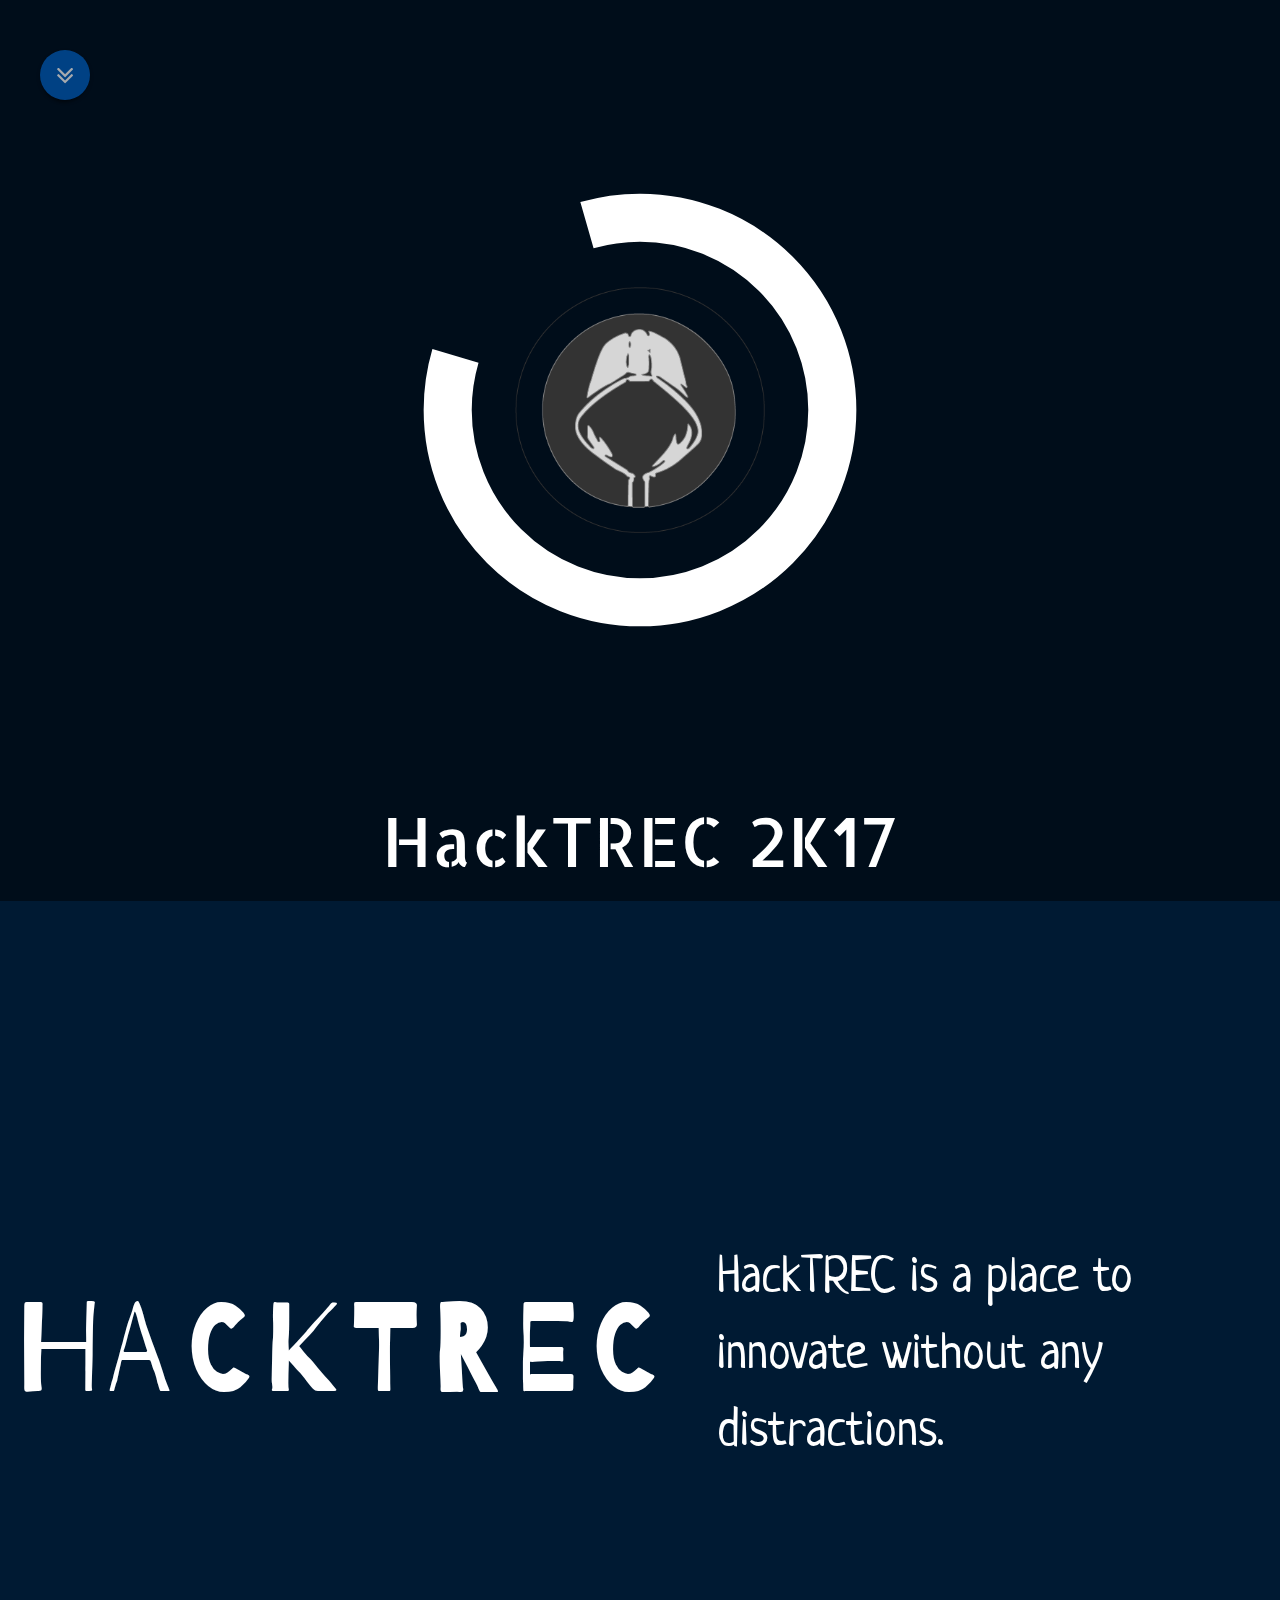
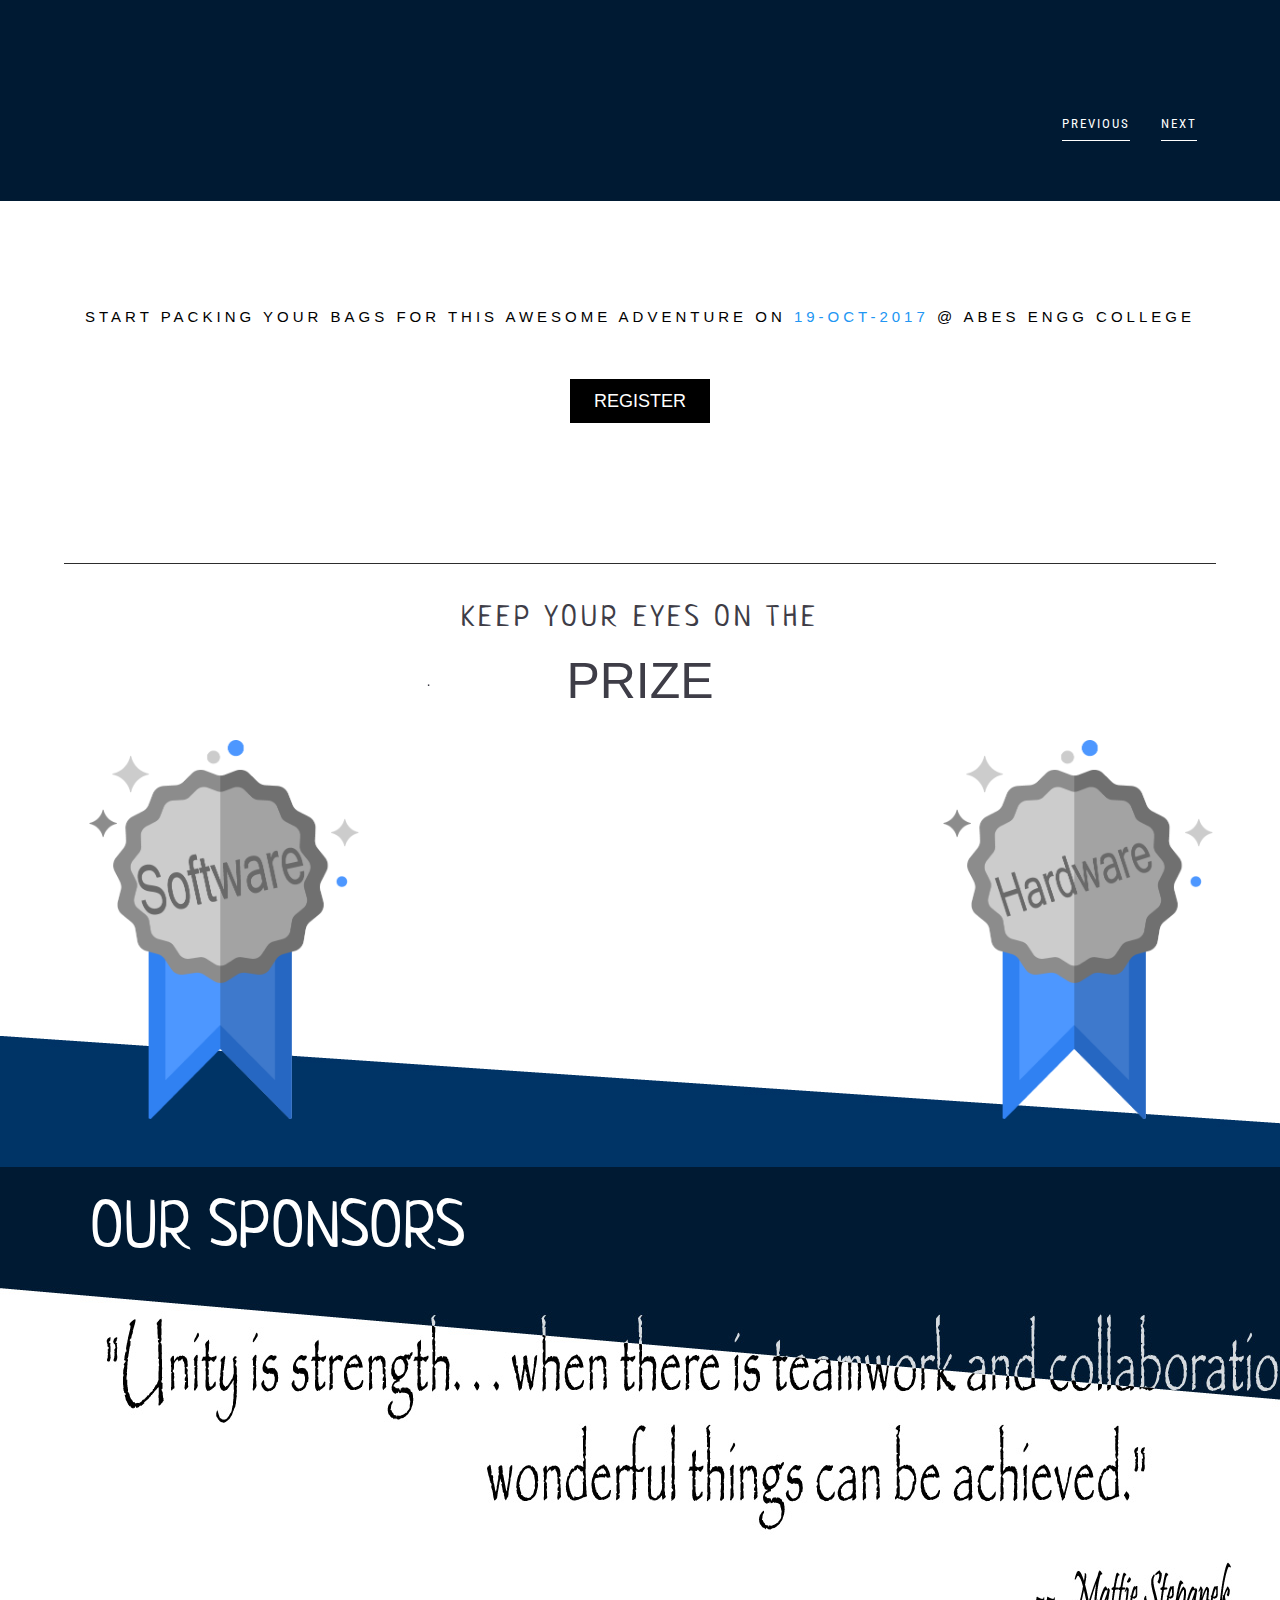
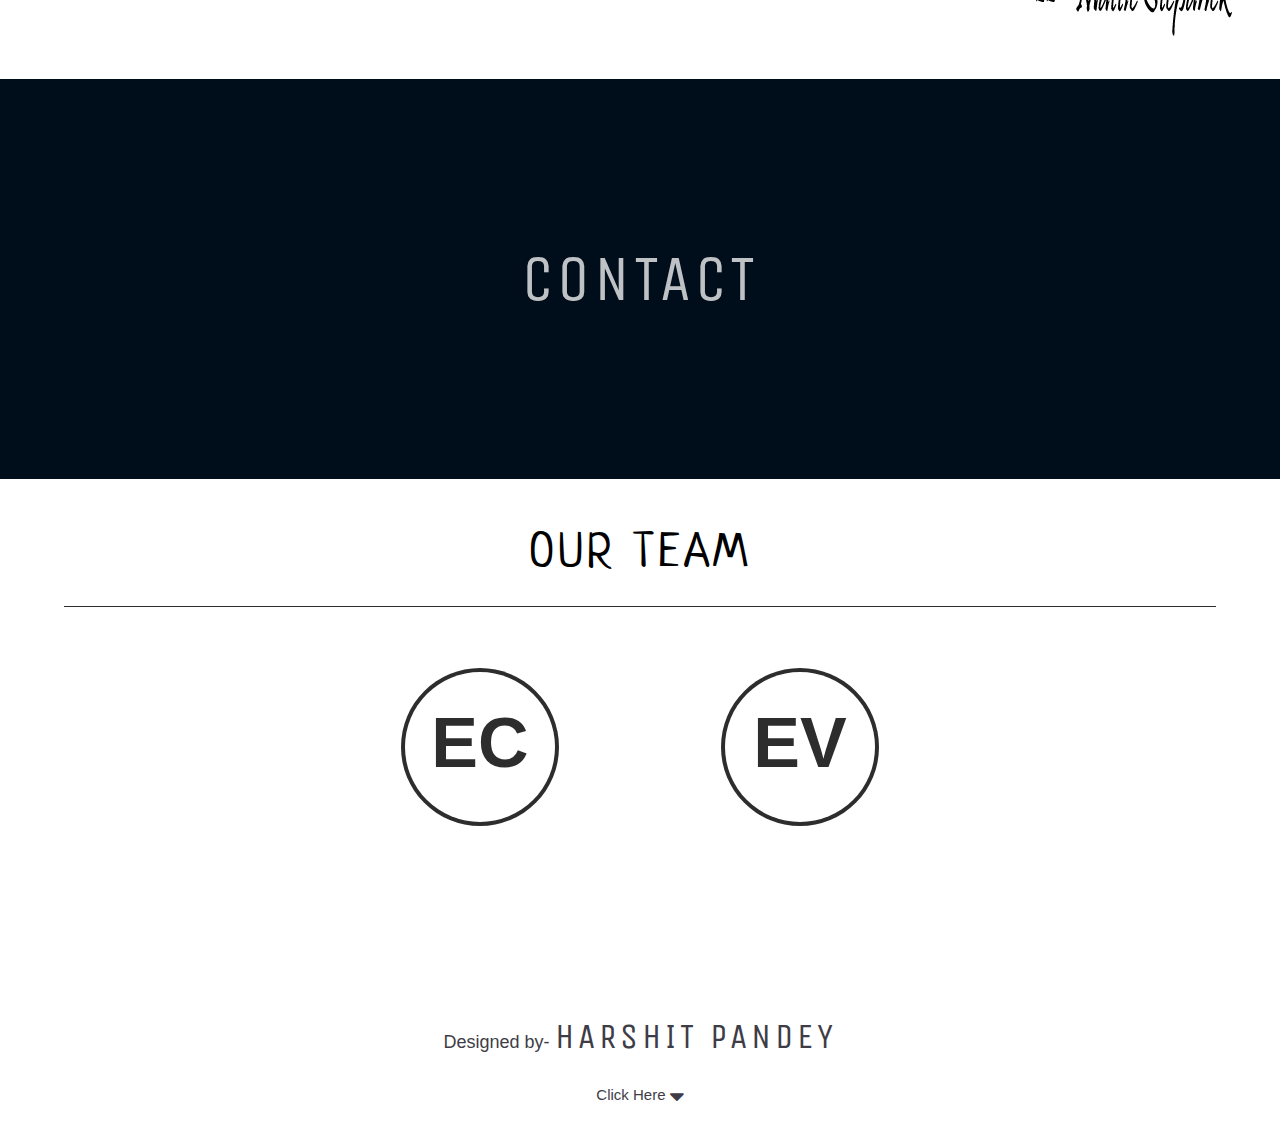
==== index.html @ 2967a6d5 "prize edit" ====
<!DOCTYPE html>
<html lang="en" class="no-js">
	<head>
		<meta charset="UTF-8" />
		<meta http-equiv="X-UA-Compatible" content="IE=edge">
		<meta name="viewport" content="width=device-width, initial-scale=1">
		<title>Hacktrec 2k17</title>
		<link rel="shortcut icon" href="img/icon.png" />
		<link rel="stylesheet" href="https://fonts.googleapis.com/css?family=Allerta+Stencil">
		<link href="https://fonts.googleapis.com/css?family=Nunito:400,700|Barrio" rel="stylesheet">
		<link href="https://fonts.googleapis.com/css?family=Roboto+Condensed|Arapey|Archivo+Black|Elsie+Swash+Caps|Playfair+Display|Anton|Rubik|Teko:600|Sacramento|Abril+Fatface|Cormorant+Garamond|Neucha|Unica+One|Old+Standard+TT" rel="stylesheet">
        <link rel="stylesheet" href="https://cdnjs.cloudflare.com/ajax/libs/font-awesome/4.7.0/css/font-awesome.min.css">
		<link rel="stylesheet" type="text/css" href="css/normalize.css" />
		<link href='https://fonts.googleapis.com/css?family=Unica One' rel='stylesheet'>
		<link rel="stylesheet" type="text/css" href="//fonts.googleapis.com/css?family=Arapey" />
        <link rel="stylesheet" href="https://cdnjs.cloudflare.com/ajax/libs/font-awesome/4.7.0/css/font-awesome.min.css">
		<link rel="stylesheet" type="text/css" href="css/demo.css" />
		<link rel="stylesheet" type="text/css" href="css/lettereffect.css" />

		<link rel="stylesheet" type="text/css" href="css/slick-theme.css" />
		<link rel="stylesheet" type="text/css" href="css/style.css" />
		<link rel="stylesheet" type="text/css" href="css/component.css" />

		<link rel="stylesheet" type="text/css" href="css/team_icons.css" />

	    <link rel="stylesheet" href="https://www.w3schools.com/w3css/4/w3.css">
        
		<link rel="stylesheet" type="text/css" href="css/component2.css" />
		<!--[if IE]>
			<script src="http://html5shiv.googlecode.com/svn/trunk/html5.js"></script>
		<![endif]-->
		<script>
			document.documentElement.className = 'js';
		</script>
		<script src="js/segment.min.js"></script>
		<script src="js/d3-ease.v0.6.js"></script>
		<script src="js/letters.js"></script><script src="js/modernizr.custom.js"></script>
		<script src="https://ajax.googleapis.com/ajax/libs/jquery/3.2.1/jquery.min.js">
        </script>
        <script >
            
		    $(document).ready(function(){
		    $("#show_dropdown").hide();
		    $("#click_dropdown").click(function(){
		        $("#show_dropdown").toggle();
				
		    });
		});
        </script>
		<style type="text/css">
            .body-1 {
			font-family: 'Nunito', monospace;
			color: #fff;
			background-color: #001a33;
			min-height: 100vh;
		    }
		    main {
			position: relative;
		    width: 100%;
     		}
            .rubik {
				font-family: 'Nunito', monospace;
				font-weight: 400;
			}

     		.neucha {
				font-family: 'Neucha', serif;
			}

     		.content {
			position: relative;
			display: grid;
			align-content: center;
			height: 100vh;
			overflow: hidden;
			min-height: 650px;
		    }
		    .content--layout {
			grid-template-columns: 100%;
			padding: 3em 0;
		    }

		   .demo-crossword {
			color: #fff;
			background-color: #001a33;
            }

            hr{
            	color: #2D2D2D;
            	border-color: #2D2D2D;
            	border-style: solid;
            }
            
            /* Common styles for the words */
			.word {
			display: flex;
			flex-direction: row;
			align-items: center;
			flex-wrap: wrap;
			margin: 0;
			cursor: default;
			-webkit-touch-callout: none;
			-webkit-user-select: none;
			-moz-user-select: none;
			-ms-user-select: none;
			user-select: none;
			-webkit-tap-highlight-color: rgba(0,0,0,0);
        	}
            
            @media screen and (max-width: 50em) {
				html, .body-1 {
					overflow-x: hidden;
					width: 100vw;
					height: 100%;
				}
				.content {
					height: auto;
					min-height: 0;
				}
				.content--layout {
					overflow: visible;
				}
			}
        
            .word--crossword {
				font-size: 14vh;
				font-family: 'Barrio', serif;
				font-weight: 400;
				text-transform: uppercase;
				color: #fff;
				line-height: 0.9;
				margin: 0;
				display: grid;
				grid-template-columns: repeat(auto-fit, 0.65em);
				
     		}
	     		.word--crossword span {
				text-align: center;	
				display: block;
			}

			.word__cross {
				pointer-events: none;
				color: #000d1a;
			}

			.word__cross span {
				opacity: 0;
			}



			.allerta {
                font-family: "Allerta Stencil", Sans-serif;
            }
            .background{
            	    background-image: url("./img/poster.jpg");
				    width: 100%;
				    max-height: 100%;
				    background-position: center;
				    background-repeat: no-repeat;
				    background-size: cover;
			 }
			 @-webkit-keyframes rotateLoader {
				to {
					-webkit-transform: rotate3d(0, 0, 1, 360deg);
					transform: rotate3d(0, 0, 1, 360deg);
				}
			}

			@keyframes rotateLoader {
				to {
					-webkit-transform: rotate3d(0, 0, 1, 360deg);
					transform: rotate3d(0, 0, 1, 360deg);
				}
			}

			/* Content */
			.content-letter-style {
				position: relative;
				display: -webkit-flex;
				display: -ms-flexbox;
				display: flex;
				-webkit-flex-wrap: wrap;
				flex-wrap: wrap;
				-webkit-justify-content: center;
				-ms-flex-pack: center;
				justify-content: center;
				-webkit-align-items: center;
				-ms-flex-align: center;
				align-items: center;
				width: 100%;
				height: 100vh;
			}

			.content--c7 {
				color: #fff;
				cursor:default; 
			}

			.slideshow,.slide {
				position: relative;
				width: 100%;
				height: 100%;
			}

			.slide {
				padding: 0 6vw;
			}

			.actions {
				position: absolute;
				right: 6vw;
				bottom: 60px;
				text-align: center;
			}

			/* Text styles */
			.title {
				margin: 0;
				font-size: 5vw;
				position: relative;
			}

			.hover-effect:hover {
				color: #000d1a;
			}

			.title--style-7 {
				font-family: 'Neucha', serif;
				font-size: 4vw;
				font-weight: 400;
			}
			.btn {
				font-size: 0.885em;
				font-weight: normal;
				display: inline-block;
				margin: 0 auto;
				padding: 0.5em 0;
				cursor: pointer;
				text-align: center;
				letter-spacing: 2px;
				text-transform: uppercase;
				pointer-events: auto;
				color: #fff;
				border: 0;
				background: none;
				font-family: 'Roboto Condensed', Avenir, sans-serif;
				-webkit-transition: opacity 0.2s;
				transition: opacity 0.2s;
			}
			.no-js .actions {
				display: none;
			}

			.js .content-letter-style {
				overflow: hidden;
			}

			

			.js .slide {
				display: -webkit-flex;
				display: -ms-flexbox;
				display: flex;
				-webkit-flex-direction: row;
				-ms-flex-direction: row;
				flex-direction: row;
				-webkit-align-items: center;
				-ms-flex-align: center;
				align-items: center;
			}

			.js .slide:not(.slide--current) {
				position: absolute;
				top: 0;
				pointer-events: none;
				opacity: 0;
			}


			.btn:focus {
				outline: none;
			}

			.btn:hover {
				opacity: 0.5;
			}

			.btn--trigger{
				margin: 0 0.5em;
				border-bottom: 1px solid;
			}

			.btn--prev {
				margin: 0 1.5em 0 0.5em;
			}
            
            .actions {
				position: absolute;
				right: 6vw;
				bottom: 60px;
				text-align: center;
			}
            
            @media screen and (max-width:60em) {
			.content {
				height: calc(100vh - 124px);
			}
		}

		.decoline {
			position: absolute;
		}
         
         .slick-img{
	  		display: block;
				max-height: 20vh;
				max-width: 10vw;
				width: auto;
  			height: auto;
			}

		 .sponsor-btn {
			border: none;
			font-family: inherit;
			font-size: inherit;
			color: inherit;
			background: none;
			cursor: pointer;
			padding: 25px 80px;
			display: inline-block;
			margin: 15px 30px;
			text-transform: uppercase;
			letter-spacing: 1px;
			font-weight: 700;
			outline: none;
			position: relative;
			-webkit-transition: all 0.3s;
			-moz-transition: all 0.3s;
			transition: all 0.3s;
		   }
		   .btn:after {
				content: '';
				position: absolute;
				z-index: -1;
				-webkit-transition: all 0.3s;
				-moz-transition: all 0.3s;
				transition: all 0.3s;
			}

			/* Pseudo elements for icons */
			.btn:before{
				font-family: 'icomoon';
				speak: none;
				font-style: normal;
				font-weight: normal;
				font-variant: normal;
				text-transform: none;
				line-height: 1;
				position: relative;
				-webkit-font-smoothing: antialiased;
			 }
			    .btn-6 {
				color: #fff;
				background: #000d1a;
				-webkit-transition: none;
				-moz-transition: none;
				transition: none;
			    }

			    .btn-6:active {
				   top: 2px;
			    }



				 .btn-6e {
				    border: 2px dashed #000d1a;
				    border-radius: 15px;
			     }

			     .btn-6e:hover {
				    background: transparent;
				    color: #000d1a;
			     }
			     .sponsor-btn span {
				  cursor: pointer;
				  display: inline-block;
				  position: relative;
				  transition: 0.5s;
				}

				.sponsor-btn span:after {
				  content: '\00bb';
				  position: absolute;
				  opacity: 0;
				  top: 0;
				  right: -20px;
				  transition: 0.5s;
				}

				.sponsor-btn:hover span {
				  padding-right: 25px;
				}

				.sponsor-btn:hover span:after {
				  opacity: 1;
				  right: 0;
				}

				.unica-one{
					 font-family: 'Unica One';
				}

				

		</style>
	</head>

	<body class="demo-1">

	       <div class="nbs unica-one " >
			  <a href="#hacktrec-info" class=" nb nbi nbsb4"><i class="fa fa-question"></i> <span class="w3-xlarge">What is hack-TREC</span></a>
			  <a href="#register" class="nb nbi nbsb3"><i class="fa fa-pencil"></i><span class="w3-xlarge">Register</span></a>
			  <a href="#sponsors" class="nb nbi nbsb2"><i class="fa fa-users"></i><span class="w3-xlarge">Sponsors</span></a>
			  <a href="#contact" class="nb nbi nbsb1"><i class="fa fa-phone"></i><span class="w3-xlarge">Contact</span></a>
			  <a class="nb nb-main"><i class="fa fa-angle-double-down"></i></a>
			</div>
		<div class="container">
			<header class="codrops-header">
				<div class="deco" style="" aria-hidden="true">o</div>
				<img class="image-1 w3-hide-small w3-hide-medium" src="./img/hacktrec.png" style="width: 20%">
				<img class="image-1 w3-hide-large w3-hide-medium" src="./img/hacktrec.png" style="width: 65%">
				<img class="image-1 w3-hide-small w3-hide-large" src="./img/hacktrec.png" style="width: 40%">
			</header>
			<h2 class="w3-center allerta w3-text-white w3-hide-medium" style="font-size: 450%;margin-top: -30px;word-spacing: 4px">HackTREC 2K17</h2>
			<h2 class="w3-center allerta w3-text-white w3-hide-large w3-hide-small" style="font-size: 450%;margin-top: -10px;word-spacing: 4px">HackTREC 2K17</h2>
		</div>
		<div id="hacktrec-info" class="w3-row body-1">
	        <div class="w3-col l6 w3-hide-small w3-hide-medium">
		        <div class=" demo-crossword ">
					<main class="w3-margin-left">
						<section class="content content--layout">
							<h2 class="word word--crossword">
								<span class="word__main" data-column="1" data-row="4">HACKTREC</span>
								<span class="word__cross" data-column="1" data-row="4">Hope</span>
								<span class="word__cross" data-column="2" data-row="1">Capable</span>
								<span class="word__cross" data-column="3" data-row="2">Decide</span>
								<span class="word__cross" data-column="4" data-row="4">keen</span>
								<span class="word__cross" data-column="5" data-row="1">worth</span>
								<span class="word__cross" data-column="6" data-row="1">aware</span>
								<span class="word__cross" data-column="7" data-row="1">Invest</span>
								<span class="word__cross" data-column="8" data-row="1">Success</span>
							</h2>
						</section>
					</main>
		    	</div>
		    </div>
		    <div class="w3-col l6 w3-hide-small w3-hide-large" style="margin-left: 25vw; margin-top: 15vh">
		        <div class=" demo-crossword ">
					<main class="w3-margin-left">
						<section class="content content--layout">
							<h2 class="word word--crossword">
								<span class="word__main" data-column="1" data-row="4">HACKTREC</span>
								<span class="word__cross" data-column="1" data-row="4">Hope</span>
								<span class="word__cross" data-column="2" data-row="1">Capable</span>
								<span class="word__cross" data-column="3" data-row="2">decide</span>
								<span class="word__cross" data-column="4" data-row="4">Keen</span>
								<span class="word__cross" data-column="5" data-row="1">worth</span>
								<span class="word__cross" data-column="6" data-row="1">aware</span>
								<span class="word__cross" data-column="7" data-row="1">Invest</span>
								<span class="word__cross" data-column="8" data-row="1">Success</span>
							</h2>
						</section>
					</main>
		    	</div>
		    </div>
		    <div class="w3-col l6" >
		    	<div class="">
			     	<section class="content-letter-style content--c7" >
					   <div class="slideshow slideshow--7" data-effect="fx7">
						 <div class="slide slide--current"><p class="title title--style-7"><span class="hover-effect">H</span><span class="hover-effect">a</span><span class="hover-effect">c</span><span class="hover-effect">k</span><span class="hover-effect">T</span><span class="hover-effect">R</span><span class="hover-effect">E</span><span class="hover-effect">C</span><span class="hover-effect"> i</span><span class="hover-effect">s</span><span class="hover-effect"> a</span><span class="hover-effect"> p</span><span class="hover-effect">l</span><span class="hover-effect">a</span><span class="hover-effect">c</span><span class="hover-effect">e</span><span class="hover-effect"> t</span><span class="hover-effect">o</span><span class="hover-effect"> i</span><span class="hover-effect">n</span><span class="hover-effect">n</span><span class="hover-effect">o</span><span class="hover-effect">v</span><span class="hover-effect">a</span><span class="hover-effect">t</span><span class="hover-effect">e</span><span class="hover-effect"> w</span><span class="hover-effect">i</span><span class="hover-effect">t</span><span class="hover-effect">h</span><span class="hover-effect">o</span><span class="hover-effect">u</span><span class="hover-effect">t</span><span class="hover-effect"> a</span><span class="hover-effect">n</span><span class="hover-effect">y</span><span class="hover-effect"> d</span><span class="hover-effect">i</span><span class="hover-effect">s</span><span class="hover-effect">t</span><span class="hover-effect">r</span><span class="hover-effect">a</span><span class="hover-effect">c</span><span class="hover-effect">t</span><span class="hover-effect">i</span><span class="hover-effect">o</span><span class="hover-effect">n</span><span class="hover-effect">s.</span></p></div>

						 <div class="slide"><h2 class="title title--style-7"><span class="hover-effect">Y</span><span class="hover-effect">o</span><span class="hover-effect">u</span><span class="hover-effect"> w</span><span class="hover-effect">i</span><span class="hover-effect">l</span><span class="hover-effect">l</span><span class="hover-effect"> h</span><span class="hover-effect">a</span><span class="hover-effect">v</span><span class="hover-effect">e</span><span class="hover-effect"> 3</span><span class="hover-effect">0</span><span class="hover-effect"> h</span><span class="hover-effect">o</span><span class="hover-effect">u</span><span class="hover-effect">r</span><span class="hover-effect">s</span><span class="hover-effect"> t</span><span class="hover-effect">o</span><span class="hover-effect"> d</span><span class="hover-effect">e</span><span class="hover-effect">l</span><span class="hover-effect">v</span><span class="hover-effect">e</span><span class="hover-effect"> i</span><span class="hover-effect">n</span><span class="hover-effect">t</span><span class="hover-effect">o</span><span class="hover-effect"> y</span><span class="hover-effect">o</span><span class="hover-effect">u</span><span class="hover-effect">r</span><span class="hover-effect"> c</span><span class="hover-effect">u</span><span class="hover-effect">r</span><span class="hover-effect">i</span><span class="hover-effect">o</span><span class="hover-effect">s</span><span class="hover-effect">i</span><span class="hover-effect">t</span><span class="hover-effect">i</span><span class="hover-effect">e</span><span class="hover-effect">s.</span></h2></div>

						 <div class="slide"><h2 class="title title--style-7"><span class="hover-effect">L</span><span class="hover-effect">e</span><span class="hover-effect">a</span><span class="hover-effect">r</span><span class="hover-effect">n</span><span class="hover-effect"> s</span><span class="hover-effect">o</span><span class="hover-effect">m</span><span class="hover-effect">e</span><span class="hover-effect">t</span><span class="hover-effect">h</span><span class="hover-effect">i</span><span class="hover-effect">n</span><span class="hover-effect">g</span><span class="hover-effect"> n</span><span class="hover-effect">e</span><span class="hover-effect">w,</span><span class="hover-effect"> a</span><span class="hover-effect">n</span><span class="hover-effect">d</span><span class="hover-effect"> m</span><span class="hover-effect">a</span><span class="hover-effect">k</span><span class="hover-effect">e</span><span class="hover-effect"> s</span><span class="hover-effect">o</span><span class="hover-effect">m</span><span class="hover-effect">e</span><span class="hover-effect">t</span><span class="hover-effect">h</span><span class="hover-effect">i</span><span class="hover-effect">n</span><span class="hover-effect">g</span><span class="hover-effect"> a</span><span class="hover-effect">w</span><span class="hover-effect">e</span><span class="hover-effect">s</span><span class="hover-effect">o</span><span class="hover-effect">m</span><span class="hover-effect">e.</span></h2></div>

						 <div class="slide"><h2 class="title title--style-7"><span class="hover-effect">M</span><span class="hover-effect">e</span><span class="hover-effect">e</span><span class="hover-effect">t</span><span class="hover-effect"> o</span><span class="hover-effect">t</span><span class="hover-effect">h</span><span class="hover-effect">e</span><span class="hover-effect">r</span><span class="hover-effect"> e</span><span class="hover-effect">n</span><span class="hover-effect">t</span><span class="hover-effect">h</span><span class="hover-effect">u</span><span class="hover-effect">s</span><span class="hover-effect">i</span><span class="hover-effect">a</span><span class="hover-effect">s</span><span class="hover-effect">t</span><span class="hover-effect">i</span><span class="hover-effect">c</span><span class="hover-effect"> h</span><span class="hover-effect">a</span><span class="hover-effect">c</span><span class="hover-effect">k</span><span class="hover-effect">e</span><span class="hover-effect">r</span><span class="hover-effect">s,</span><span class="hover-effect"> p</span><span class="hover-effect">u</span><span class="hover-effect">s</span><span class="hover-effect">h</span><span class="hover-effect"> y</span><span class="hover-effect">o</span><span class="hover-effect">u</span><span class="hover-effect">r</span><span class="hover-effect"> b</span><span class="hover-effect">o</span><span class="hover-effect">u</span><span class="hover-effect">n</span><span class="hover-effect">d</span><span class="hover-effect">a</span><span class="hover-effect">r</span><span class="hover-effect">i</span><span class="hover-effect">e</span><span class="hover-effect">s.</span> </h2></div>

						 <div class="slide"><h2 class="title title--style-7"><span class="hover-effect">R</span><span class="hover-effect">e</span><span class="hover-effect">a</span><span class="hover-effect">l</span><span class="hover-effect">i</span><span class="hover-effect">z</span><span class="hover-effect">e</span><span class="hover-effect"> t</span><span class="hover-effect">h</span><span class="hover-effect">e</span><span class="hover-effect"> p</span><span class="hover-effect">r</span><span class="hover-effect">o</span><span class="hover-effect">j</span><span class="hover-effect">e</span><span class="hover-effect">c</span><span class="hover-effect">t</span><span class="hover-effect">s</span><span class="hover-effect"> o</span><span class="hover-effect">f</span><span class="hover-effect"> y</span><span class="hover-effect">o</span><span class="hover-effect">u</span><span class="hover-effect">r</span><span class="hover-effect"> d</span><span class="hover-effect">r</span><span class="hover-effect">e</span><span class="hover-effect">a</span><span class="hover-effect">m</span><span class="hover-effect">s!</span> </h2></div>
						 <div class="slide"><h2 class="title title--style-7"><span class="hover-effect">S</span><span class="hover-effect">o,</span><span class="hover-effect"> w</span><span class="hover-effect">h</span><span class="hover-effect">a</span><span class="hover-effect">t</span><span class="hover-effect"> a</span><span class="hover-effect">r</span><span class="hover-effect">e</span><span class="hover-effect"> y</span><span class="hover-effect">o</span><span class="hover-effect">u</span><span class="hover-effect"> w</span><span class="hover-effect">a</span><span class="hover-effect">i</span><span class="hover-effect">t</span><span class="hover-effect">i</span><span class="hover-effect">n</span><span class="hover-effect">g</span><span class="hover-effect"> f</span><span class="hover-effect">o</span><span class="hover-effect">r?</span></h2></div>
					   </div>
						<nav id="register" class="actions">
							<button class="btn btn--trigger btn--prev">Previous</button>
							<button class="btn btn--trigger btn--next">Next</button>
						</nav>
					</section><!-- /content -->
		       </div>

		    </div>	
        </div>
        <!-- get the app-->
        <div >
		<div  class="w3-hide-large w3-hide-medium w3-center" style="margin-top: ; padding-top: 7%;padding-bottom: 7%;background-color: #fff ">
		   <p class="w3-wide w3-text-black">START PACKING YOUR BAGS FOR THIS AWESOME ADVENTURE ON  <span class="w3-text-blue"> 19-OCT-2017 </span> @ ABES ENGG COLLEGE</p><br><br>
		   <a href="www.google.com" class="w3-large w3-black w3-hover-light-grey w3-white w3-text-light-grey w3-wide w3-padding-large" style="text-decoration: none;margin-top: 0px;"> REGISTER  </a>
		</div>

		<div  class="w3-hide-small w3-center" style=" padding-top: 7%;padding-bottom: 5%;background-color: #fff ">
		   <p class="w3-wide w3-text-black">START PACKING YOUR BAGS FOR THIS AWESOME ADVENTURE ON  <span class="w3-text-blue"> 19-OCT-2017 </span> @ ABES ENGG COLLEGE</p><br><br>
		   <a href="www.google.com" class="w3-large w3-hover-grey w3-black w3-text-white w3-padding-large wow fadeInDown" data-wow-offset="300" style="text-decoration: none;margin-top: 0px;"> REGISTER  </a>
		</div>
        </div>
        
        <div class="sw-row" style="padding-top: 5%;padding-bottom: 25%;background-color: #fff">
          <hr style="margin-left: 5%;margin-right: 5%;">
		  <p style="text-transform: uppercase;font-size: 30px;text-align:center;letter-spacing: 4px" class="neucha">Keep Your Eyes on the</p>
		  <p style="text-transform: uppercase;font-size: 50px;text-align:center;margin-top: -2%;font-weight: 400;margin-bottom: -5% ;font-family: Avant Garde,Avantgarde,Century Gothic,CenturyGothic,AppleGothic,sans-serif;">Prize</p>
			<div id="wrapper" class="wrapper sw-coll" >
					<div class="front front-1">
						<p class="p-1"><img style="cursor: pointer;" src="img/2nd-prize.png"/></p>
					</div>
					<div class="text_onclick-1 text_onclick" >
						<p style="color: black">Hello</p>
					</div>
			</div>
			<div id="wrapper-2" class="wrapper-2 sw-coll">
			   <p>.</p>
				<!-- 	<div class="front-2">
						<p class="p-2"><img style="cursor: pointer;" src="img/1st-prize.png"/></p>
					</div>
					<div class="text_onclick-2 text_onclick" >
						<p style="color: black">Hello</p>
					</div> -->
			</div>
			<div id="wrapper-3" class="wrapper sw-coll" >
					<div class="front front-3">
						<p class="p-3"><img style="cursor: pointer;" src="img/3rd-prize.png"/></p>
					</div>
					<div class="text_onclick-3 text_onclick" >
						<p style="color: black">Hello</p>
					</div>
			</div>
			
		</div>
		<div id="sponsors" class="" style="background: url('./img/background3.jpg'); padding-top: 15%;padding-bottom:;margin-top: 0px;width: 100%">
			<div class="">
				<h2 class="w3-hide-medium w3-hide-large allerta w3-center w3-xxxlarge w3-center" style="margin-top: 25vh;">
					OUR SPONSORS
				</h2>
				<h2 class="w3-hide-small neucha w3-jumbo w3-text-white" style="position: absolute;left: 0px;margin-left: 10vh ">
					OUR SPONSORS
				</h2>
			</div>
			
		</div>
		<div class="w3-hide-small w3-hide-medium" style="background: url('./img/website5.jpg');padding-bottom: 40%;">
			
		</div>
		<div id="contact" class=" w3-display-container w3-opacity-min" style="background: url('./img/background1.jpg');min-height: 400px;background-attachment: fixed;background-position: center;background-repeat: no-repeat;background-size: cover;">
			  <div class="w3-display-middle">
			     <span class="unica-one w3-jumbo w3-text-white w3-wide">CONTACT</span>
			  </div>
		</div>
        <div style="background-color: #fff;padding-top: 2%;padding-bottom: 2%">
        	<h2 class="neucha w3-text-black w3-wide w3-xxxlarge" style="text-align: center">
					OUR TEAM
			</h2>
			 <hr style="margin-left: 5%;margin-right: 5%;">
			 <div class="w3-row icon-wrap icon-effect-5 icon-effect-5a" style="margin-left: 25vw">
				<div class="w3-container w3-col s4" >
				  <p onclick="document.getElementById('id01').style.display='block'" ><i class="icon allerta fa fa-Ec">Event Coordiantor</i></p>

				  <div id="id01" class="w3-modal">
				    <div class="w3-modal-content w3-card-4">
				      <header class="w3-container"> 
				        <span onclick="document.getElementById('id01').style.display='none'" 
				        class="w3-button w3-display-topright">&times;</span>
				      </header>
				      <div class="w3-container">
				        <p>Abhishek Vats:</p>
				        <p>Nanidni Tayal:</p>
				        <p>Anuranjan Bose:</p>
				        <p>Harshit Pandey:</p>
				      </div>
				    </div>
				  </div>
				</div>

				<div class="w3-container w3-col s4" >
				  <p onclick="document.getElementById('id02').style.display='block'" ><i class="icon allerta fa fa-Ev">Event Volunteers</i></p>

				  <div id="id02" class="w3-modal">
				    <div class="w3-modal-content w3-card-4">
				      <header class="w3-container"> 
				        <span onclick="document.getElementById('id02').style.display='none'" 
				        class="w3-button w3-display-topright">&times;</span>
				      </header>
				      <div class="w3-container">
				        <p>Name 1:</p>
				        <p>Name 2:</p>
				        <p>Name 3:</p>
				        <p>Name 4:</p>
				      </div>
				    </div>
				  </div>
				</div>
				</div>
		 
        </div>
		<!-- Container (Contact Section) -->
		<div style="background-color: #fff;width: 100%;">
			<div class=" w3-content w3-container "  id="contact" >
			  <h2 class="w3-center w3-large" style="margin-top: 10%">Designed by- <span class="w3-wide w3-xxlarge unica-one">HARSHIT PANDEY</span></h2>
		     <p class="w3-center" style="cursor: pointer;" id="click_dropdown">Click Here <i class="fa fa-sort-down" style="font-size:24px "></i></p>
			<div id="show_dropdown">  
				  <p class="w3-center"><em>I'd love your feedback!</em></p>
				  <div class="w3-row w3-padding-32 w3-section">
				    <div class="w3-col m3 w3-container">
				      <img src="./img/harshit_logo.png" style="width: 100%;margin-top: 12%">
				    </div>
				    <div class="w3-col m9 w3-panel">
				      <div class="w3-large w3-margin-bottom">
				        <i class="fa fa-envelope fa-fw w3-hover-text-black w3-xlarge w3-margin-right"></i> Email: harshitpandey678@gmail.com<br>
				      </div>
				      <p>Swing by for a cup of <i class="fa fa-coffee"></i>, or leave me a note:</p>
				      <form action="/action_page.php" target="_blank">
				        <div class="w3-row-padding" style="margin:0 -16px 8px -16px">
				          <div class="w3-half">
				            <input class="w3-input w3-border" type="text" placeholder="Name" required name="Name">
				          </div>
				          <div class="w3-half">
				            <input class="w3-input w3-border" type="text" placeholder="Email" required name="Email">
				          </div>
				        </div>
				        <input class="w3-input w3-border" type="text" placeholder="Message" required name="Message">
				        <button class="w3-button w3-right w3-section" type="submit" style="background-color: #3f3f3f;color: #fff">
				          <i class="fa fa-paper-plane"></i> SEND MESSAGE
				        </button>
				      </form>
				    </div>
				  </div>
			  </div>
			</div>
        </div> 
		<!--<div class="">
			<img src="./img/poster.jpg" class="w3-hide-small w3-hide-medium" style="width: 100%">
			<img src="./img/poster.jpg" class="w3-hide-large " style="width: 150%">
		</div>
		<div class="w3-row background" style="padding-bottom: 30%;padding-top: 19%"> 
			<div class="w3-col l6">
				.
			</div>
			<div class="w3-col l6">
				<a class="w3-right center w3-xlarge w3-round-large w3-padding-large" style="background-color: #A9A9A9;margin-right: 25%;" href="www.google.com">REGISTER</a>
			</div>
		</div>-->
		<!-- /container -->
        <script>
		// Get the modal
		var modal = document.getElementById('id01');
		var modal1 = document.getElementById('id02');

		// When the user clicks anywhere outside of the modal, close it
		window.onclick = function(event) {
		    if (event.target == modal) {
		        modal.style.display = "none";
		    }
		    if (event.target == modal1) {
		        modal1.style.display = "none";
		    }
		}
		</script>
		<script>
		(function() {
			var decoLetter = new Letters(document.querySelector('.deco'), {	
				size: 1000,
				weight: 5,
				color: 'white',
				//color: '#63646B',
				duration: 2,
				fade:0,
				easing: d3_ease.easeExpOut.ease
			});
			decoLetter.hideInstantly();
			setTimeout(function() {
				decoLetter.show();
			}, 200);
		})();
		</script>


		<script src="js/charming.min.js"></script>
		<script src="js/anime.min.js"></script>
		<script src="js/demo.js"></script>
		<script src="js/demo7.js"></script>
		<script src="js/mo.min.js"></script>
		<script src="js/demo-1.js"></script>
		<script src="js/textfx.js"></script>
		<script src="js/sponsor_classie.js"></script>
		<script src="js/sponsor_dynamics.min.js"></script>
		<script src="js/sponsor_main.js"></script>
		<script src="https://ajax.googleapis.com/ajax/libs/jquery/1.9.1/jquery.min.js"></script>
		<script src="js/appshowcase.js"></script>
		<script>
			$(function() {
				Showcase.init();
			});
		</script>
		<script>
			(function() {
				document.documentElement.className = 'js';
				var slideshow = new CircleSlideshow(document.getElementById('sponsor_slideshow'));
			})();
		</script>
		<script>
		(function() {
			
			
			// Slide obj: each Slideshow´s slide will contain the HTML element and the instance of TextFx.
			var Slide = function(el) {
					this.el = el;
					this.txt = new TextFx(this.el.querySelector('.title'));
				},
				// The Slideshow obj.
				Slideshow = function(el) {
					this.el = el;
					this.current = 0;
					this.slides = [];
					var self = this;
					[].slice.call(this.el.querySelectorAll('.slide')).forEach(function(slide) {
						self.slides.push(new Slide(slide));
					});
					this.slidesTotal = this.slides.length;
					this.effect = this.el.getAttribute('data-effect');
				};

			Slideshow.prototype._navigate = function(direction) {
				if( this.isAnimating ) {
					return false;
				}
				this.isAnimating = true;

				var self = this, currentSlide = this.slides[this.current];

				this.current = direction === 'next' ? (this.current < this.slidesTotal - 1 ? this.current + 1 : 0) : (this.current = this.current > 0 ? this.current - 1 : this.slidesTotal - 1);
				var nextSlide = this.slides[this.current];

				var checkEndCnt = 0, checkEnd = function() {
					++checkEndCnt;
					if( checkEndCnt === 2 ) {
						currentSlide.el.classList.remove('slide--current');
						nextSlide.el.classList.add('slide--current');
						self.isAnimating = false;
					}
				};
				
				// Call the TextFx hide method and pass the effect string defined in the data-effect attribute of the Slideshow element.
				currentSlide.txt.hide(this.effect, function() {
					currentSlide.el.style.opacity = 0;
					checkEnd();
				});
				// First hide the next slide´s TextFx text.
				nextSlide.txt.hide();
				nextSlide.el.style.opacity = 1;
				// And now call the TextFx show method.
				nextSlide.txt.show(this.effect, function() {
					checkEnd();
				});
			};

			Slideshow.prototype.next = function() { this._navigate('next'); };

			Slideshow.prototype.prev = function() { this._navigate('prev');	};



			[].slice.call(document.querySelectorAll('.content-letter-style')).forEach(function(el, pos) {
				var slideshow = new Slideshow(el.querySelector('.slideshow'));
				el.querySelector('.actions').firstElementChild.addEventListener('click', function() { slideshow.prev(); });
				el.querySelector('.actions').lastElementChild.addEventListener('click', function() { slideshow.next(); });

				if( pos === 0 || pos === 2 || pos === 6 || pos === 11 || pos === 13 || pos === 14 ) {
					var decoColor = getDecoColor(pos);
					new LineMaker({
						parent: {element: el, position: 'prepend'},
						lines: pos % 2 === 0 ? [
								{top: 0, left: '6%', width: 1, height: '100vh', color: decoColor},
								{top: 0, left: '26%', width: 1, height: '100vh', color: decoColor},
								{top: 0, left: '46%', width: 1, height: '100vh', color: decoColor},
								{top: 0, left: '66%', width: 1, height: '100vh', color: decoColor},
								{top: 0, left: '86%', width: 1, height: '100vh', color: decoColor}
							] : [
								{top: '20%', left: 0, width: '100vw', height: 1, color: decoColor},
								{top: '40%', left: 0, width: '100vw', height: 1, color: decoColor},
								{top: '60%', left: 0, width: '100vw', height: 1, color: decoColor},
								{top: '80%', left: 0, width: '100vw', height: 1, color: decoColor}
							]
					});
				}
			});
			
			
			var duration = 500, epsilon = (1000 / 60 / duration) / 4, easing1 = bezier(0.1, 1, 0.9, 1, epsilon);
			anime.easings['myCustomEasing'] = function(t){ return easing1(t); };

			document.querySelector('.btn--modal-trigger').addEventListener('click', openCredits);
			modalCloseCtrl.addEventListener('click', closeCredits);

			var paterEl = document.querySelector('.pater'),
				pater = new TextFx(paterEl.querySelector('.pater__title')),
				fxPater = {
					in: {
						duration: 400,
						delay: function(el, index) { return 50+index*20; },
						easing: 'easeOutExpo',
						opacity: 1,
						translateY: ['50%','0%']
					},
					out: {
						duration: 400,
						delay: function(el, index) { 
							return index*20; 
						},
						easing: 'easeOutExpo',
						opacity: 0,
						translateY: '-50%'
					}
				};
			
			paterEl.addEventListener('mouseenter', function() {
				pater.hide();
				setTimeout(function() {
					pater.show(fxPater);	
				},60);
			});
			paterEl.addEventListener('mouseleave', function() {
				pater.show();
			});
		})();
	  </script>
	</body>
</html>
---- css/demo.css ----
@font-face {
	font-family: 'codropsicons';
	font-weight: normal;
	font-style: normal;
	src: url('../fonts/codropsicons/codropsicons.eot');
	src: url('../fonts/codropsicons/codropsicons.eot?#iefix') format('embedded-opentype'), url('../fonts/codropsicons/codropsicons.woff') format('woff'), url('../fonts/codropsicons/codropsicons.ttf') format('truetype'), url('../fonts/codropsicons/codropsicons.svg#codropsicons') format('svg');
}

@font-face {
	font-family: 'knarfart';
	font-weight: normal;
	font-style: normal;
	src: url('../fonts/knarfart/knarfart-webfont.eot');
	src: url('../fonts/knarfart/knarfart-webfont.eot?#iefix') format('embedded-opentype'), url('../fonts/knarfart/knarfart-webfont.woff2') format('woff2'), url('../fonts/knarfart/knarfart-webfont.woff') format('woff'), url('../fonts/knarfart/knarfart-webfont.ttf') format('truetype'), url('../fonts/knarfart/knarfart-webfont.svg#knarfart') format('svg');
}

@font-face {
	font-family: 'morse_coderegular';
	font-weight: normal;
	font-style: normal;
	src: url('../fonts/morse/m0rse-webfont.eot');
	src: url('../fonts/morse/m0rse-webfont.eot?#iefix') format('embedded-opentype'), url('../fonts/morse/m0rse-webfont.woff2') format('woff2'), url('../fonts/morse/m0rse-webfont.woff') format('woff'), url('../fonts/morse/m0rse-webfont.ttf') format('truetype'), url('../fonts/morse/m0rse-webfont.svg#morse_coderegular') format('svg');
}

*,
*::after,
*::before {
	-webkit-box-sizing: border-box;
	box-sizing: border-box;
}

body {
	font-family: 'Avenir Next', Avenir, 'Helvetica Neue', Helvetica, Arial, sans-serif;
	counter-reset: gridcounter;
	color: #3e3d47;
	background: #000d1a;
	-webkit-font-smoothing: antialiased;
	-moz-osx-font-smoothing: grayscale;
}

a {
	text-decoration: none;
	color: #aaa;
	outline: none;
}

a:hover,
a:focus {
	color: #fff;
	outline: none;
}

.hidden {
	position: absolute;
	left: -100vw;
	width: 0;
	height: 0;
}

.container {
	position: relative;
	overflow: hidden;
}

.codrops-header {
	position: relative;
	display: -webkit-flex;
	display: -ms-flexbox;
	display: flex;
	-webkit-flex-direction: column;
	-ms-flex-direction: column;
	flex-direction: column;
	-webkit-justify-content: center;
	-ms-flex-pack: center;
	justify-content: center;
	-webkit-align-items: center;
	-ms-flex-align: center;
	align-items: center;
	overflow: hidden;
	padding: 3.5em 1em 1em;
	text-align: center;
	text-align: center;
}

.demo-1 .codrops-header {
	height: calc(100vh - 80px);
	padding: 2em 1em 2em;
}

.deco {
	font-family: 'knarfart', cursive;
	font-size: 90vw;
	line-height: 110vh;
	position: absolute;
	z-index: -1;
	top: 0;
	left: 0;
	display: -webkit-flex;
	display: -ms-flexbox;
	display: flex;
	-webkit-justify-content: center;
	-ms-flex-pack: center;
	justify-content: center;
	-webkit-align-items: center;
	-ms-flex-align: center;
	align-items: center;
	overflow: hidden;
	width: 100%;
	height: 100%;
	pointer-events: none;
	background: #000d1a;
}

.codrops-header h1 {
	font-size: 2.35em;
	font-weight: 400;
	line-height: 1;
	margin: 0;
	padding: 0.85em 0 0;
	letter-spacing: 0.5em;
	word-spacing: -0.3em;
	text-transform: uppercase;
	color: #e65454;
}

.demo-1 .codrops-header h1 {
	font-size: 3.35em;
}

.codrops-header p {
	font-weight: 500;
	margin: 2em 0 0;
}

.info {
	color: #e65454;
}


/* Top Navigation Style */

.codrops-links {
	line-height: 1;
	position: relative;
	display: inline-block;
	text-align: center;
	white-space: nowrap;
}

.codrops-links::after,
.codrops-demos a:not(:last-child)::after {
	content: '';
	position: absolute;
	top: 0;
	left: 50%;
	width: 1px;
	height: 100%;
	background: rgba(255, 255, 255, 0.1);
	-webkit-transform: rotate3d(0, 0, 1, 22.5deg);
	transform: rotate3d(0, 0, 1, 22.5deg);
}

.codrops-icon {
	display: inline-block;
	width: 1.5em;
	margin: 0.15em 0.5em;
	text-decoration: none;
}

.codrops-icon span {
	display: none;
}

.codrops-icon::before {
	font-family: 'codropsicons';
	font-weight: normal;
	font-style: normal;
	font-variant: normal;
	line-height: 1;
	margin: 0 5px;
	text-transform: none;
	speak: none;
	-webkit-font-smoothing: antialiased;
}

.codrops-icon--drop::before {
	content: '\e001';
	color: #1b5baf;
}

.codrops-icon--prev::before {
	content: '\e004';
}


/* Demo links */

.codrops-demos {
	font-size: 0.95em;
	font-weight: bold;
	line-height: 1;
	margin: 2em 0 0 0;
}

.codrops-demos a {
	position: relative;
	display: inline-block;
	padding: 0 0.5em;
	pointer-events: auto;
}

.codrops-demos a:not(:last-child)::after {
	left: calc(100% + 0.5em);
}

.codrops-demos a:not(:last-child) {
	margin: 0 1em 0.1em 0;
}

.codrops-demos a.current-demo {
	color: #504f55;
}


/* List */

.list {
	margin: 0;
	padding: 0;
	list-style: none;
}

.list__item {
	position: relative;
	z-index: 1;
	overflow: hidden;
	display: -webkit-flex;
	display: -ms-flexbox;
	display: flex;
	-webkit-flex-direction: column;
	-ms-flex-direction: column;
	flex-direction: column;
	-webkit-justify-content: center;
	-ms-flex-pack: center;
	justify-content: center;
	-webkit-align-items: center;
	-ms-flex-align: center;
	align-items: center;
	max-width: calc(100vw - 40px);
	height: calc(100vh - 40px);
	min-height: 460px;
	margin: 20px;
	padding: 100px 0;
	text-align: center;
}

.list__gap {
	min-height: 0;
	height: auto;
	text-align: center;
	font-weight: bold;
	padding: 1em 0;
}

.list__item--burst .list__text div svg {
	/* fox for mo.js */
	left: 0;
}

.list__text {
	position: relative;
	display: -webkit-flex;
	display: -ms-flexbox;
	display: flex;
	-webkit-justify-content: center;
	-ms-flex-pack: center;
	justify-content: center;
	-webkit-align-items: center;
	-ms-flex-align: center;
	align-items: center;
	max-width: 90%;
	pointer-events: none;
}

.list__item p {
	font-size: 1.5em;
	font-weight: bold;
	color: #777;
}

.control__button {
	-webkit-flex: none;
	-ms-flex: none;
	flex: none;
	width: 2em;
	height: 2em;
	margin: 3em 0 0;
	z-index: 100;
	padding: 0;
	border: 0;
	background: none;
	-webkit-transition: opacity 0.3s;
	transition: opacity 0.3s;
	-webkit-tap-highlight-color: rgba(0,0,0,0);
}

.control__button--active {
	pointer-events: none;
	opacity: 0;
}

.js .control__button:focus,
.js .control__button:active {
	outline: none;
}

.control__vector {
	width: 100%;
	height: 100%;
	fill: rgba(0, 0, 0, 0.12);
}


/* Background colors */

.color-1 {
	background: #91a7d0;
}

.color-2 {
	background: #f6cac9;
}

.color-3 {
	background: #3d3d40;
}

.color-4 {
	background: #615e5f;
}

.color-5 {
	background: #3f51b5;
}

.color-6 {
	background: #403f6f;
}

.color-7 {
	background: #bec6d5;
}

.color-8 {
	background: #ffef67;
}

.color-9 {
	background: #f0eee9;
}

.color-10 {
	background: #e890bb;
}

.color-11 {
	background: #23222a;
}

.color-12 {
	background: #8788c5;
}


/* Grid */

.grid {
	display: -webkit-flex;
	display: -ms-flexbox;
	display: flex;
	-webkit-flex-wrap: wrap;
	-ms-flex-wrap: wrap;
	flex-wrap: wrap;
	-webkit-justify-content: center;
	-ms-flex-pack: center;
	justify-content: center;
	-webkit-align-items: center;
	-ms-flex-align: center;
	align-items: center;
	max-width: 1300px;
	margin: 3em auto 0;
	padding: 1em;
	list-style: none;
}

.grid__item {
	position: relative;
	-webkit-flex: 1 1 280px;
	-ms-flex: 1 1 280px;
	flex: 1 1 280px;
	width: 25%;
	padding: 1.25em;
	-webkit-tap-highlight-color: rgba(0,0,0,0);
}

.grid__item::before {
	content: '';
	position: absolute;
	top: 0%;
	left: 50%;
	width: 10px;
	height: 100%;
	background: #1e1d23;
	-webkit-transform: rotate3d(0, 0, 1, 40deg);
	transform: rotate3d(0, 0, 1, 40deg);
}

.grid__inner {
	position: relative;
	padding: 1em;
	cursor: pointer;
	background: #23222a;
}

.grid__inner::before {
	content: attr(data-morse);
	font-family: 'morse_coderegular', sans-serif;
	font-size: 13em;
	font-weight: normal;
	line-height: 0.7;
	position: absolute;
	top: 0;
	left: 60px;
	padding: 0 0.15em 0 0;
	color: #1e1d23;
}

.grid__inner::after {
	content: attr(data-phonetic);
	font-family: 'Lucida Sans Typewriter', 'Lucida Console', monaco, 'Bitstream Vera Sans Mono', monospace;
	font-size: 1.15em;
	font-weight: normal;
	position: absolute;
	right: 1em;
	bottom: 0;
	color: #1e1d23;
	-webkit-transform: rotate3d(0, 0, 1, 90deg);
	transform: rotate3d(0, 0, 1, 90deg);
	-webkit-transform-origin: 100% 50%;
	transform-origin: 100% 50%;
}

.grid__text {
	font-weight: bold;
	line-height: 40px;
	position: relative;
	display: block;
	width: 40px;
	height: 40px;
	text-align: center;
	vertical-align: middle;
	color: #e65454;
	border-radius: 50%;
	background: #1e1d23;
}

.grid__heading {
	font-family: 'knarfart', sans-serif;
	font-size: 8em;
	line-height: 200px;
	position: relative;
	z-index: 10;
	display: -webkit-flex;
	display: -ms-flexbox;
	display: flex;
	-webkit-justify-content: center;
	-ms-flex-pack: center;
	justify-content: center;
	-webkit-align-items: center;
	-ms-flex-align: center;
	align-items: center;
	width: 100%;
	margin: 0.5em 0;
	letter-spacing: -0.15em;
}

.grid__heading .letter {
	margin: 0 0.05em;
}


/* Related demos */

.content--related {
	display: -webkit-flex;
	display: -ms-flexbox;
	display: flex;
	-webkit-flex-wrap: wrap;
	-ms-flex-wrap: wrap;
	flex-wrap: wrap;
	-webkit-justify-content: center;
	-ms-flex-pack: center;
	justify-content: center;
	-webkit-align-content: center;
	-ms-flex-line-pack: center;
	align-content: center;
	-webkit-align-items: center;
	-ms-flex-align: center;
	align-items: center;
	padding: 10em 1em 6em;
	text-align: center;
}

.demo-1 .content--related {
	max-width: calc(100vw - 40px);
	height: calc(100vh - 40px);
	min-height: 460px;
	margin: 20px;
	padding: 3em 1em;
	background: #23222a;
}

.content--related p {
	width: 100%;
}

.media-item {
	display: inline-block;
	padding: 1em;
	vertical-align: top;
	-webkit-transition: color 0.3s;
	transition: color 0.3s;
}

.media-item__img {
	max-width: 100%;
	opacity: 0.3;
	-webkit-transition: opacity 0.3s;
	transition: opacity 0.3s;
}

.media-item:hover .media-item__img,
.media-item:focus .media-item__img {
	opacity: 1;
}

.media-item__title {
	font-size: 1em;
	margin: 0;
	padding: 0.5em;
}

@media screen and (max-width: 50em) {
	.demo-1 .codrops-header {
		background: none;
	}
	.demo-1 .codrops-header h1 {
		font-size: 8vw;
	}
	.grid__item {
		width: 100%;
	}
}

@media screen and (max-width: 40em) {
	.codrops-header h1 {
		font-size: 1.85em;
	}
}
---- css/lettereffect.css ----
.letter-effect {
	
	-webkit-flex-direction: row;
	-ms-flex-direction: row;
	flex-direction: row;
	-webkit-align-items: center;
	-ms-flex-align: center;
	align-items: center;
	-webkit-flex-wrap: wrap;
	-ms-flex-wrap: wrap;
	flex-wrap: wrap
}
---- css/style.css ----
a {
  text-decoration: none;
}
.nbs {
  z-index: 1000;
  position: fixed;
  top: 50px;
  left: 40px;
  height: 50px;
  width: 50px;
  opacity: 0.7;
}
.nbs:hover {
  height: 250px;
  opacity: 1;
}
.nb span {

  position: absolute;
  top: 5px;
  left: 47px;
  width: auto;
  color: #2D2D2D;
  padding: 2px 2px;
  font-size: 12px;
  white-space: nowrap;
  opacity: 0;
  transition: all 0.2s linear;
  -webkit-transition: all 0.2s linear;
  -moz-transition: all 0.2s linear;
  -ms-transition: all 0.2s linear;
}

.nbi span {
  left: 40px;
  top: 2px;
}
.nb {
  display: block;
  position: absolute;
  border: none;
  border-radius: 50%;
  box-sizing: content-box;
  cursor: pointer;
  outline: none;
  padding: 0;
  box-shadow: 0 0 2px rgba(0,0,0,.14),0 2px 4px rgba(0,0,0,.28);
  background-color: #0059b3;
  color: #EEE;
  pointer-events: auto;
  text-align: center;
}
.nb:hover {
  color: #FFF;
}
.nb:hover span {
  display: inline;
  opacity: 1;
  color: #a1d0ff;
  line-height: 1.0em;
  padding-top: 5px;
}
.nb-main {

  height: 42px;
  width: 50px;
  font-size: 1.9em;
  padding-top: 8px;
  line-height: 1.4em;
  top: 0px;
}
.nbi {
  height: 38px;
  width: 40px;
  padding-top: 3px;
  font-size: 1.3em;
  line-height: 1.6em;
  margin-left: 4px;
  bottom: 4px;
  transition: all 0.2s linear;
  -webkit-transition: all 0.2s linear;
  -moz-transition: all 0.2s linear;
  -ms-transition: all 0.2s linear;
}
.nbi i {
  margin-top: 10px;
}
.nbsb0 {
  top: 4px;
  background-color: #1998B3;
}
.nbsb1 {
  top: 8px;
  background-color: #000d1a;
}
.nbsb2 {
  top: 8px;
  background-color: #001a33;
}
.nbsb3 {
  top: 8px;
  background-color: #00264d;
}
.nbsb4 {
  top: 8px;
  background-color: #003366;
}
.nbs:hover .nbsb0 {
  top: 300px;
}
.nbs:hover .nbsb1 {
  top: 240px;
}
.nbs:hover .nbsb2 {
  top: 180px;
}
.nbs:hover .nbsb3 {
  top: 120px;
}
.nbs:hover .nbsb4 {
  top: 60px;
}
---- css/component.css ----
.deco {
	pointer-events: none;
}

.background{
	background-color: transparent;
	background-size: cover;
}

.deco--title {
	position: absolute;
	top: 0px;
	right: 60px;
	left: 50px;
	height: 100vh;
	background-size: 100%;
}

.sponsor_slideshow {
	position: relative;
	width: 100vw;
}

.sponsor_slide {
	display: -webkit-flex;
	display: flex;
	-webkit-flex-direction: column-reverse;
	flex-direction: column-reverse;
	-webkit-align-items: center;
	align-items: center;
	width: 100vw;
    margin-top: 10%;
	text-align: center;
}

.js .sponsor_slide {
	position: absolute;
	z-index: 1000;
	top: 0;
	left: 0;
	visibility: hidden;
	pointer-events: none;
}

.sponsor_slide.sponsor_slide--current {
	position: relative;
	visibility: visible;
}

.deco--circle {
	position: block;
	margin-left: auto;
	margin-right: auto;
	margin-top: 2vw;
	border-radius: 50%;
	background: #fff;
}

.deco--circle-left {
	right: calc(100% - 140px);
}

.deco--circle-right {
	left: calc(100% - 140px);
}

.deco--circle,
.sponsor_slide__inner {
	width: 350px;
	height: 350px;
}

.sponsor_slide__item {
	position: relative;
	width: 100%;
}

.no-js .sponsor_slide {
	display: none;
}

.sponsor_slide__inner {
	position: relative;
	display: -webkit-flex;
	display: flex;
	-webkit-flex-direction: column;
	flex-direction: column;
	-webkit-justify-content: center;
	justify-content: center;
	-webkit-align-items: center;
	align-items: center;
	margin: 0 auto;
	padding: 20px;
	pointer-events: auto;
}

.deco--expander {
	position: absolute;
	top: 50%;
	left: 50%;
	margin: -225px 0 0 -225px;
	border-radius: 50%;
	background: #ADADAD;
}

.sponsor_slide__title {
	position: relative;
	text-indent: 4px;
	letter-spacing: 4px;
	text-transform: uppercase;
	color: #b2b2b4;
}

.sponsor_slide__title--preview {
	font-size: 1.05em;
	margin: 2em 0 0 0;
	padding: 0;
	opacity: 0;
	text-align: center;
}

.sponsor_slide__title--main {
	font-size: 2.5em;
	line-height: 1;
	margin: 0 0 0.25em;
	color: #464653;
}

.sponsor_slide--current .sponsor_slide__title--preview {
	opacity: 1;
}

.sponsor_slide--open .sponsor_slide__title--main {
	opacity: 1;
}

.sponsor_slide__price {
	font-weight: bold;
	display: inline-block;
	color: #464653;
}

.sponsor_slide__price--large {
	font-size: 1.3em;
	vertical-align: middle;
}

.sponsor_slide__img {
	position: relative;
	display: block;
	margin: 0 auto;
}

.sponsor_slide__img--small {
	max-height: 70%;
}

.sponsor_slide__img--large {
	height: 50vh;
	max-height: 400px;
	margin: 0 auto 1em;
}

.action {
	font-size: 1.5em;
	line-height: 54px;
	width: 50px;
	height: 50px;
	margin: 0;
	padding: 0;
	text-align: center;
	border: none;
	background: none;
}

.action:focus {
	outline: none;
}

.action--open {
	position: absolute;
	right: 0;
	bottom: 0;
	margin: 0 40px 40px 0;
	color: #fff;
	border-radius: 50%;
	background: #6cd84e;
	-webkit-transition: -webkit-transform 0.1s, background 0.1s, opacity 0.1s;
	transition: transform 0.1s, background 0.1s, opacity 0.1s;
	-webkit-transition-delay: 0.1s;
	transition-delay: 0.1s;
}

.action--open:focus,
.action--open:hover {
	background: #464653;
	-webkit-transform: scale3d(1.0865, 1.0865, 1);
	transform: scale3d(1.0865, 1.0865, 1);
}

.sponsor_slide--open .action--open {
	opacity: 0;
	-webkit-transition-delay: 0s;
	transition-delay: 0s;
	-webkit-transform: scale3d(0.3, 0.3, 1);
	transform: scale3d(0.3, 0.3, 1);
}

.action--close {
	position: fixed;
	z-index: 1001;
	top: 10px;
	right: 15px;
	color: #6cd84e;
	-webkit-transition: -webkit-transform 0.1s, opacity 0.1s, color 0.1s;
	transition: transform 0.1s, opacity 0.1s, color 0.1s;
}

.action--close:focus,
.action--close:hover {
	color: #464653;
}

.sponsor_slide--open ~ .action--close {
	opacity: 1;
	-webkit-transform: scale3d(1, 1, 1);
	transform: scale3d(1, 1, 1);
	-webkit-transition-delay: 0.5s, 0.5s, 0s;
	transition-delay: 0.5s, 0.5s, 0s;
}

.action--close,
.sponsor_slide--close ~ .action--close {
	opacity: 0;
	-webkit-transform: scale3d(0.3, 0.3, 1);
	transform: scale3d(0.3, 0.3, 1);
	-webkit-transition-delay: 0s;
	transition-delay: 0s;
}

.js .sponsor_slide__content {
	position: fixed;
	top: 0;
	left: 0;
	width: 100vw;
	height: 100vh;
	pointer-events: none;
	opacity: 0;
}

.js .sponsor_slide--open .sponsor_slide__content {
	pointer-events: auto;
	opacity: 1;
}

.sponsor_slide__content-scroller {
	display: -webkit-flex;
	display: flex;
	-webkit-flex-direction: column;
	flex-direction: column;
	-webkit-justify-content: center;
	justify-content: center;
	-webkit-align-items: center;
	align-items: center;
	padding: 2em;
	position: relative;
}

.js .sponsor_slide__content-scroller {
	position: fixed;
	min-height: 100vh;
	width: 100vw;
}

.sponsor_slide__description {
	font-size: 1em;
	font-weight: bold;
	margin: 0.25em auto 3em;
	text-indent: 4px;
	letter-spacing: 4px;
	text-transform: uppercase;
	color: #acacb3;
}

.button {
	font-weight: bold;
	margin: 0 1em;
	padding: 0.5em 1em;
	color: #fff;
	border: none;
	border-radius: 2px;
	background: black;
	text-decoration: none;
}

.button:focus,
.button:hover {
	outline: none;
	background: #464653;
}

.navbutton {
	position: absolute;
	z-index: 1;
	top: 50%;
	left: 50%;
	width: 100px;
	height: 30px;
	margin: 0;
	margin: -50px 0 0 0;
	padding: 0;
	border: none;
	background: none;
	stroke: #fff;
	cursor: pointer;
}

.navbutton__line {
	-webkit-transition: stroke 0.2s;
	transition: stroke 0.2s;
}

.navbutton:focus {
	outline: none;
}

.navbutton:hover .navbutton__line {
	stroke: #fff;
}

.navbutton--next {
	-webkit-transform: translate3d(220px,-125px,0);
	transform: translate3d(220px,-125px,0);
}

.navbutton--prev {
	-webkit-transform: translate3d(-100%, 0, 0) translate3d(-220px,137px,0);
	transform: translate3d(-100%, 0, 0) translate3d(-220px,137px,0);
} /* +12 of difference */

/* Helper classes */

.lockscroll {
	position: fixed;
	overflow-y: scroll;
	height: 100vh;
}

.noscroll {
	overflow: hidden;
	height: 100vh;
	position: fixed;
}

.noscroll .deco--expander {
	display: none;
}

.scrollable {
	overflow: hidden;
	overflow-y: scroll;
	-webkit-overflow-scrolling: touch;
	background: #fff;
}

.scrollable .sponsor_slide__content-scroller {
	position: relative;
}

@media screen and (max-width: 50em) {
	.deco--title {
		right: -50px;
		left: -50px;
	}
	.deco--circle,
	.sponsor_slide__inner {
		width: 260px;
		height: 260px;
	}
	.deco--expander {
		margin: -130px 0 0 -130px;
	}
	.deco--circle-left {
		right: calc(100% - 50px);
	}
	.deco--circle-right {
		left: calc(100% - 50px);
	}
	.sponsor_slideshow {
		margin-top: 15%;
	}
	.action--open {
		margin: 0 12px 12px 0;
	}
	.sponsor_slide__content-scroller {
		-webkit-justify-content: flex-start;
		justify-content: flex-start;
	}
	.sponsor_slide__img--large {
		margin: 0 auto 2em;
	}
	.sponsor_slide__title--preview,
	.sponsor_slide__title--main {
		font-size: 0.85em;
	}
	.sponsor_slide__description {
		font-size: 0.5em;
	}
	.navbutton--next {
		-webkit-transform: translate3d(75px,-90px,0) scale3d(0.5,0.5,1);
		transform: translate3d(75px,-90px,0) scale3d(0.5,0.5,1);
	}
	.navbutton--prev {
		-webkit-transform: translate3d(-100%, 0, 0) translate3d(-75px,115px,0) scale3d(0.5,0.5,1);
		transform: translate3d(-100%, 0, 0) translate3d(-75px,115px,0) scale3d(0.5,0.5,1);
	}
}
---- css/team_icons.css ----
.icon-wrap {
	text-align: center;
	margin: 0 auto;
	padding: 1em 0 2em;
}

.icon-effect-5 .icon {
	box-shadow: 0 0 0 4px #2D2D2D;
	overflow: hidden;
	-webkit-transition: background 0.3s, color 0.3s, box-shadow 0.3s;
	-moz-transition: background 0.3s, color 0.3s, box-shadow 0.3s;
	transition: background 0.3s, color 0.3s, box-shadow 0.3s;
}

.icon-effect-5 .icon:after {
	
}

.icon-effect-5 .icon:hover {
	background: #2D2D2D;
	color: #a8a8a8;
	box-shadow: 0 0 0 3px #a8a8a8;
}

.icon-effect-5a .icon:hover:before {
	-webkit-animation: toRightFromLeft 0.3s forwards;
	-moz-animation: toRightFromLeft 0.3s forwards;
	animation: toRightFromLeft 0.3s forwards;
}

@-webkit-keyframes toRightFromLeft {
	49% {
		-webkit-transform: translate(100%);
	}
	50% {
		opacity: 0;
		-webkit-transform: translate(-100%);
	}
	51% {
		opacity: 1;
	}
}
@-moz-keyframes toRightFromLeft {
	49% {
		-moz-transform: translate(100%);
	}
	50% {
		opacity: 0;
		-moz-transform: translate(-100%);
	}
	51% {
		opacity: 1;
	}
}
@keyframes toRightFromLeft {
	49% {
		transform: translate(100%);
	}
	50% {
		opacity: 0;
		transform: translate(-100%);
	}
	51% {
		opacity: 1;
	}
}


.icon {
	display: inline-block;
	font-size: 0px;
	cursor: pointer;
	margin: 15px 30px;
	width: 150px;
	height: 150px;
	border-radius: 50%;
	text-align: center;
	position: relative;
	z-index: 1;
	color: #2D2D2D;
}

.icon:after {
	pointer-events: none;
	position: absolute;
	width: 100%;
	height: 100%;
	border-radius: 50%;
	content: '';
	-webkit-box-sizing: content-box; 
	-moz-box-sizing: content-box; 
	box-sizing: content-box;
}

.icon:before {
	speak: none;
	font-size: 70px;
	line-height: 142px;
	font-style: normal;
	font-weight: normal;
	font-variant: normal;
	text-transform: none;
	display: block;
	-webkit-font-smoothing: antialiased;
}
.fa-Ec:before {
    font-family: Arial; /* your font family here! */
    font-weight: bold;
    content: 'EC';
}
.fa-Ev:before {
    font-family: Arial; /* your font family here! */
    font-weight: bold;
    content: 'EV';
}
---- css/component2.css ----
a{
	text-decoration: none;
}

.sw-row:after ,.sw-row:before {
	display:table;
	clear: both;
}

.sw-coll{
	float:left;
	width: 100%;
	position: relative;
	width: 33.33%;
}
.wrapper, .wrapper-2 {
	width: 100%;
	position: relative;
	-webkit-perspective: 1000px;
	-moz-perspective: 1000px;
	perspective: 1000px;
	-webkit-perspective-origin: 50% 25%;
	-moz-perspective-origin: 50% 25%;
	perspective-origin: 50% 25%;
}

.front, .front-2 {
	width: 288px;
	height: 611px;
	margin: 0 auto;
	position: relative;
	-webkit-transition: all 0.3s ease;
	-moz-transition: all 0.3s ease;
	transition: all 0.3s ease;
	-webkit-transform-style: preserve-3d;
	-moz-transform-style: preserve-3d;
	transform-style: preserve-3d;
}

.front p ,.front-2 p {
	height: 440px;
	width: 249px;
	display: inline-block;
	margin: 85px 0 0 20px;
}

.front p img,.front-2 p img  {
	display: block;
	width: 30vh;
}

.text_onclick {
	position: absolute;
	width: 620px;
	left: 50%;
	margin-left: -310px;
	height: 100%;
	z-index: 1000;
	top: 0;
	opacity: 0;
	pointer-events: none;
	-webkit-transform-style: preserve-3d;
	-moz-transform-style: preserve-3d;
	transform-style: preserve-3d;
	-webkit-transition: all 0.3s ease;
	-moz-transition: all 0.3s ease;
	transition: all 0.3s ease;
	-webkit-transform: translateZ(-350px);
	-moz-transform: translateZ(-350px);
	transform: translateZ(-350px);
}

.text_onclick p {
	display: block;
	position: relative;
	float: left;
    margin-left: 40%;
	cursor: pointer;
}

.text_onclick p img {
	display: block;
	width: 100%;
}

.text_onclick p span {
	position: absolute;
	height: 100%;
	width: 100%;
	left: 0;
	top: 0;
	text-transform: uppercase;
	padding: 3em 1em 0;
	z-index: 100;
	color: #ddd;
	background: rgba(0,0,0,0.4);
	font-weight: 700;
	opacity: 0;
	-webkit-transform: translateY(-5px);
	-moz-transform: translateY(-5px);
	transform: translateY(-5px);
	-webkit-transition: all 0.2s ease;
	-moz-transition: all 0.2s ease;
	transition: all 0.2s ease;
}

.text_onclick p:hover span {
	opacity: 1;
	-webkit-transform: translateY(0);
	-moz-transform: translateY(0);
	transform: translateY(0);
}

.wrapper.text_onclickview .front, .wrapper-2.text_onclickview .front-2 {
	-webkit-transform: translateZ(-350px);
	-moz-transform: translateZ(-350px);
	transform: translateZ(-350px);
	opacity: .6;
}

.wrapper.text_onclickview .text_onclick, .wrapper-2.text_onclickview .text_onclick {
	-webkit-transform: translateZ(0px);
	-moz-transform: translateZ(0px);
	transform: translateZ(0px);
	opacity: 1;
	pointer-events: auto;
}

@media screen and (max-width: 63.875em) {
	.wrapper, .wrapper-2 { 
		font-size: 60%; 
		width: 100%; 
		padding: 0 20px;
	}

	.front, .front-2 {
		margin: 0;
		width: 100%;
	}
}

@media screen and (max-width: 39.8125em) {
	.text_onclick {
		width: 90%;
		left: 5%;
		margin-left: 0;
		padding-top: 150px;
	}

	.text_onclick a {
		width: 22%;
	}
}

@media (min-width: 601px)
{
.sw-coll{
	width: 33.33%;
}	
}

@media (min-width: 993px)
{
.sw-coll{
	width: 33.33%;
}	
}
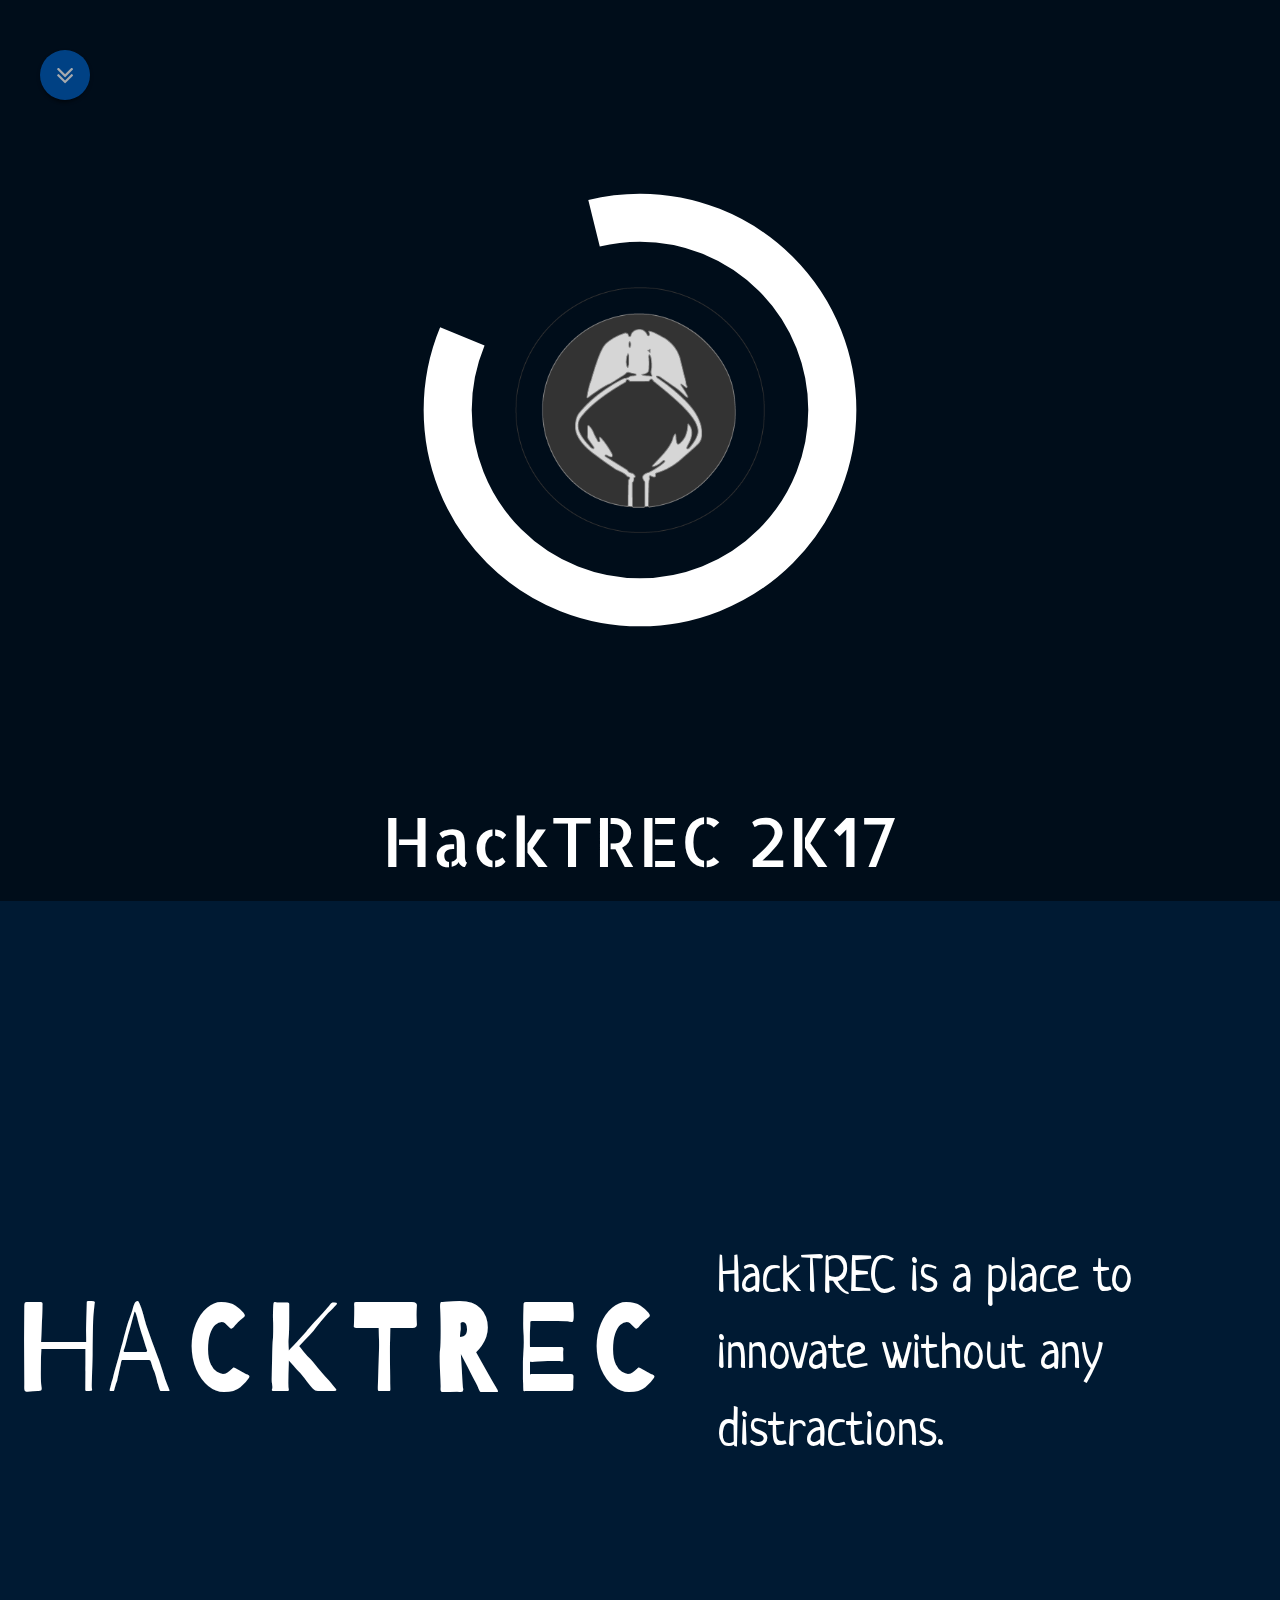
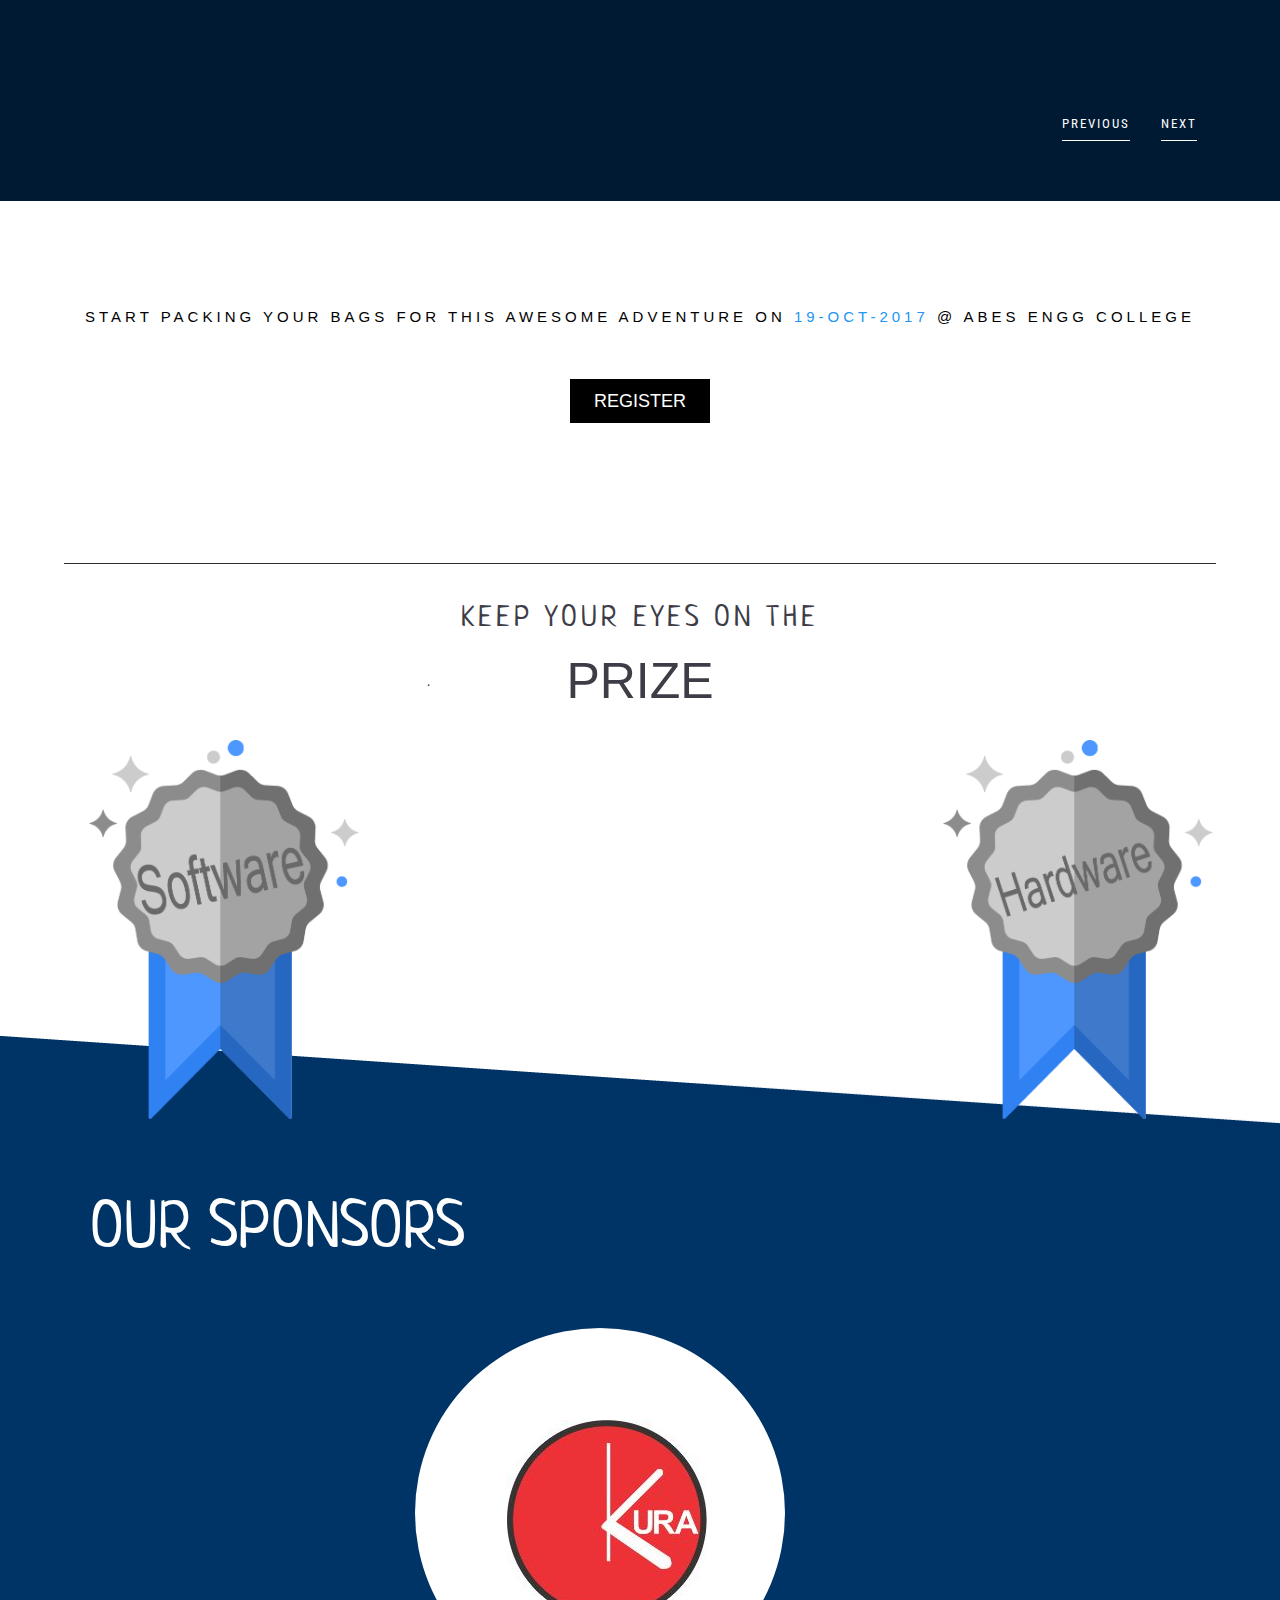
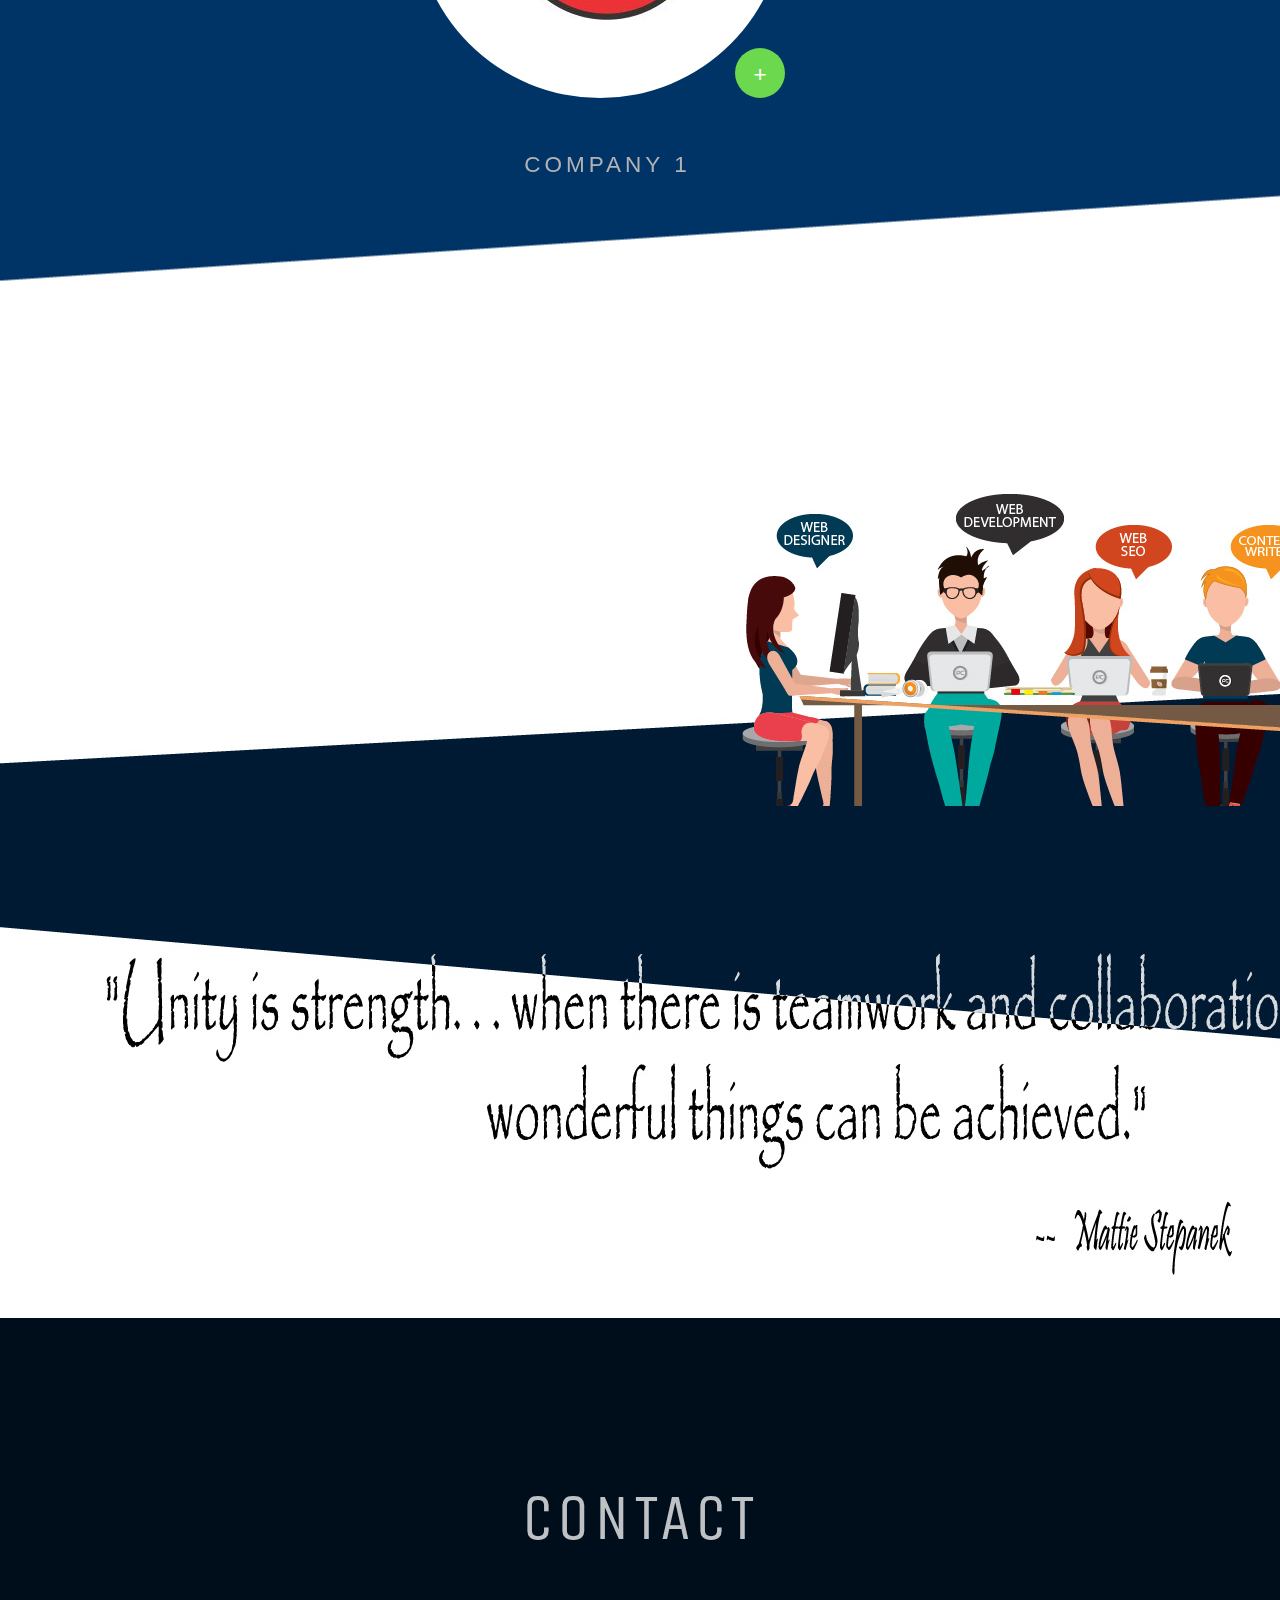
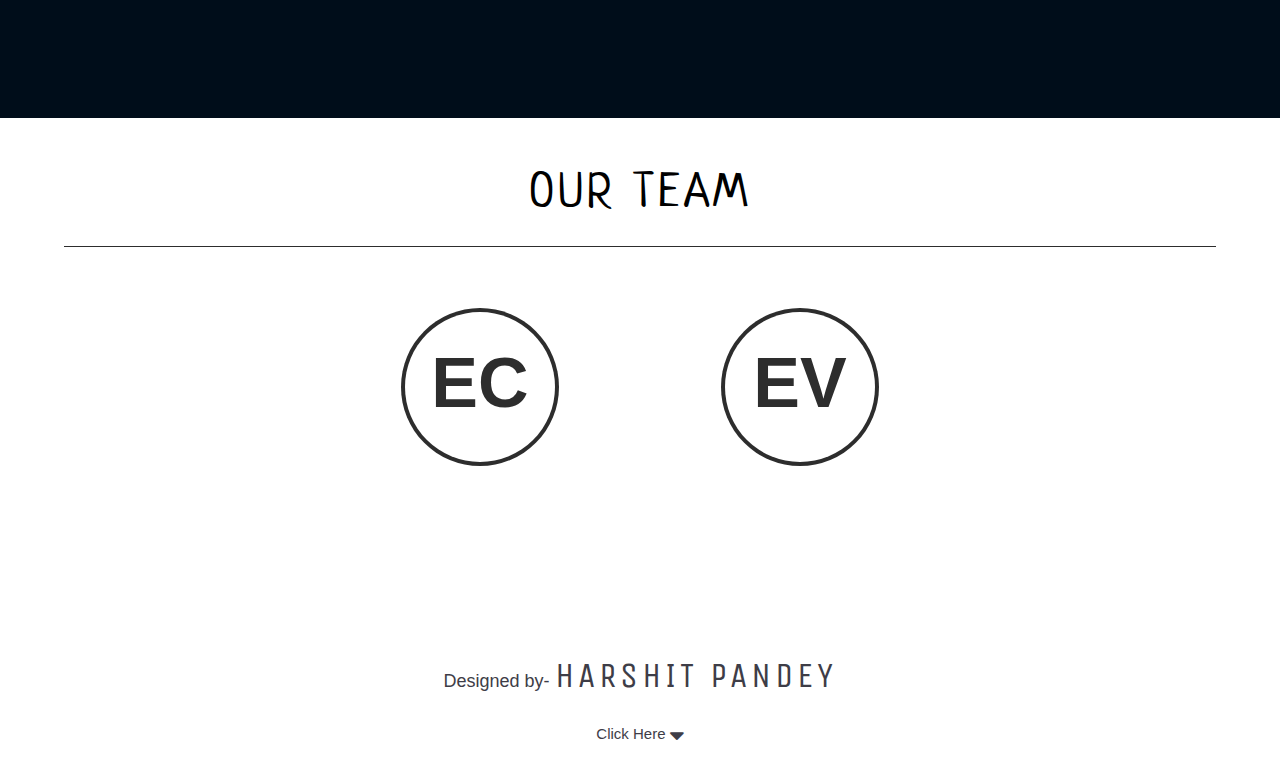
==== commit bed2b314: "website3.jpg" ====
--- a/index.html
+++ b/index.html
@@ -544,15 +544,52 @@
 			</div>
 			
 		</div>
-		<div id="sponsors" class="" style="background: url('./img/background3.jpg'); padding-top: 15%;padding-bottom:;margin-top: 0px;width: 100%">
+		<div id="sponsors" class="" style="background: url('./img/background3.jpg'); padding-top: 15%;padding-bottom: 8%;margin-top: 0px;width: 100%">
 			<div class="">
 				<h2 class="w3-hide-medium w3-hide-large allerta w3-center w3-xxxlarge w3-center" style="margin-top: 25vh;">
 					OUR SPONSORS
 				</h2>
-				<h2 class="w3-hide-small neucha w3-jumbo w3-text-white" style="position: absolute;left: 0px;margin-left: 10vh ">
+				<h2 class="w3-hide-small neucha w3-jumbo w3-text-white" style="position: absolute;left: 0px;margin-left: 10vh;">
 					OUR SPONSORS
 				</h2>
 			</div>
+			<div >
+			<div style="position: relative;overflow: hidden;width: 100%;">
+				<div class="deco deco--title"></div>
+				<div id="sponsor_slideshow" class="sponsor_slideshow">
+					<div class="sponsor_slide">
+						<h2 class="sponsor_slide__title sponsor_slide__title--preview">Company 1</h2>
+						<div class="sponsor_slide__item">
+							<div class="sponsor_slide__inner">
+								<img class="sponsor_slide__img sponsor_slide__img--small" src="img/sponsor.jpg" alt="Some image" />
+								<button class="action action--open" aria-label="View details">+</button>
+							</div>
+						</div>
+						<div class="sponsor_slide__content">
+							<div class="sponsor_slide__content-scroller">
+								<img class="sponsor_slide__img sponsor_slide__img--large" src="img/sponsor.jpg" alt="Some image" />
+								<div class="sponsor_slide__details">
+									<h2 class="sponsor_slide__title sponsor_slide__title--main">Company 1</h2>
+									<p class="sponsor_slide__description">Content</p>
+									<p class="sponsor_slide__description">Content</p>
+									<p class="sponsor_slide__description">Content</p>
+									<p class="sponsor_slide__description">Content</p>
+									<p class="sponsor_slide__description">Content</p>
+									<div>
+										<span class="sponsor_slide__price sponsor_slide__price--large"></span>
+										<a href="http://www.google.com" class="button button--buy">Company</a>
+									</div>
+								</div><!-- /slide__details -->
+							</div><!-- slide__content-scroller -->
+						</div><!-- slide__content -->
+					</div>
+					<button class="action action--close" aria-label="Close">x</i></button>
+				</div>
+			</div><!-- /container -->
+			</div>
+
+		</div>
+		<div style="background: url('./img/website3.jpg');width: 100%;padding-bottom: 40%; ">
 			
 		</div>
 		<div class="w3-hide-small w3-hide-medium" style="background: url('./img/website5.jpg');padding-bottom: 40%;">
--- a/css/component.css
+++ b/css/component.css
@@ -29,7 +29,7 @@
 	-webkit-align-items: center;
 	align-items: center;
 	width: 100vw;
-    margin-top: 10%;
+    margin-top: 8%;
 	text-align: center;
 }
 
@@ -66,8 +66,8 @@
 
 .deco--circle,
 .sponsor_slide__inner {
-	width: 350px;
-	height: 350px;
+	width: 370px;
+	height: 370px;
 }
 
 .sponsor_slide__item {
@@ -100,20 +100,19 @@
 	left: 50%;
 	margin: -225px 0 0 -225px;
 	border-radius: 50%;
-	background: #ADADAD;
+	background: #fff;
 }
 
 .sponsor_slide__title {
 	position: relative;
-	text-indent: 4px;
+	text-indent: -65px;
 	letter-spacing: 4px;
 	text-transform: uppercase;
 	color: #b2b2b4;
 }
 
 .sponsor_slide__title--preview {
-	font-size: 1.05em;
-	margin: 2em 0 0 0;
+	font-size: 1.5em;
 	padding: 0;
 	opacity: 0;
 	text-align: center;
@@ -148,7 +147,8 @@
 .sponsor_slide__img {
 	position: relative;
 	display: block;
-	margin: 0 auto;
+	margin-left: -20%;
+	margin-bottom: 20%;
 }
 
 .sponsor_slide__img--small {
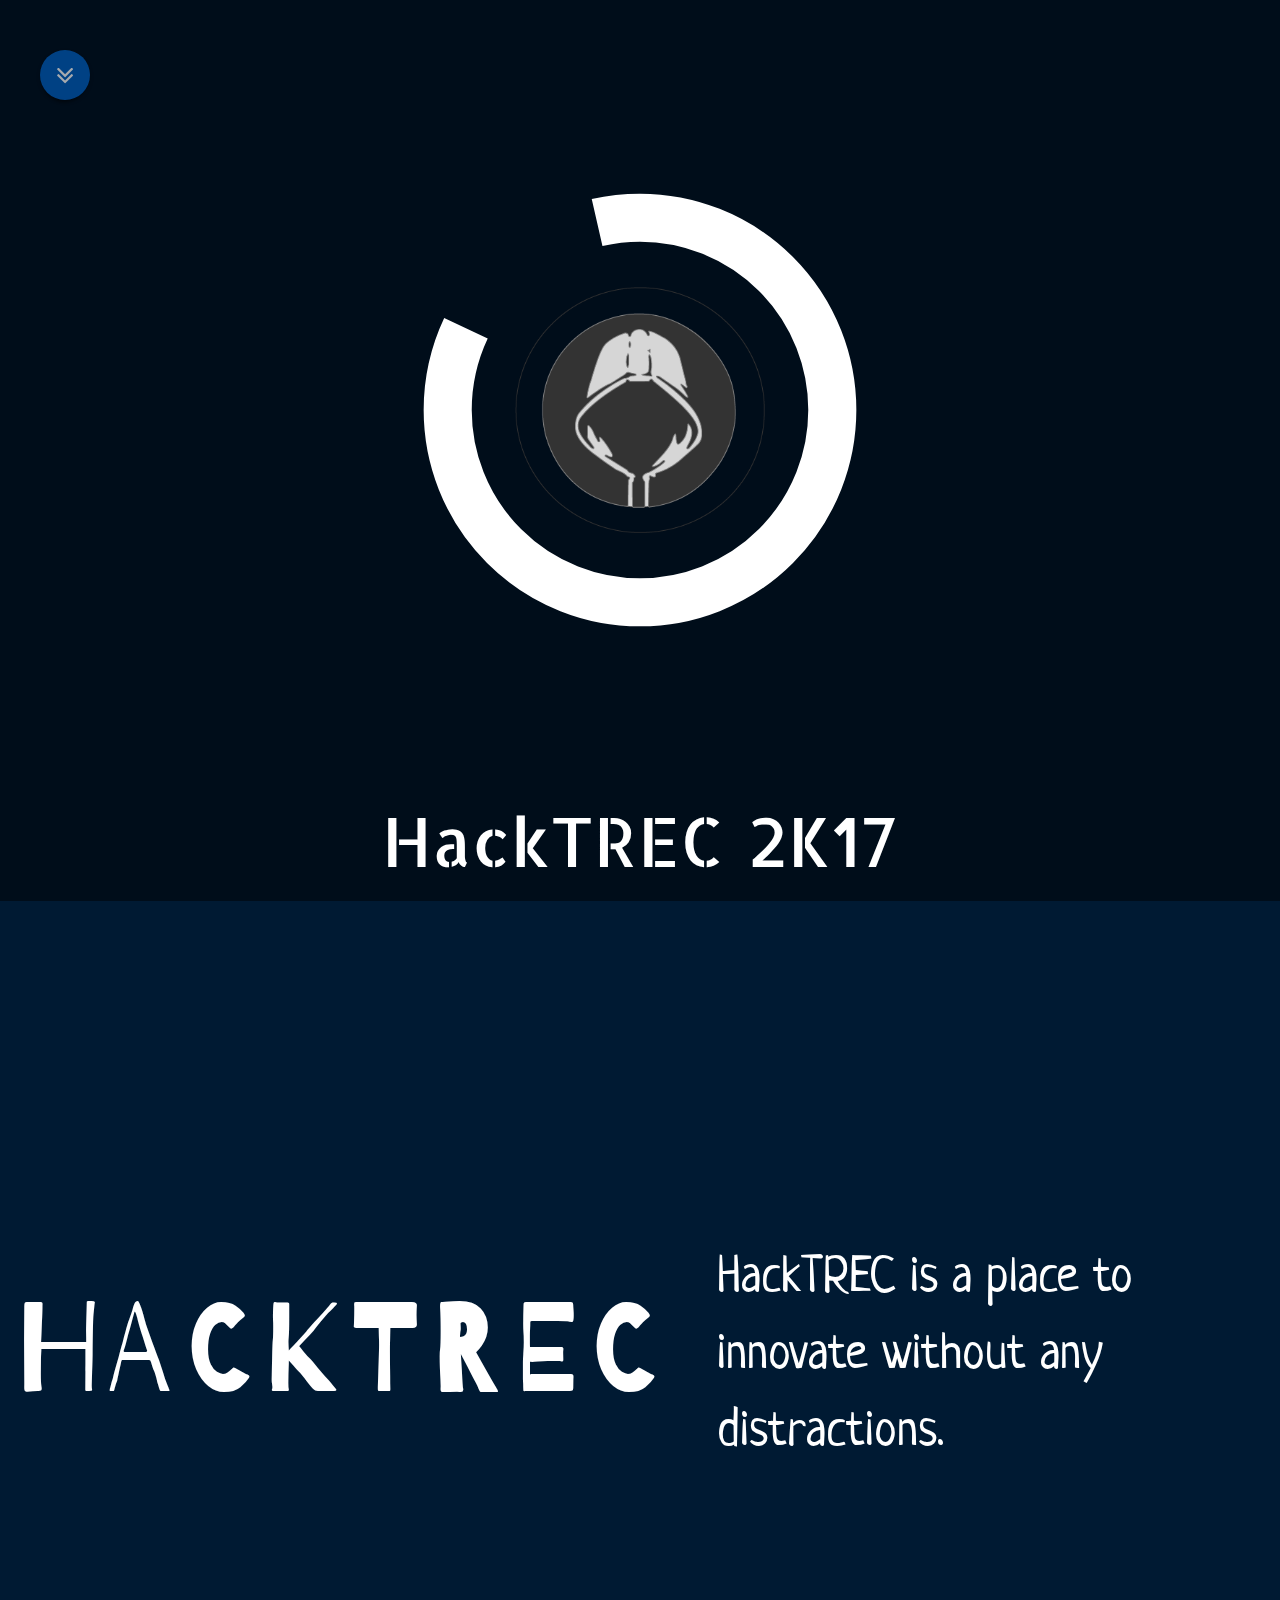
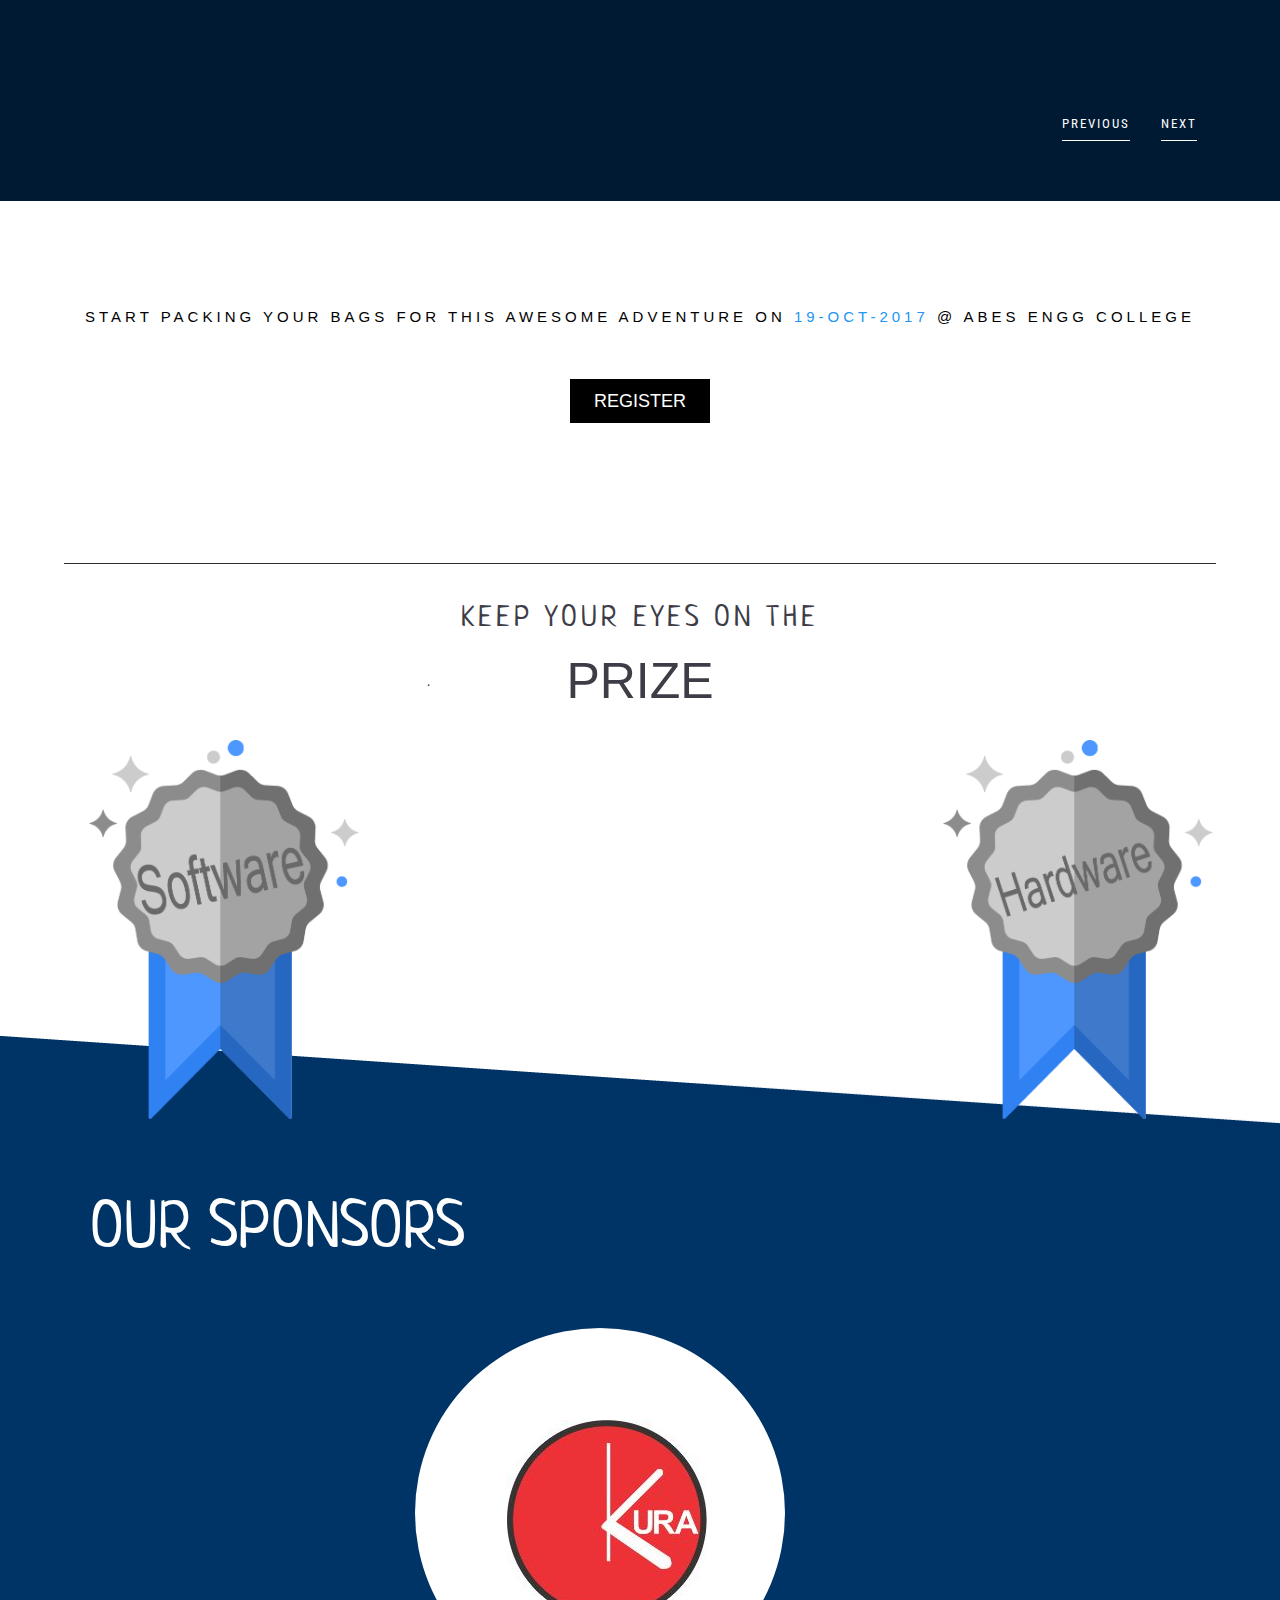
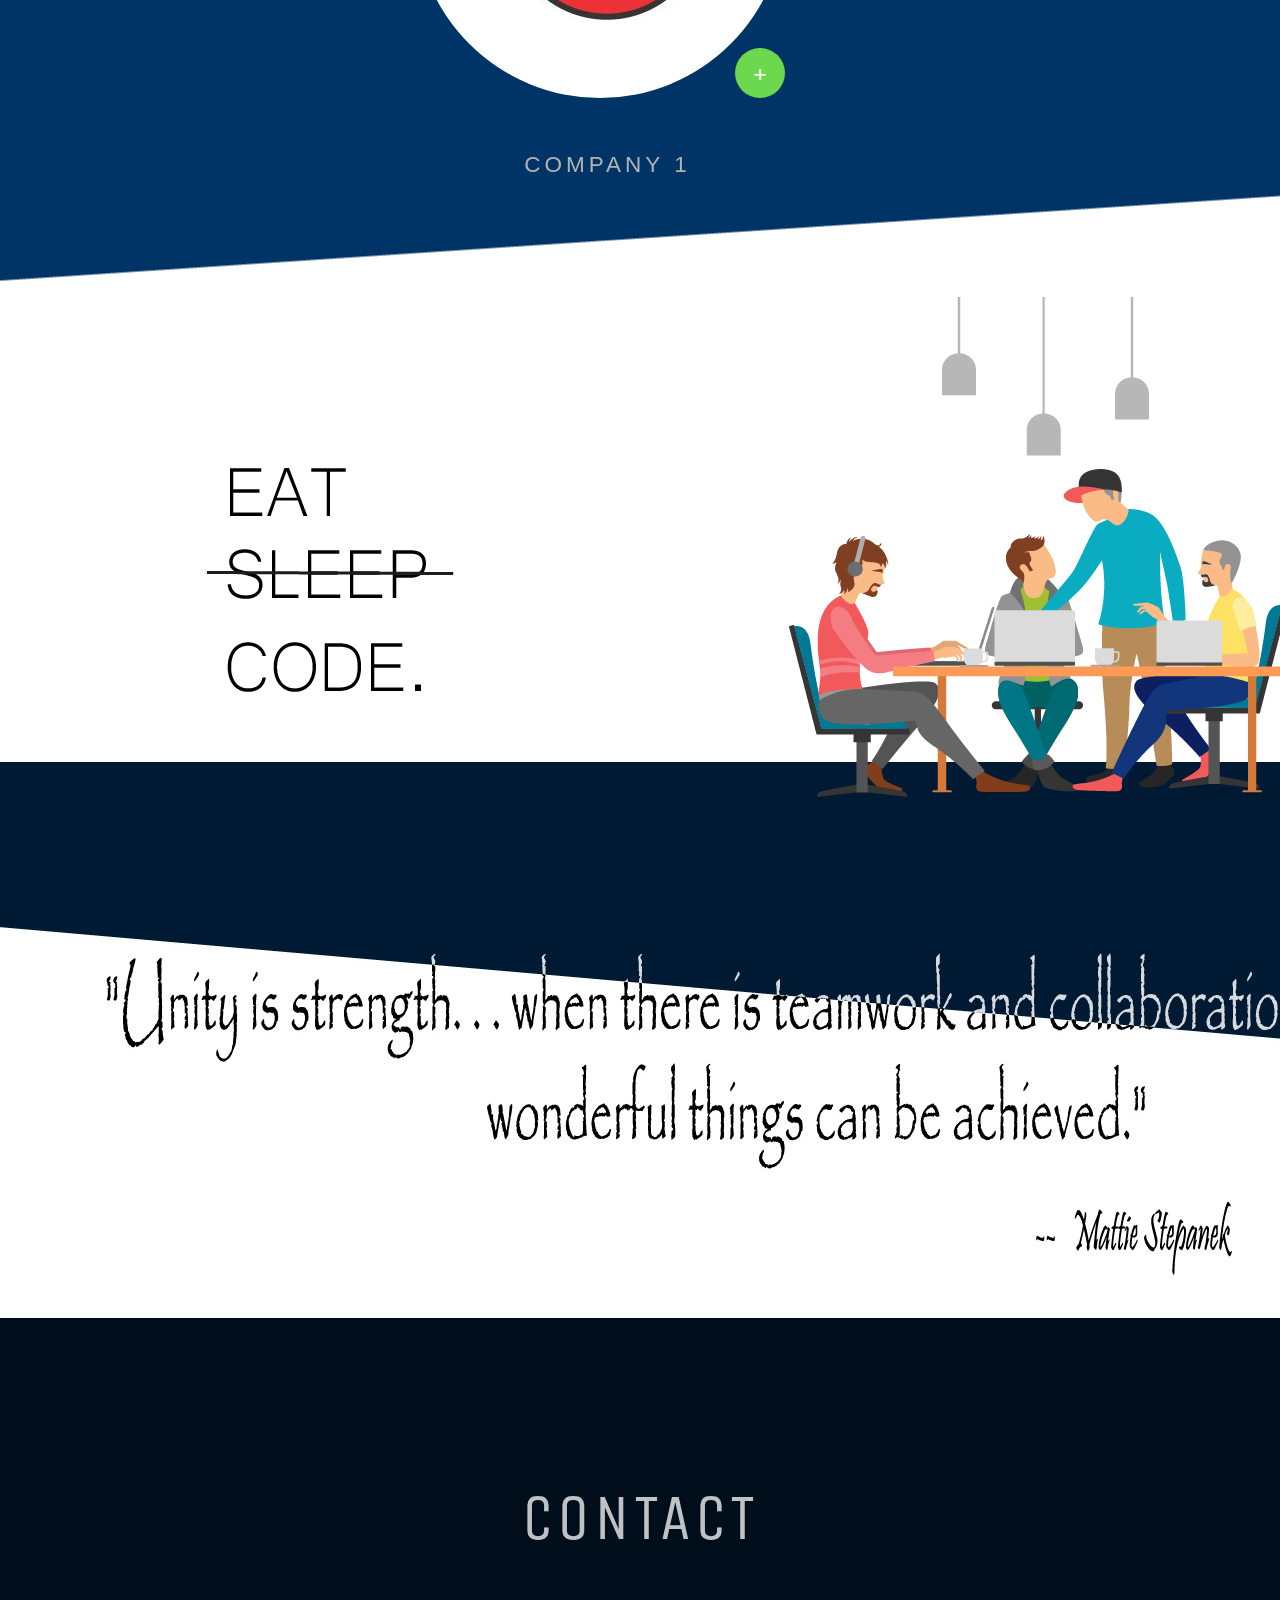
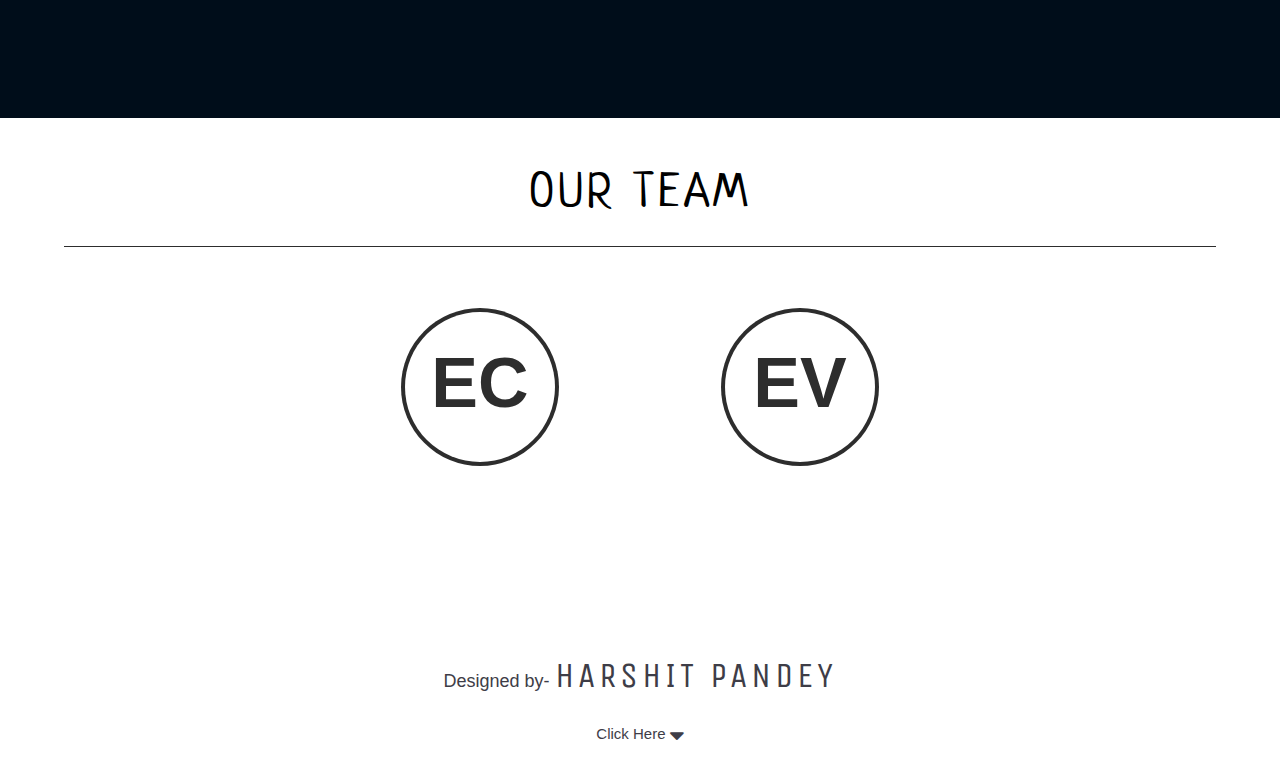
==== commit 8c0f57d1: "website3-2.jpg" ====
--- a/index.html
+++ b/index.html
@@ -589,8 +589,7 @@
 			</div>
 
 		</div>
-		<div style="background: url('./img/website3.jpg');width: 100%;padding-bottom: 40%; ">
-			
+		<div style="background: url('./img/website3-2.jpg');width: 100%;padding-bottom: 40%; ">
 		</div>
 		<div class="w3-hide-small w3-hide-medium" style="background: url('./img/website5.jpg');padding-bottom: 40%;">
 			
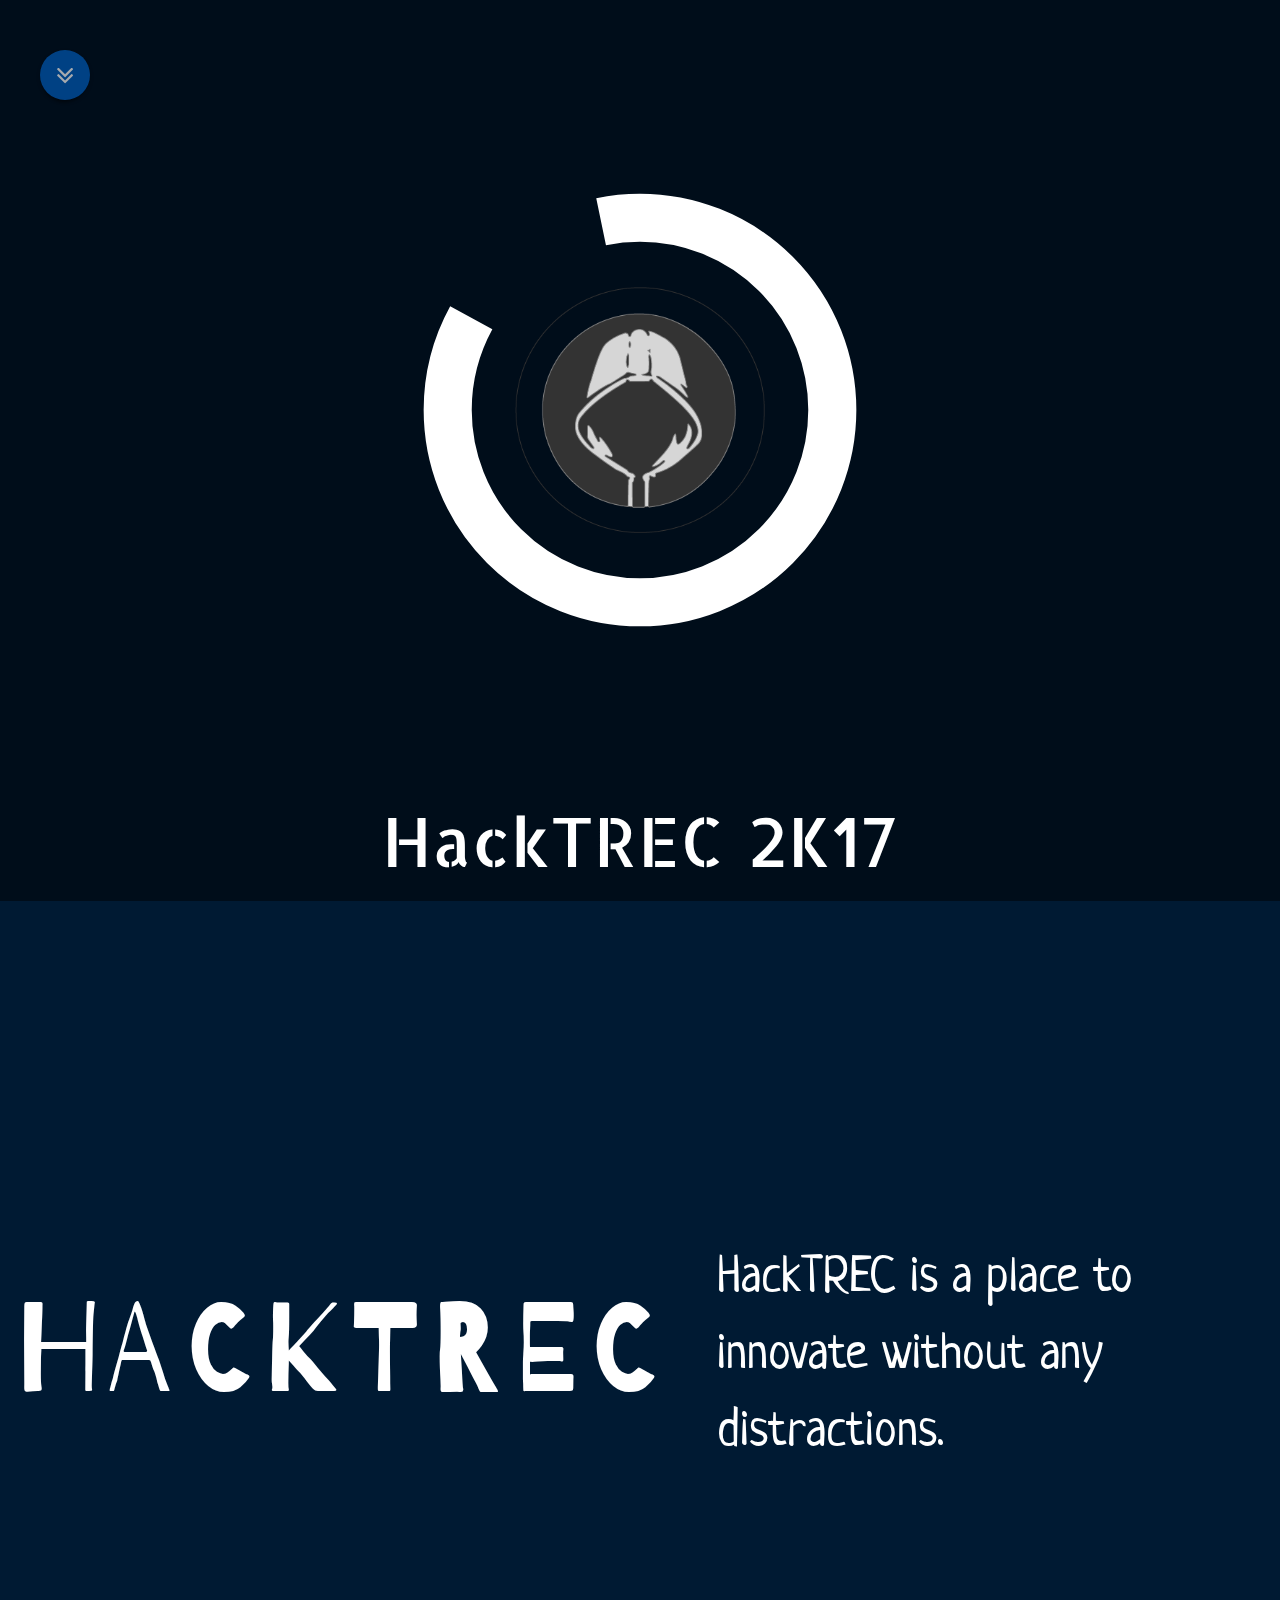
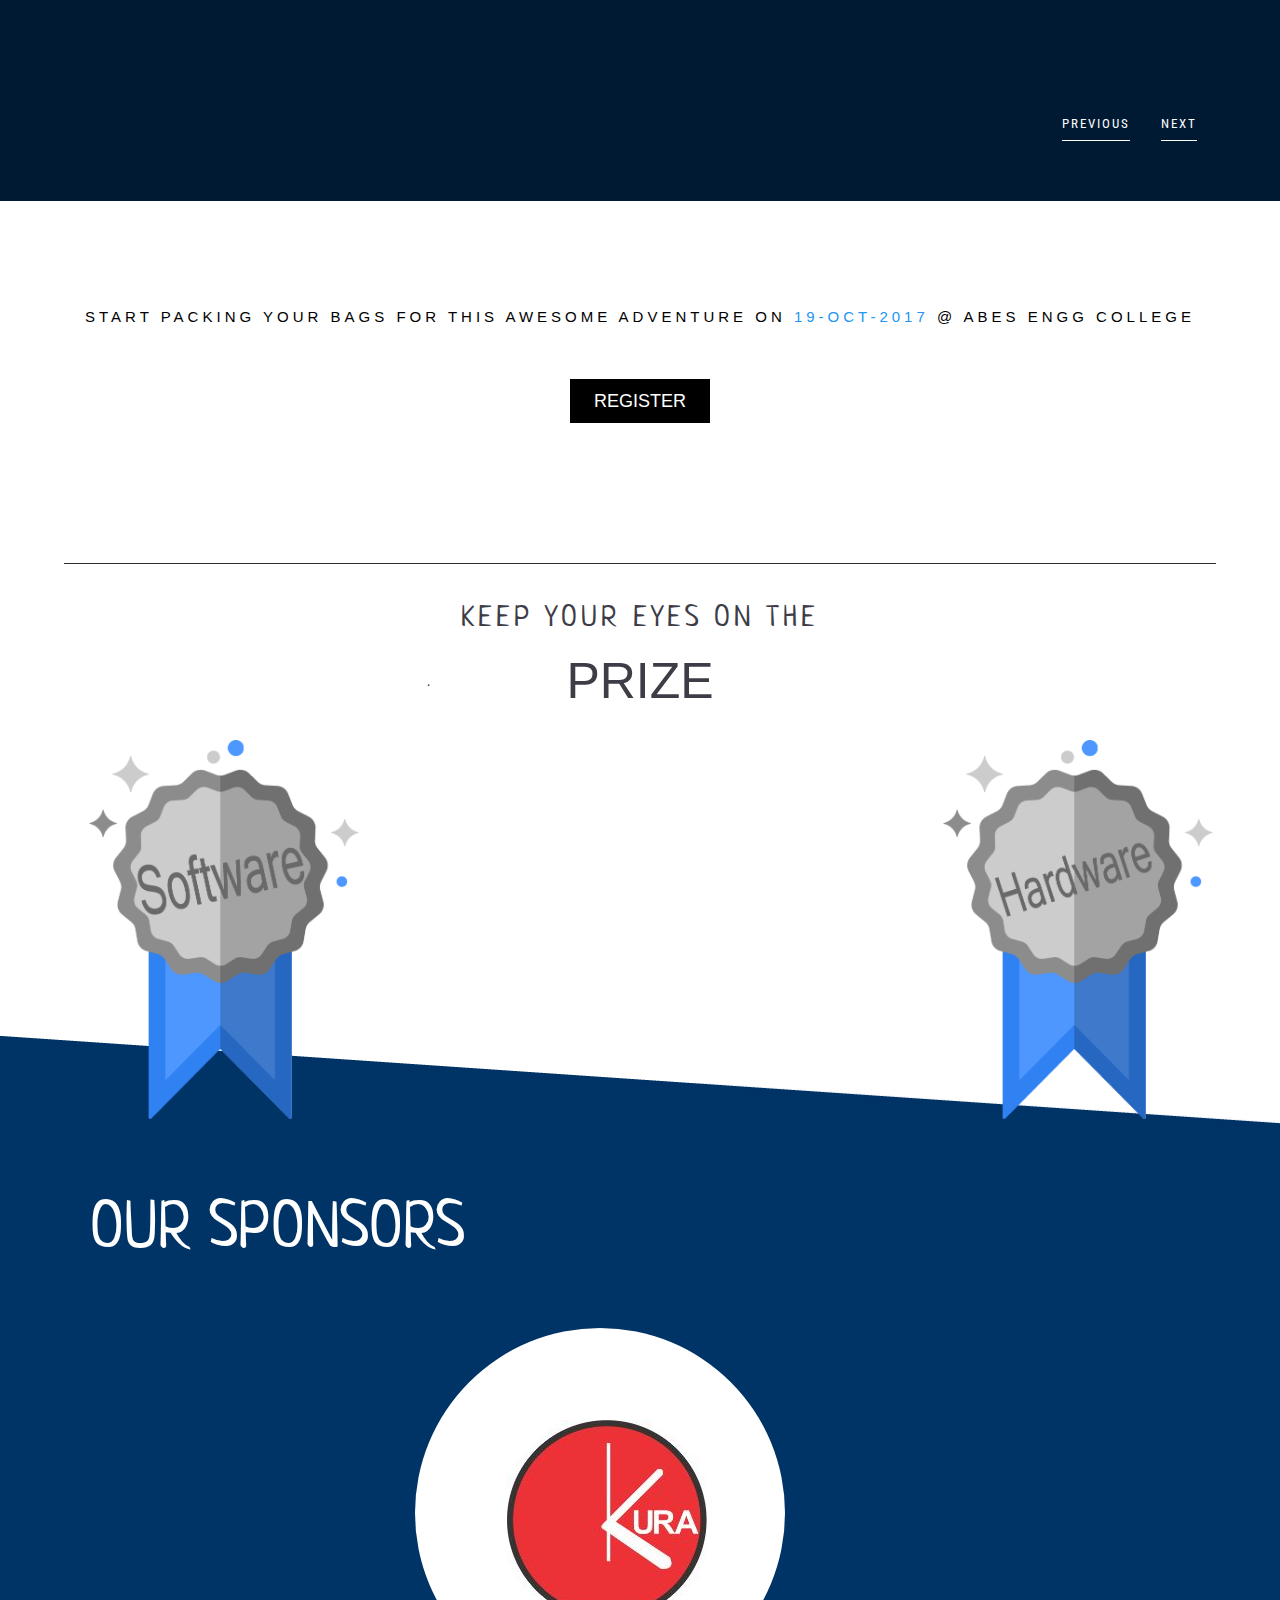
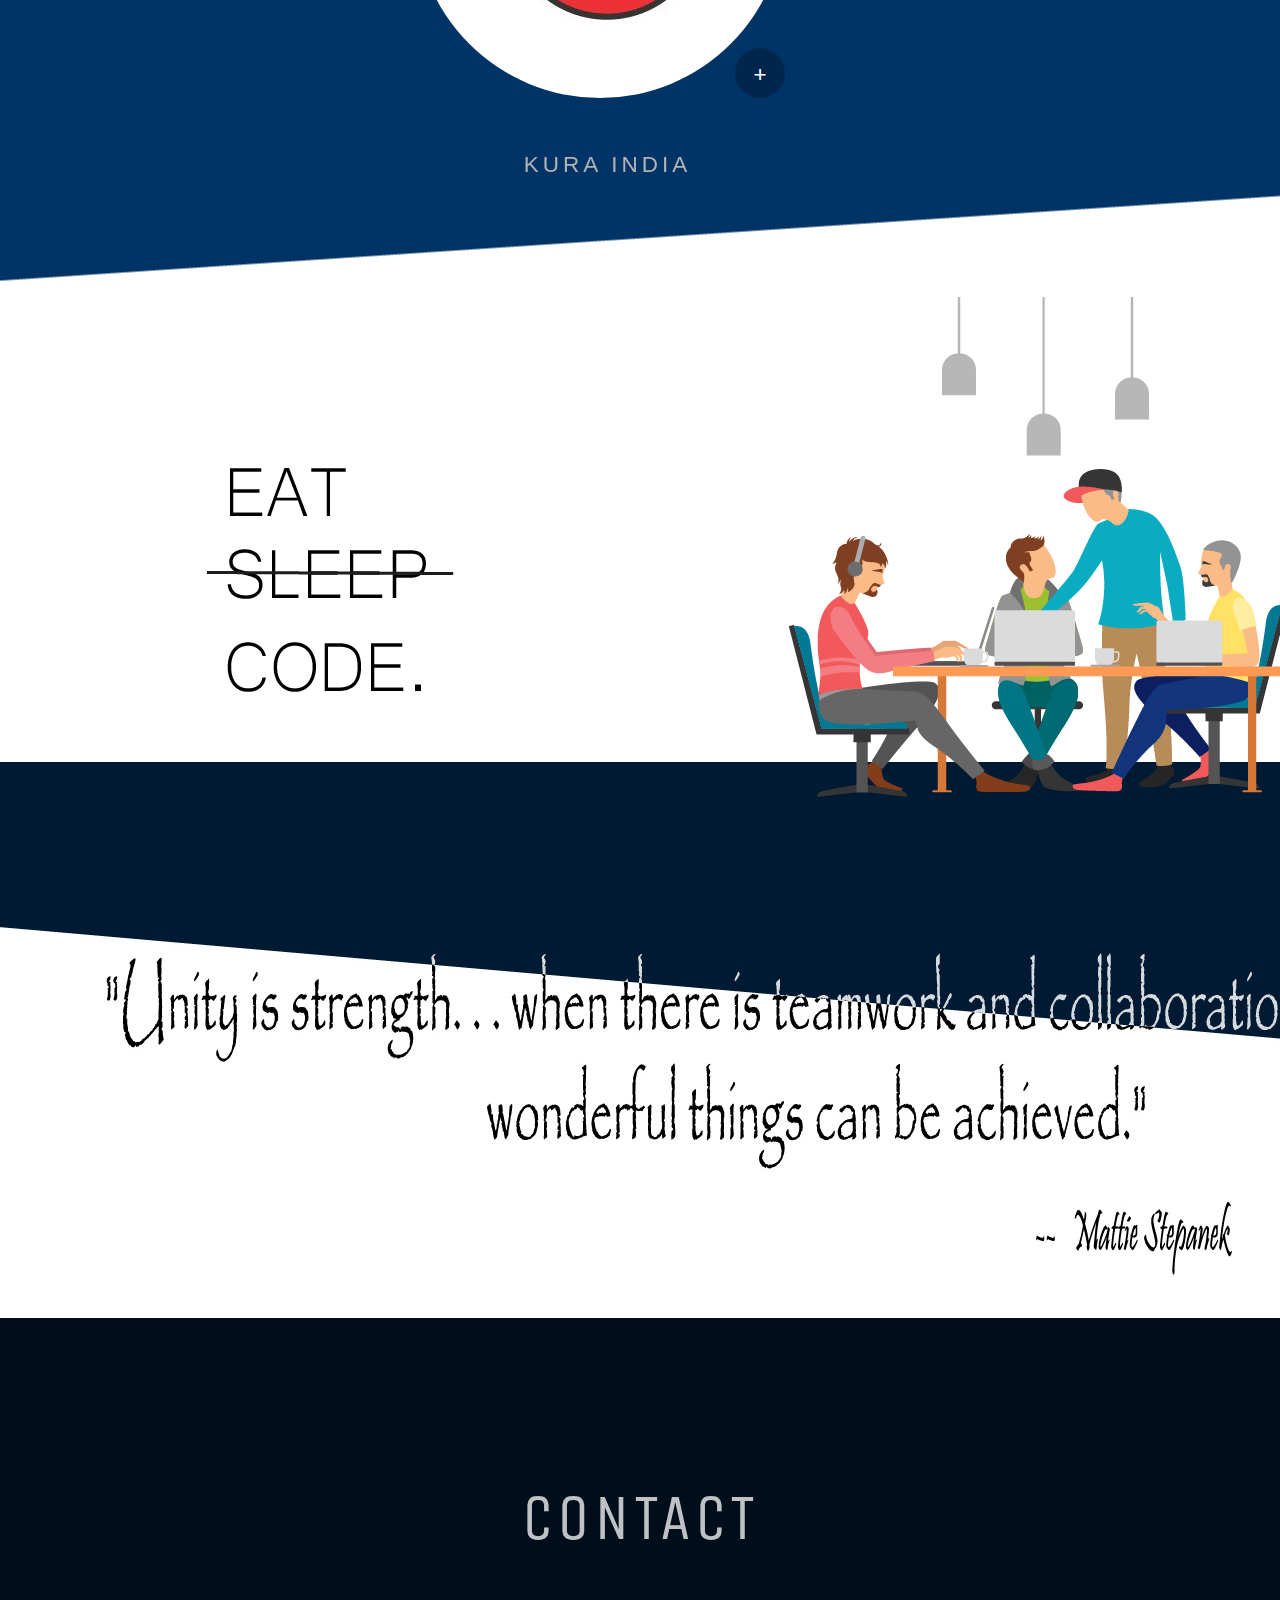
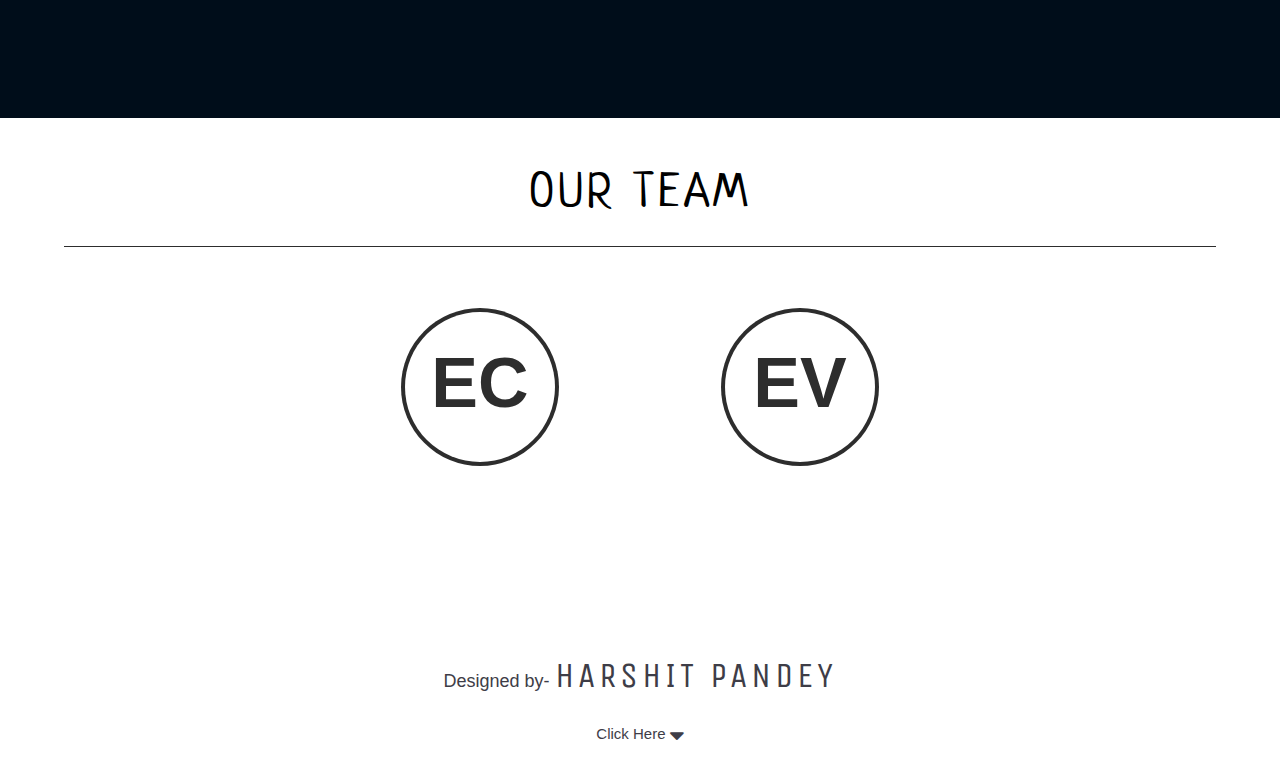
==== commit 8c97daad: "sponsor-details" ====
--- a/index.html
+++ b/index.html
@@ -558,7 +558,7 @@
 				<div class="deco deco--title"></div>
 				<div id="sponsor_slideshow" class="sponsor_slideshow">
 					<div class="sponsor_slide">
-						<h2 class="sponsor_slide__title sponsor_slide__title--preview">Company 1</h2>
+						<h2 class="sponsor_slide__title sponsor_slide__title--preview">Kura India</h2>
 						<div class="sponsor_slide__item">
 							<div class="sponsor_slide__inner">
 								<img class="sponsor_slide__img sponsor_slide__img--small" src="img/sponsor.jpg" alt="Some image" />
@@ -569,15 +569,14 @@
 							<div class="sponsor_slide__content-scroller">
 								<img class="sponsor_slide__img sponsor_slide__img--large" src="img/sponsor.jpg" alt="Some image" />
 								<div class="sponsor_slide__details">
-									<h2 class="sponsor_slide__title sponsor_slide__title--main">Company 1</h2>
-									<p class="sponsor_slide__description">Content</p>
-									<p class="sponsor_slide__description">Content</p>
-									<p class="sponsor_slide__description">Content</p>
-									<p class="sponsor_slide__description">Content</p>
-									<p class="sponsor_slide__description">Content</p>
-									<div>
+									<h2 class="sponsor_slide__title sponsor_slide__title--main">Kura India</h2>
+									<img src="img/company-1.jpg" class="sponsor_slide__description">
+									<img src="img/company-2.jpg" class="sponsor_slide__description">
+									<img src="img/company-3.jpg" class="sponsor_slide__description">
+									<img src="img/company-4.jpg" class="sponsor_slide__description">
+						    	<div>
 										<span class="sponsor_slide__price sponsor_slide__price--large"></span>
-										<a href="http://www.google.com" class="button button--buy">Company</a>
+										<a href="" class="button button--buy" style="background-color: #fff"></a>
 									</div>
 								</div><!-- /slide__details -->
 							</div><!-- slide__content-scroller -->
--- a/css/component.css
+++ b/css/component.css
@@ -184,7 +184,7 @@
 	margin: 0 40px 40px 0;
 	color: #fff;
 	border-radius: 50%;
-	background: #6cd84e;
+	background: #00264d;
 	-webkit-transition: -webkit-transform 0.1s, background 0.1s, opacity 0.1s;
 	transition: transform 0.1s, background 0.1s, opacity 0.1s;
 	-webkit-transition-delay: 0.1s;
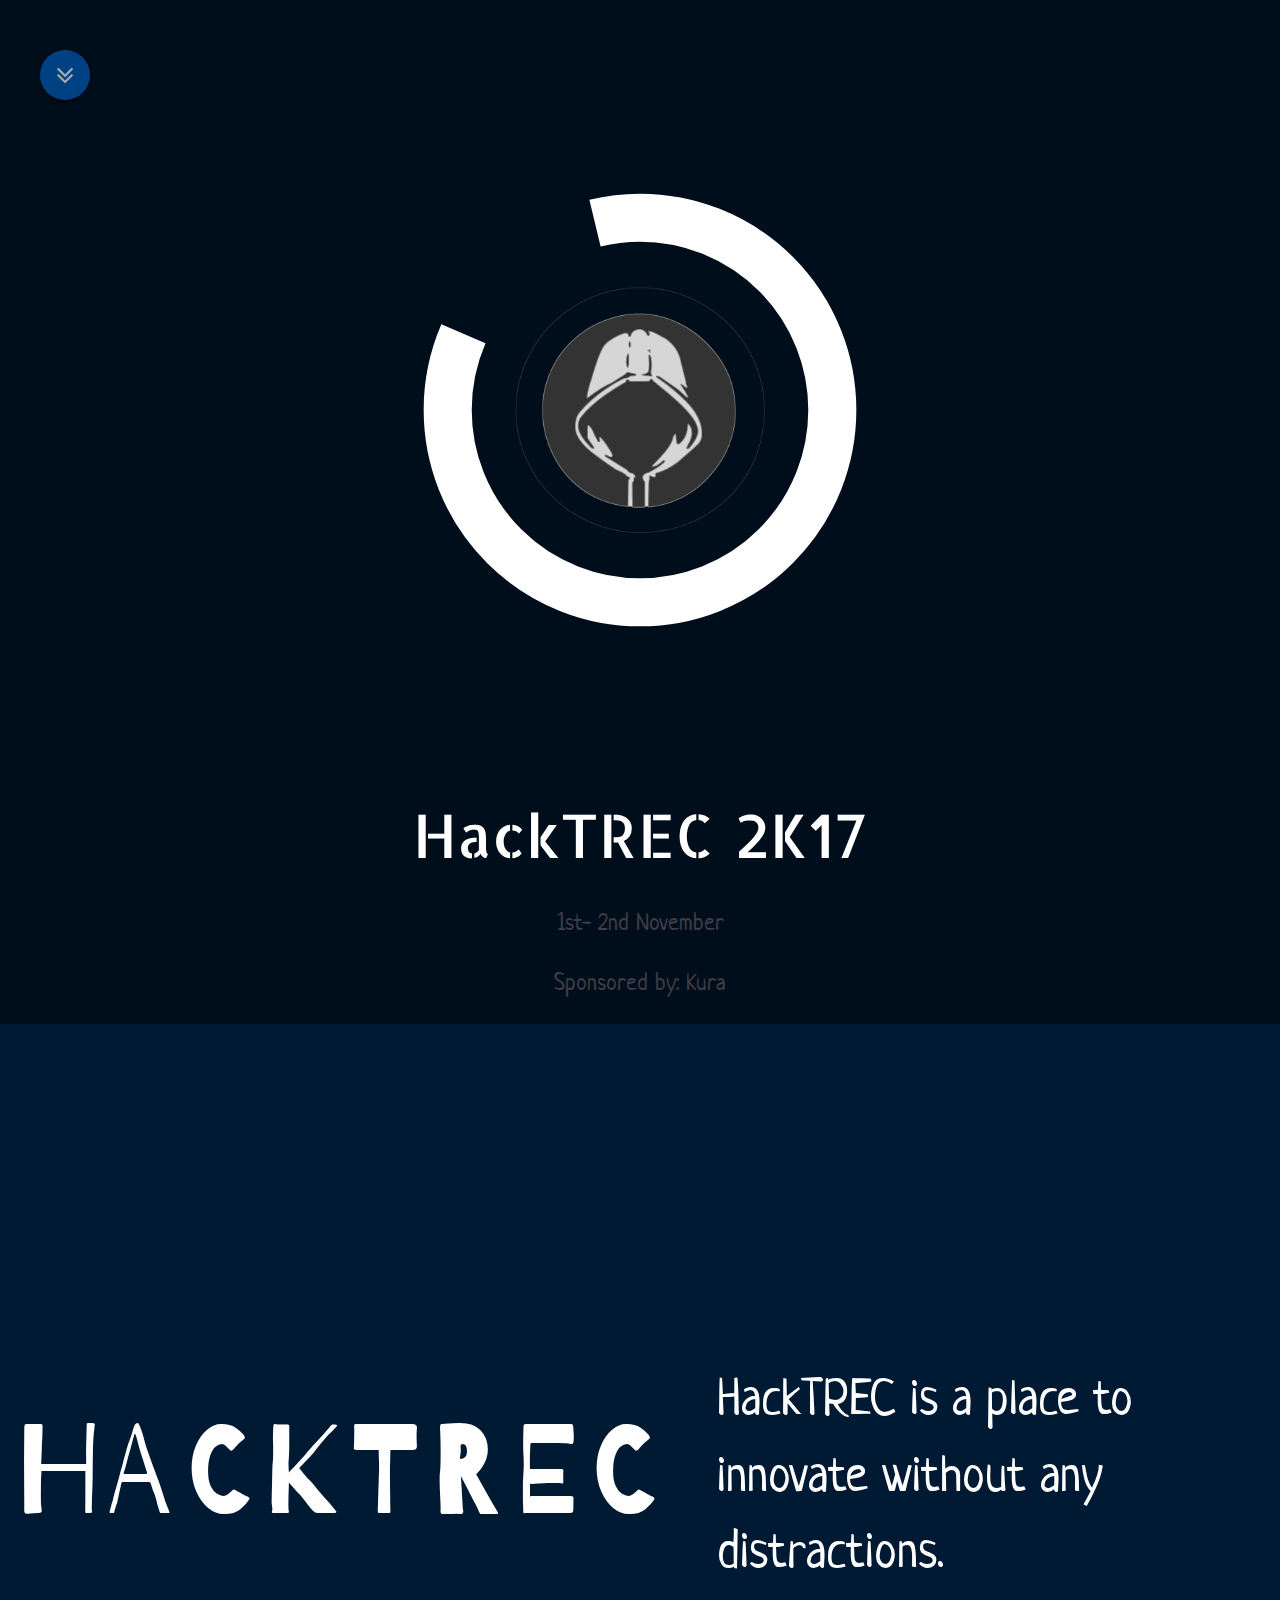
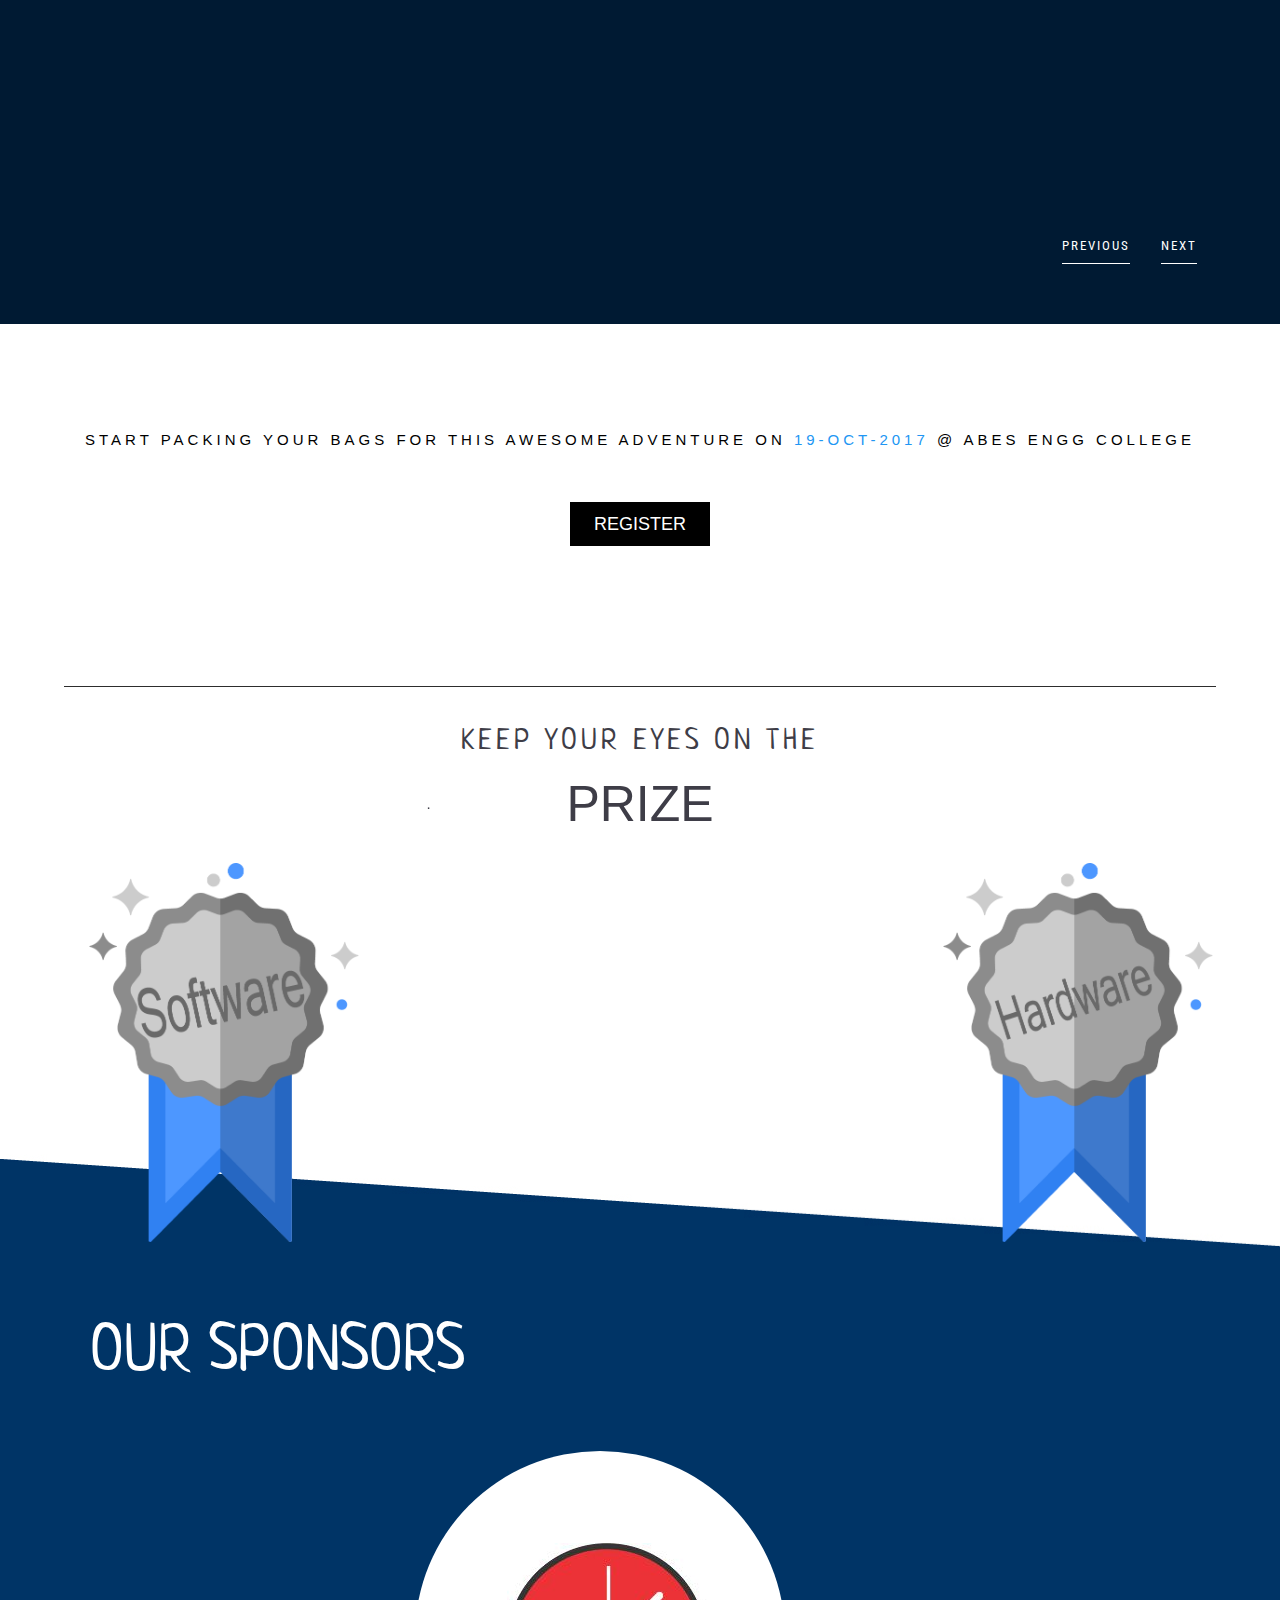
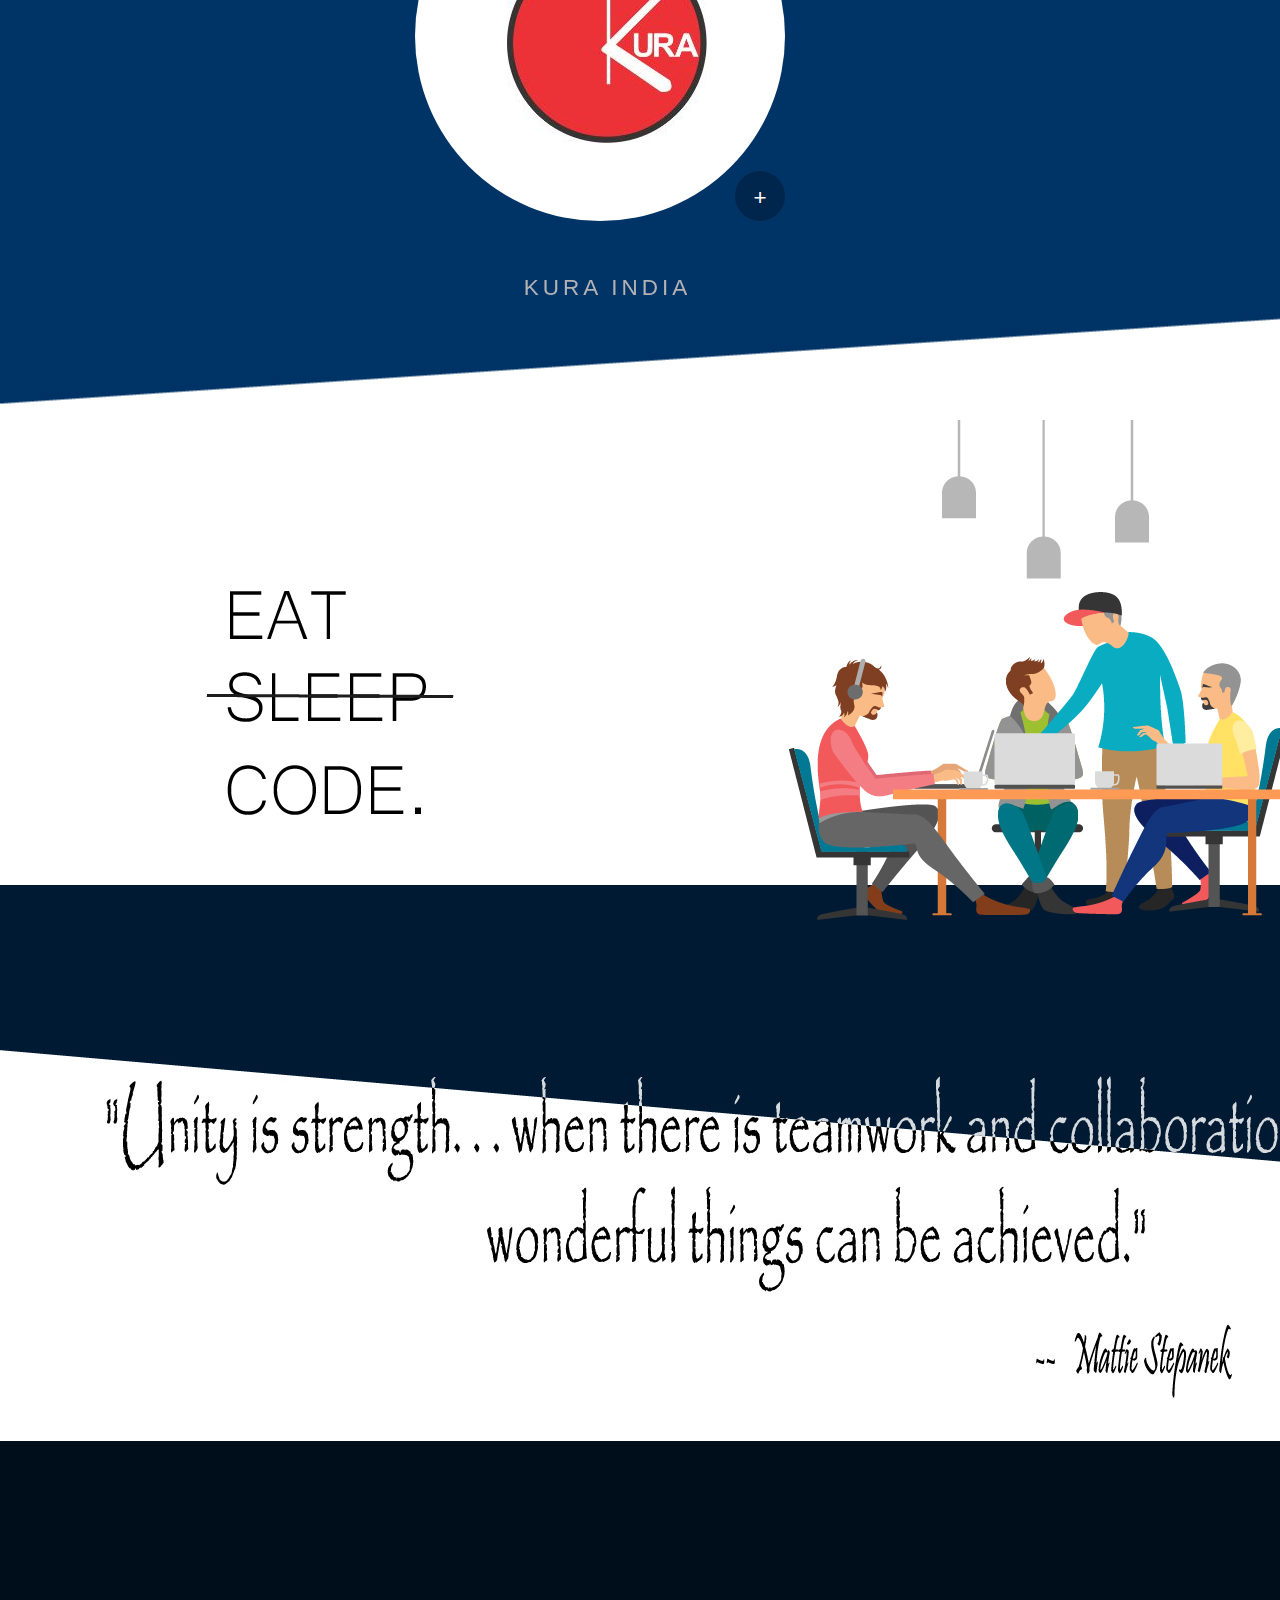
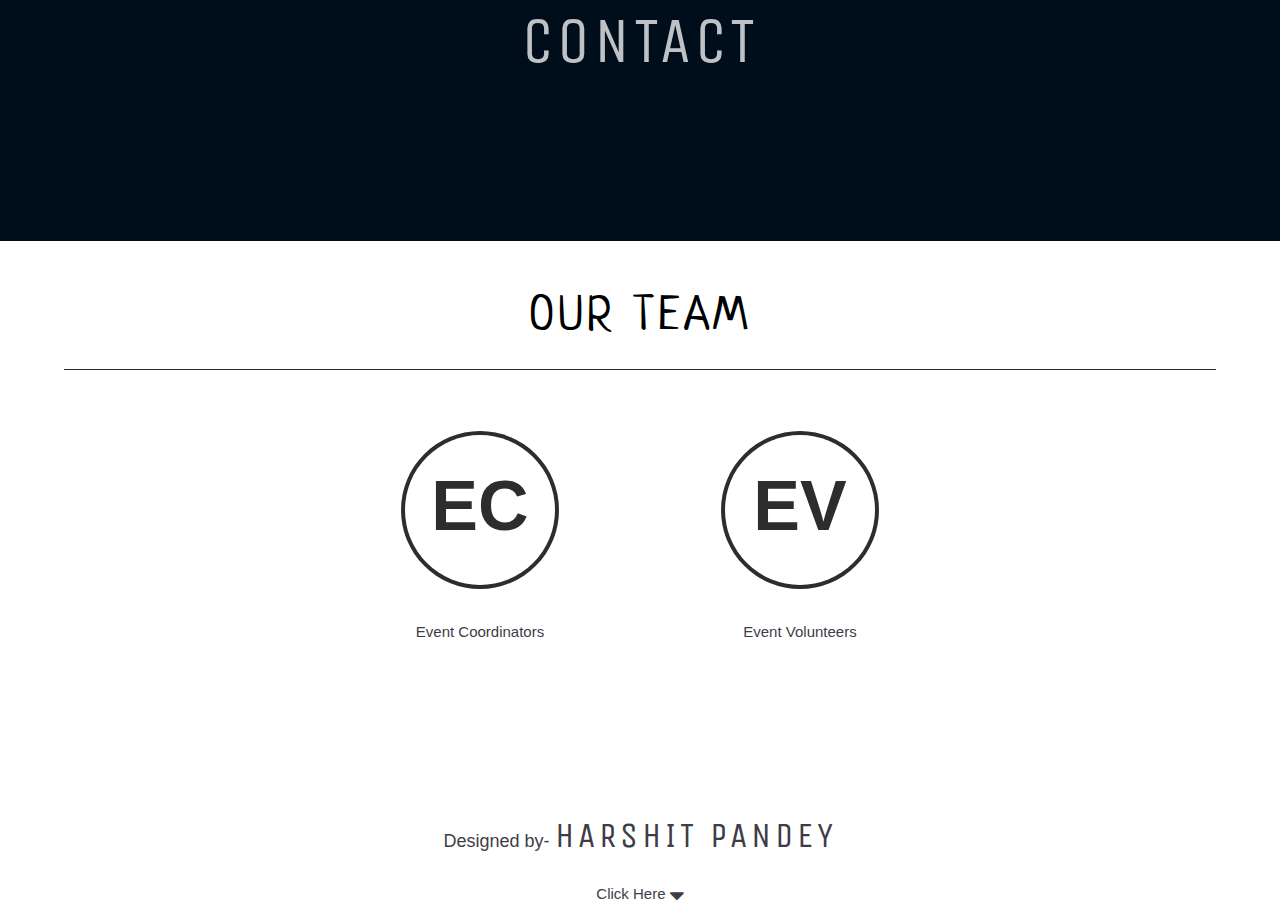
==== commit 2208c998: "complete web design for large screen" ====
--- a/index.html
+++ b/index.html
@@ -434,7 +434,11 @@
 				<img class="image-1 w3-hide-large w3-hide-medium" src="./img/hacktrec.png" style="width: 65%">
 				<img class="image-1 w3-hide-small w3-hide-large" src="./img/hacktrec.png" style="width: 40%">
 			</header>
-			<h2 class="w3-center allerta w3-text-white w3-hide-medium" style="font-size: 450%;margin-top: -30px;word-spacing: 4px">HackTREC 2K17</h2>
+			<h2 class="w3-center allerta w3-text-white w3-hide-medium" style="font-size: 400%;margin-top: -30px;word-spacing: 4px">HackTREC 2K17</h2>
+			<p class="w3-center neucha w3-xlarge">1st- 2nd November</p>
+			<p class="w3-center neucha w3-xlarge"><a  href="#sponsors"  >
+				Sponsored by: Kura 
+			</a></p>
 			<h2 class="w3-center allerta w3-text-white w3-hide-large w3-hide-small" style="font-size: 450%;margin-top: -10px;word-spacing: 4px">HackTREC 2K17</h2>
 		</div>
 		<div id="hacktrec-info" class="w3-row body-1">
@@ -522,7 +526,7 @@
 						<p class="p-1"><img style="cursor: pointer;" src="img/2nd-prize.png"/></p>
 					</div>
 					<div class="text_onclick-1 text_onclick" >
-						<p style="color: black">Hello</p>
+						<p style="color: black">Prize for Software Winner</p>
 					</div>
 			</div>
 			<div id="wrapper-2" class="wrapper-2 sw-coll">
@@ -539,7 +543,7 @@
 						<p class="p-3"><img style="cursor: pointer;" src="img/3rd-prize.png"/></p>
 					</div>
 					<div class="text_onclick-3 text_onclick" >
-						<p style="color: black">Hello</p>
+						<p style="color: black">Prize for Hardware Winner</p>
 					</div>
 			</div>
 			
@@ -606,7 +610,7 @@
 			 <div class="w3-row icon-wrap icon-effect-5 icon-effect-5a" style="margin-left: 25vw">
 				<div class="w3-container w3-col s4" >
 				  <p onclick="document.getElementById('id01').style.display='block'" ><i class="icon allerta fa fa-Ec">Event Coordiantor</i></p>
-
+                  <p style="cursor: pointer;" onclick="document.getElementById('id01').style.display='block'">Event Coordinators</p>
 				  <div id="id01" class="w3-modal">
 				    <div class="w3-modal-content w3-card-4">
 				      <header class="w3-container"> 
@@ -614,10 +618,10 @@
 				        class="w3-button w3-display-topright">&times;</span>
 				      </header>
 				      <div class="w3-container">
-				        <p>Abhishek Vats:</p>
-				        <p>Nanidni Tayal:</p>
-				        <p>Anuranjan Bose:</p>
-				        <p>Harshit Pandey:</p>
+				        <p>Abhishek Vats: abhishek.15bcs1067@abes.ac.in</p>
+				        <p>Nanidni Tayal: nandini.15bcs1033@abes.ac.in(9411694314)</p>
+				        <p>Anuranjan Bose: anuranjan.15bcs1060@abes.ac.in</p>
+				        <p>Harshit Pandey: harshitpandey678@gmail.com (9650959057)</p>
 				      </div>
 				    </div>
 				  </div>
@@ -625,7 +629,7 @@
 
 				<div class="w3-container w3-col s4" >
 				  <p onclick="document.getElementById('id02').style.display='block'" ><i class="icon allerta fa fa-Ev">Event Volunteers</i></p>
-
+                  <p style="cursor: pointer;" onclick="document.getElementById('id02').style.display='block'">Event Volunteers</p>
 				  <div id="id02" class="w3-modal">
 				    <div class="w3-modal-content w3-card-4">
 				      <header class="w3-container"> 
@@ -633,10 +637,10 @@
 				        class="w3-button w3-display-topright">&times;</span>
 				      </header>
 				      <div class="w3-container">
-				        <p>Name 1:</p>
-				        <p>Name 2:</p>
-				        <p>Name 3:</p>
-				        <p>Name 4:</p>
+				        <p>Geetanjali: geetanjanli.16bcs2043@abes.ac.in</p>
+				        <p>Sakshi Drabu: sakshi16bit.1110@abes.ac.in</p>
+				        <p>Pagati Pandey: pragati.16bcs2071@abes.ac.in</p>
+				        <p>Apoorv Singhal:</p>
 				      </div>
 				    </div>
 				  </div>
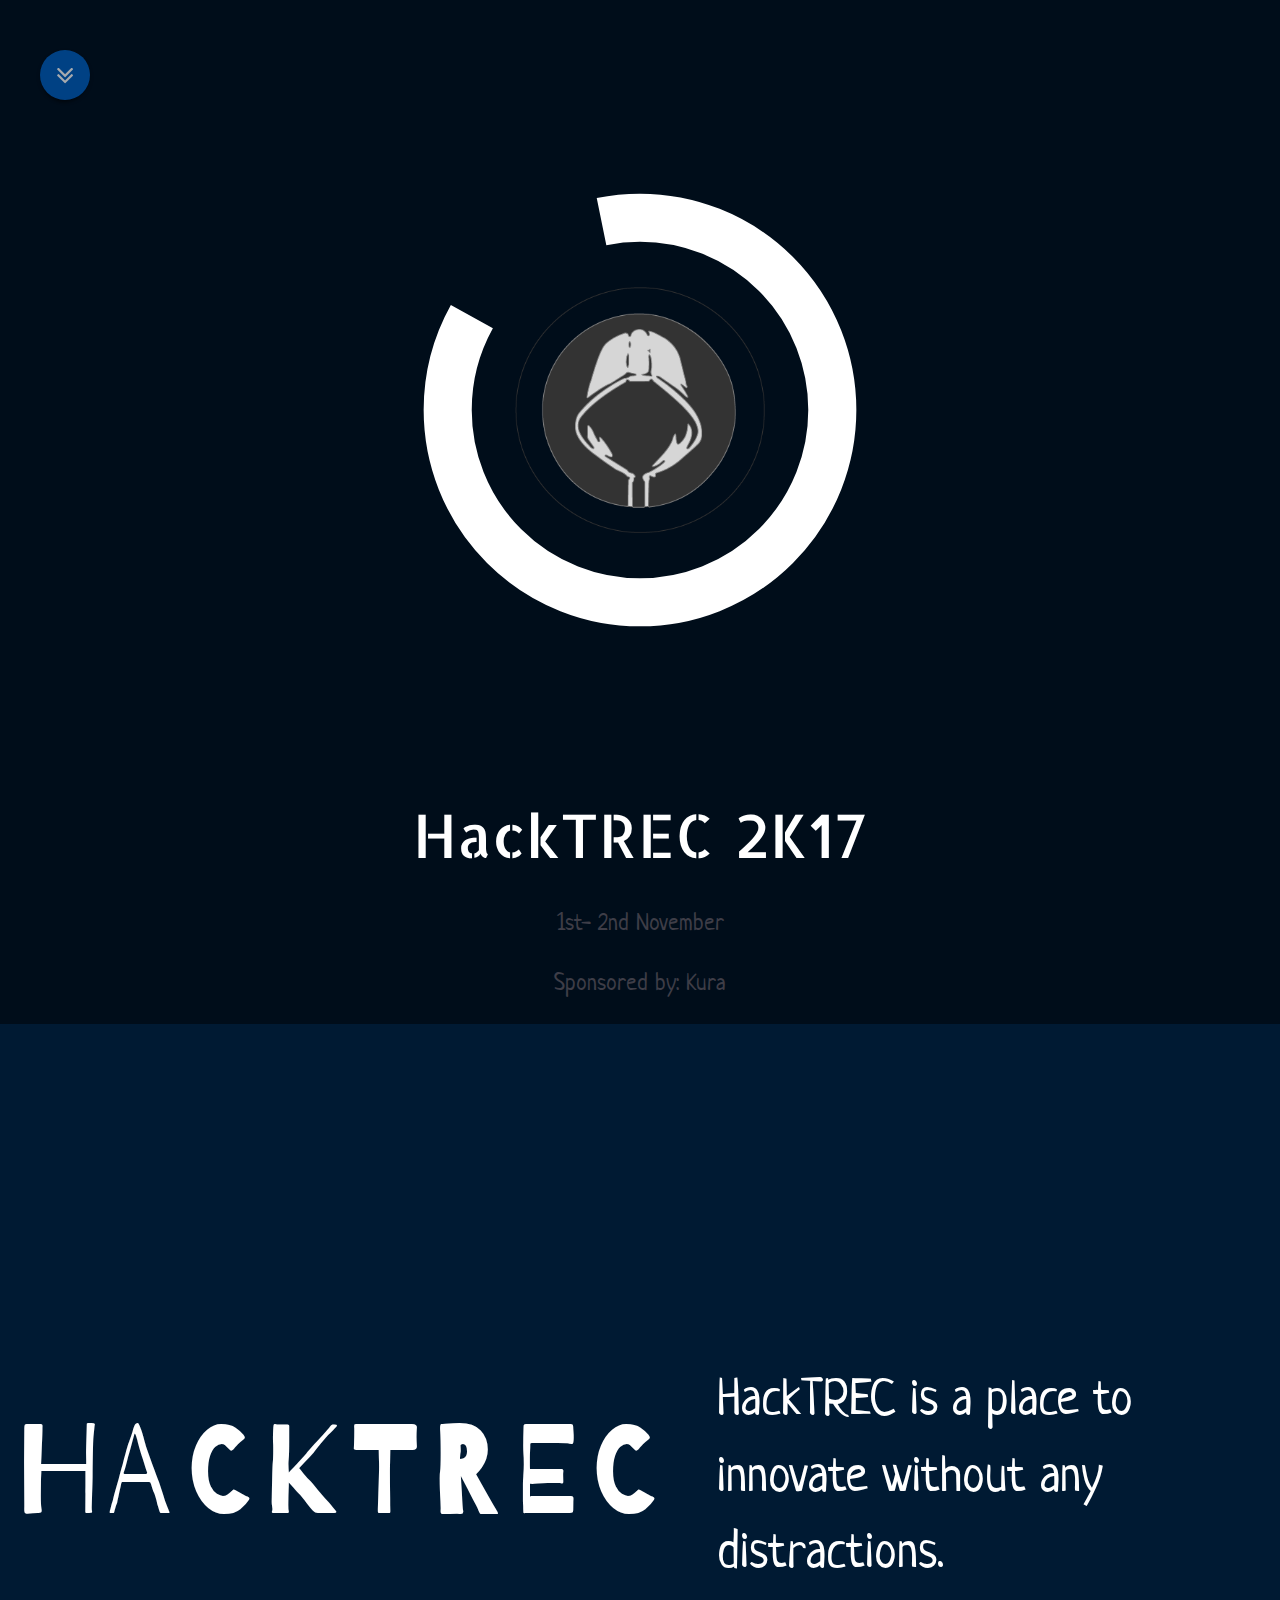
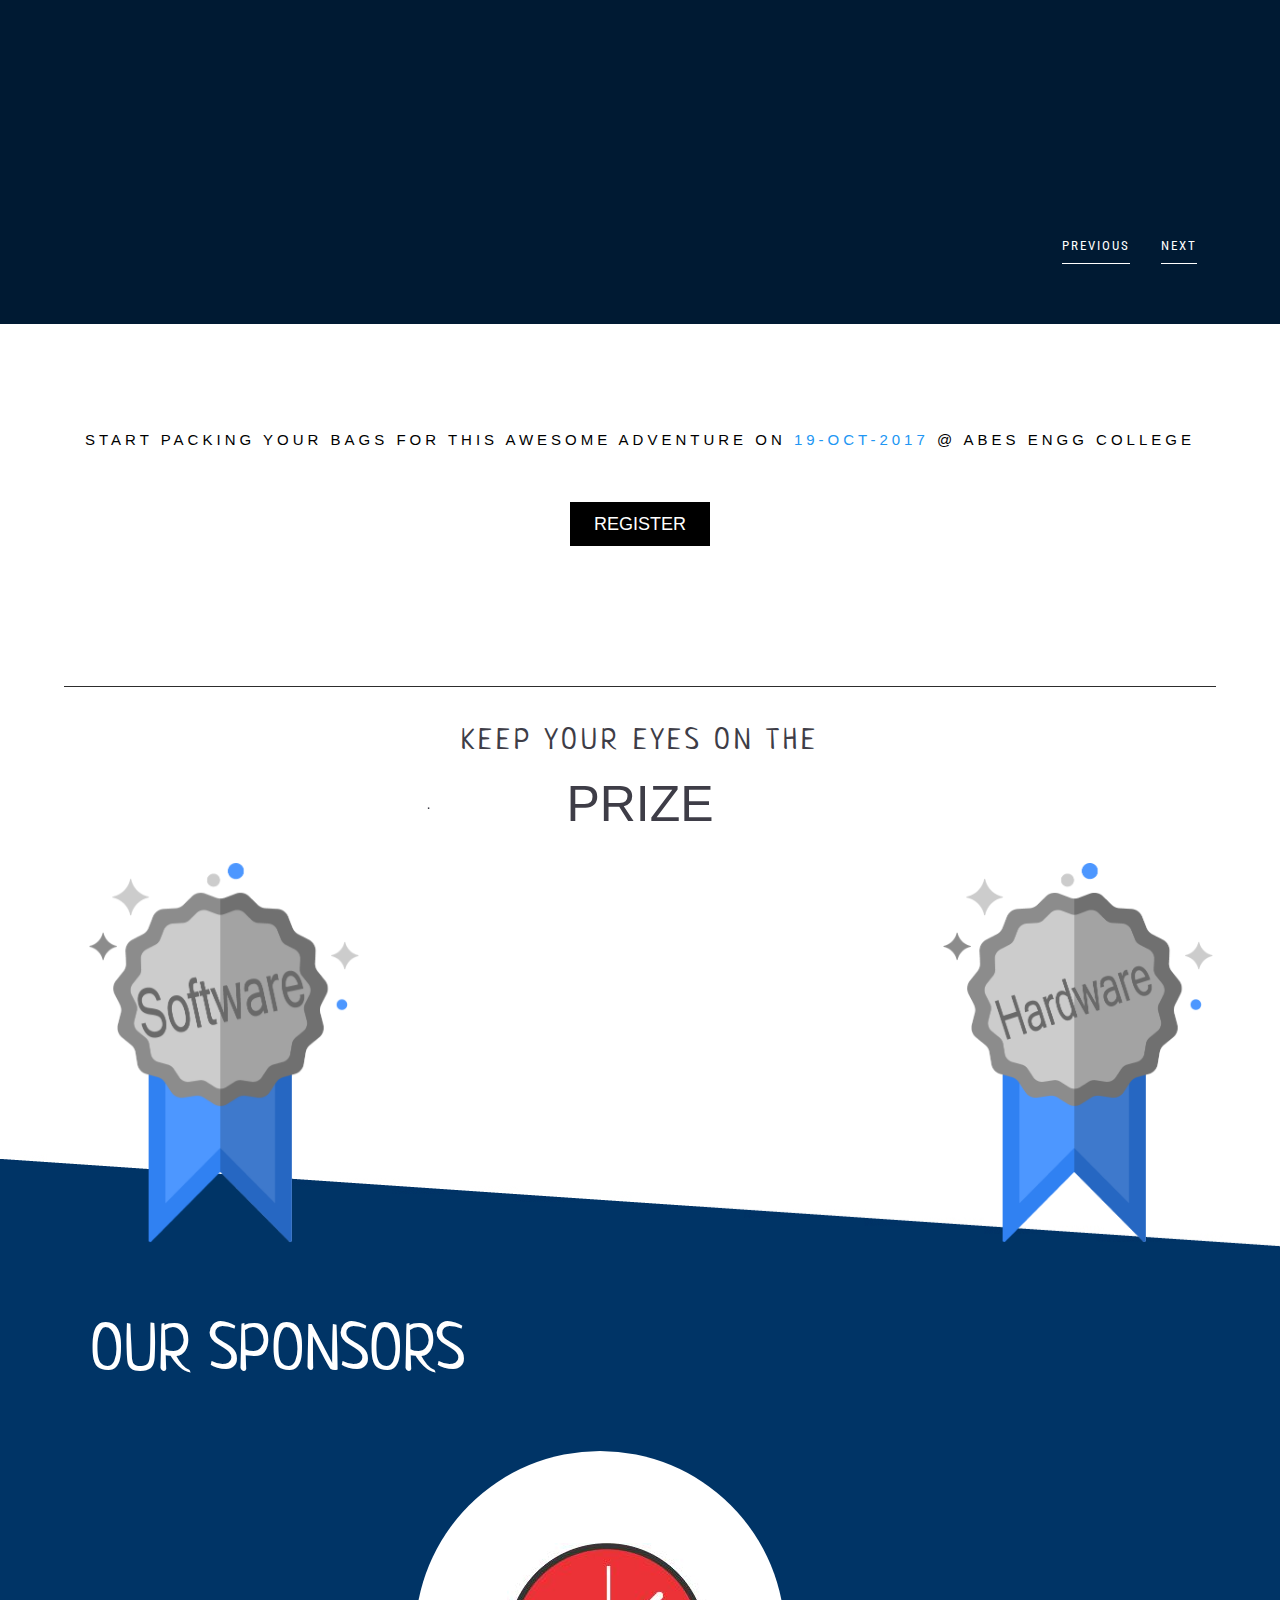
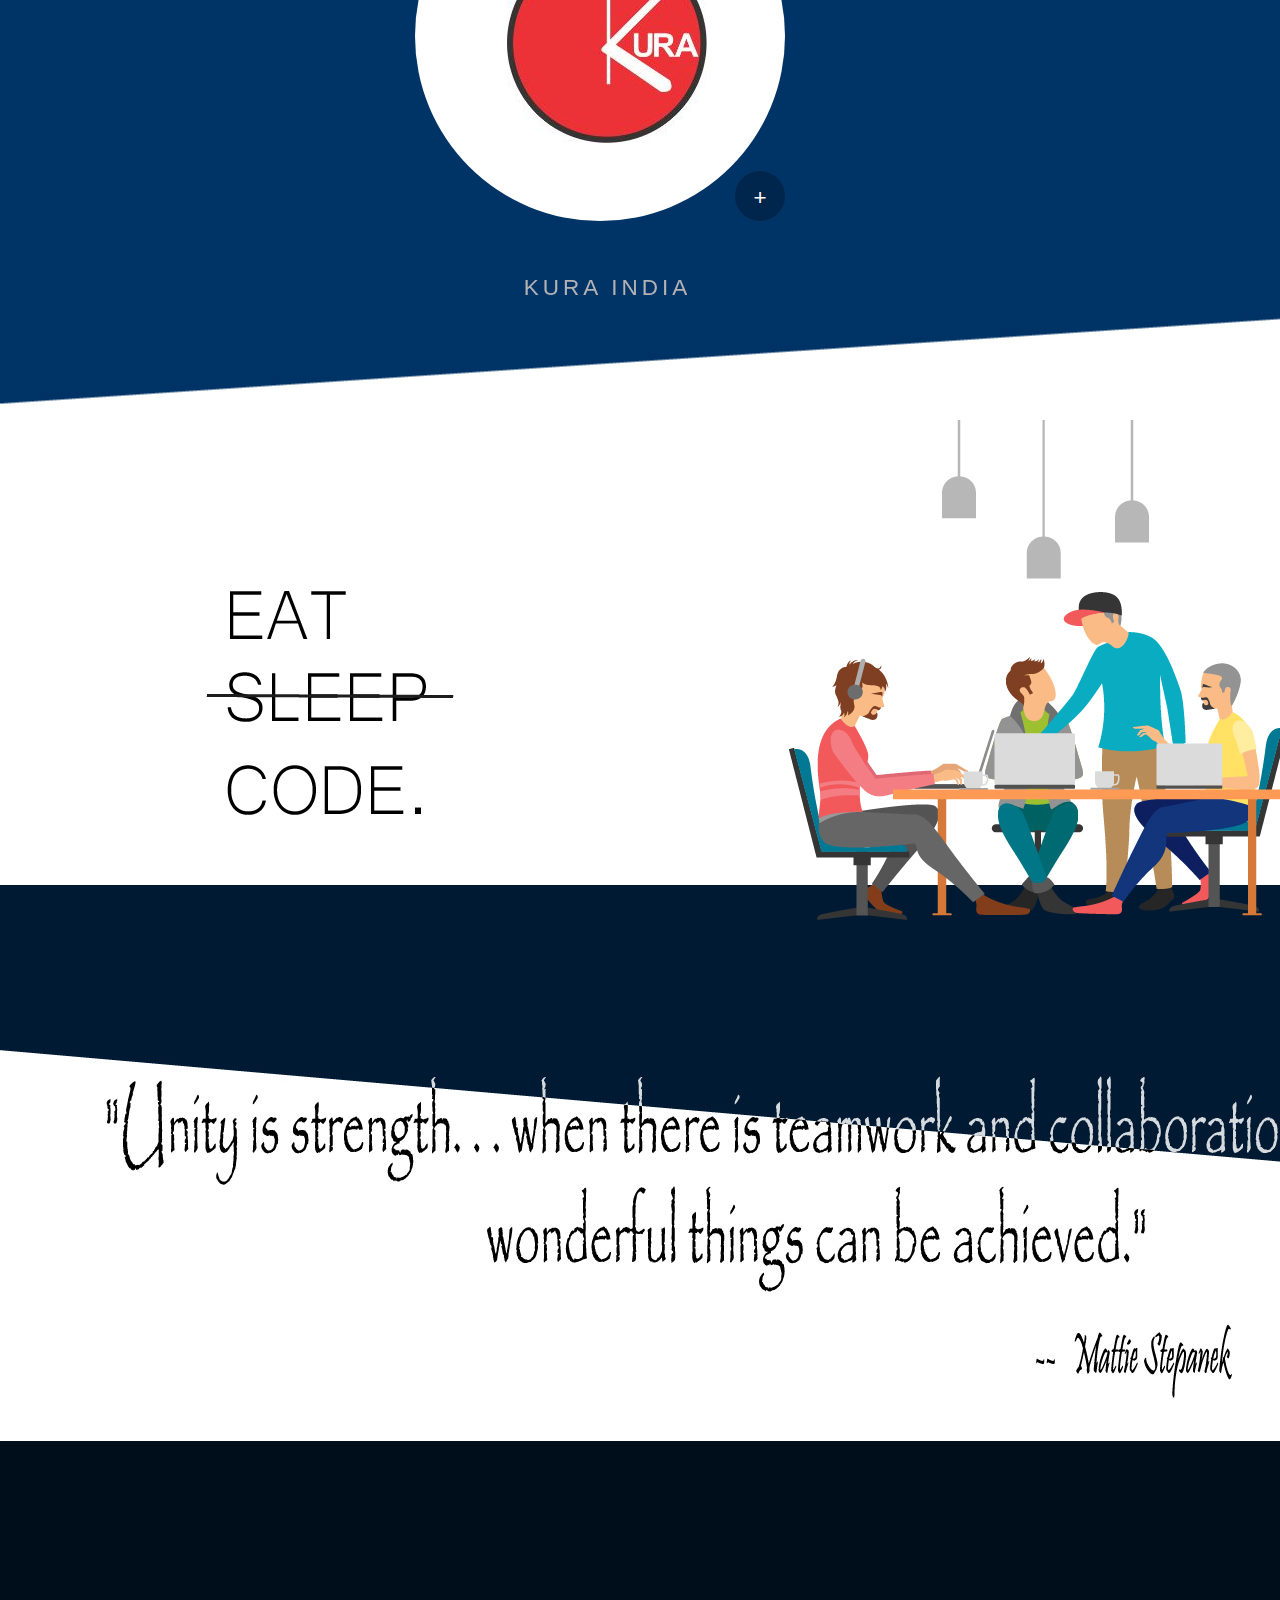
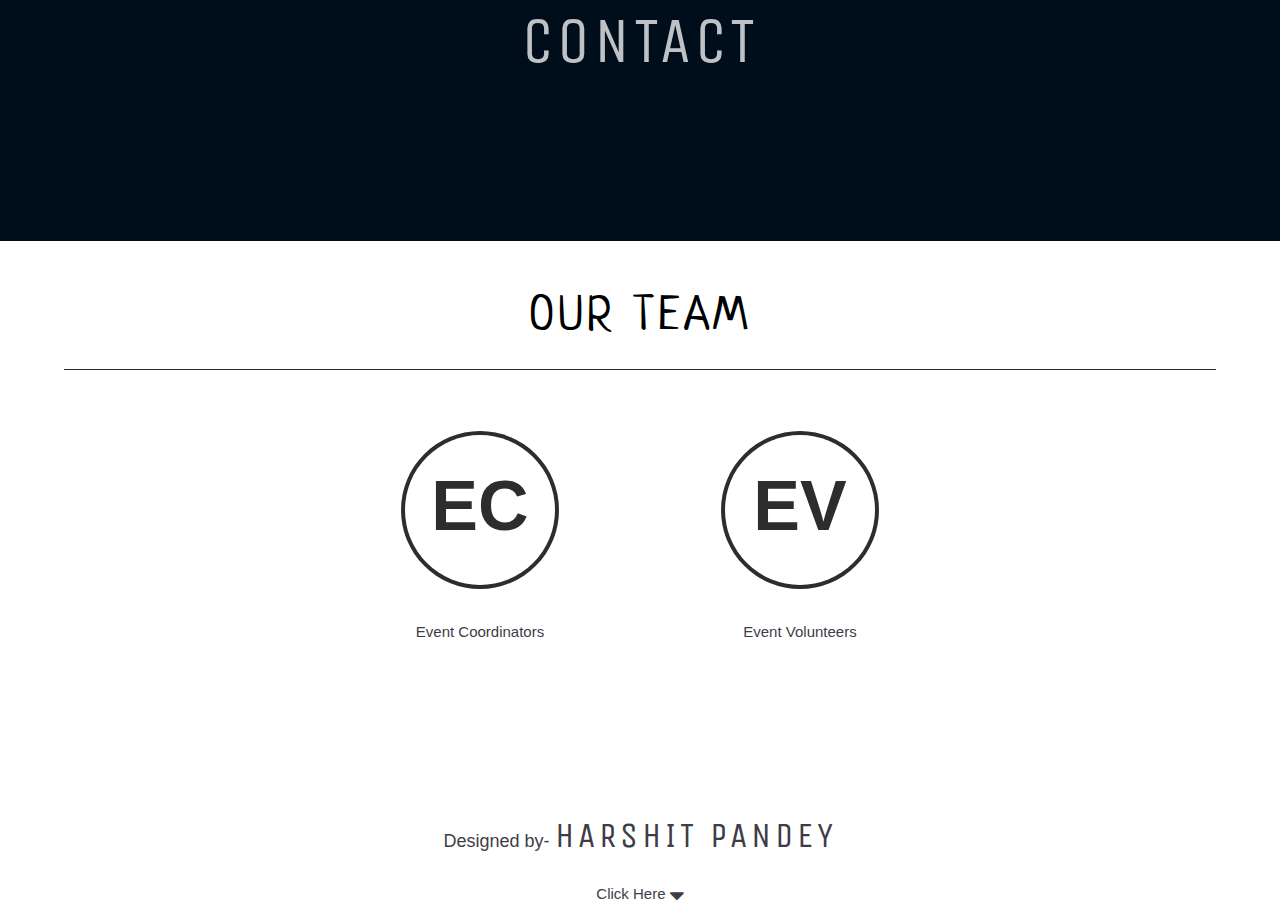
==== commit 5607d10f: "responsive web-design" ====
--- a/index.html
+++ b/index.html
@@ -506,7 +506,7 @@
         </div>
         <!-- get the app-->
         <div >
-		<div  class="w3-hide-large w3-hide-medium w3-center" style="margin-top: ; padding-top: 7%;padding-bottom: 7%;background-color: #fff ">
+		<div  class="w3-hide-large w3-hide-medium w3-center" style="margin-top: ; padding-top: 7%;padding-bottom: 27%;background-color: #fff ">
 		   <p class="w3-wide w3-text-black">START PACKING YOUR BAGS FOR THIS AWESOME ADVENTURE ON  <span class="w3-text-blue"> 19-OCT-2017 </span> @ ABES ENGG COLLEGE</p><br><br>
 		   <a href="www.google.com" class="w3-large w3-black w3-hover-light-grey w3-white w3-text-light-grey w3-wide w3-padding-large" style="text-decoration: none;margin-top: 0px;"> REGISTER  </a>
 		</div>
@@ -521,7 +521,7 @@
           <hr style="margin-left: 5%;margin-right: 5%;">
 		  <p style="text-transform: uppercase;font-size: 30px;text-align:center;letter-spacing: 4px" class="neucha">Keep Your Eyes on the</p>
 		  <p style="text-transform: uppercase;font-size: 50px;text-align:center;margin-top: -2%;font-weight: 400;margin-bottom: -5% ;font-family: Avant Garde,Avantgarde,Century Gothic,CenturyGothic,AppleGothic,sans-serif;">Prize</p>
-			<div id="wrapper" class="wrapper sw-coll" >
+			<div id="wrapper" class="wrapper sw-coll w3-hide-small" >
 					<div class="front front-1">
 						<p class="p-1"><img style="cursor: pointer;" src="img/2nd-prize.png"/></p>
 					</div>
@@ -529,7 +529,15 @@
 						<p style="color: black">Prize for Software Winner</p>
 					</div>
 			</div>
-			<div id="wrapper-2" class="wrapper-2 sw-coll">
+			<div id="wrapper" class="wrapper sw-coll w3-hide-large w3-hide-medium" style="margin-top: 40%;margin-bottom: -40%">
+					<div class="front front-1">
+						<p class="p-1"><img style="cursor: pointer;" src="img/2nd-prize.png"/></p>
+					</div>
+					<div class="text_onclick-1 text_onclick" >
+						<p style="color: black">Prize for Software Winner</p>
+					</div>
+			</div>
+			<div id="wrapper-2" class="wrapper-2 sw-coll w3-hide-small">
 			   <p>.</p>
 				<!-- 	<div class="front-2">
 						<p class="p-2"><img style="cursor: pointer;" src="img/1st-prize.png"/></p>
@@ -550,7 +558,8 @@
 		</div>
 		<div id="sponsors" class="" style="background: url('./img/background3.jpg'); padding-top: 15%;padding-bottom: 8%;margin-top: 0px;width: 100%">
 			<div class="">
-				<h2 class="w3-hide-medium w3-hide-large allerta w3-center w3-xxxlarge w3-center" style="margin-top: 25vh;">
+			    <p class="w3-hide-large w3-hide-medium">.</p>
+				<h2 class="w3-hide-medium w3-hide-large neucha w3-text-white w3-xxxlarge w3-center" style="margin-top: 5vw;">
 					OUR SPONSORS
 				</h2>
 				<h2 class="w3-hide-small neucha w3-jumbo w3-text-white" style="position: absolute;left: 0px;margin-left: 10vh;">
@@ -565,7 +574,8 @@
 						<h2 class="sponsor_slide__title sponsor_slide__title--preview">Kura India</h2>
 						<div class="sponsor_slide__item">
 							<div class="sponsor_slide__inner">
-								<img class="sponsor_slide__img sponsor_slide__img--small" src="img/sponsor.jpg" alt="Some image" />
+								<img class="w3-hide-medium w3-hide-large sponsor_slide__img sponsor_slide__img--small" src="img/sponsor.gif" alt="Some image" />
+								<img class=" w3-hide-small sponsor_slide__img sponsor_slide__img--small" src="img/sponsor.jpg" alt="Some image" />
 								<button class="action action--open" aria-label="View details">+</button>
 							</div>
 						</div>
@@ -608,7 +618,7 @@
 			</h2>
 			 <hr style="margin-left: 5%;margin-right: 5%;">
 			 <div class="w3-row icon-wrap icon-effect-5 icon-effect-5a" style="margin-left: 25vw">
-				<div class="w3-container w3-col s4" >
+				<div class="w3-container w3-col m4" >
 				  <p onclick="document.getElementById('id01').style.display='block'" ><i class="icon allerta fa fa-Ec">Event Coordiantor</i></p>
                   <p style="cursor: pointer;" onclick="document.getElementById('id01').style.display='block'">Event Coordinators</p>
 				  <div id="id01" class="w3-modal">
@@ -627,7 +637,7 @@
 				  </div>
 				</div>
 
-				<div class="w3-container w3-col s4" >
+				<div class="w3-container w3-col m4" >
 				  <p onclick="document.getElementById('id02').style.display='block'" ><i class="icon allerta fa fa-Ev">Event Volunteers</i></p>
                   <p style="cursor: pointer;" onclick="document.getElementById('id02').style.display='block'">Event Volunteers</p>
 				  <div id="id02" class="w3-modal">
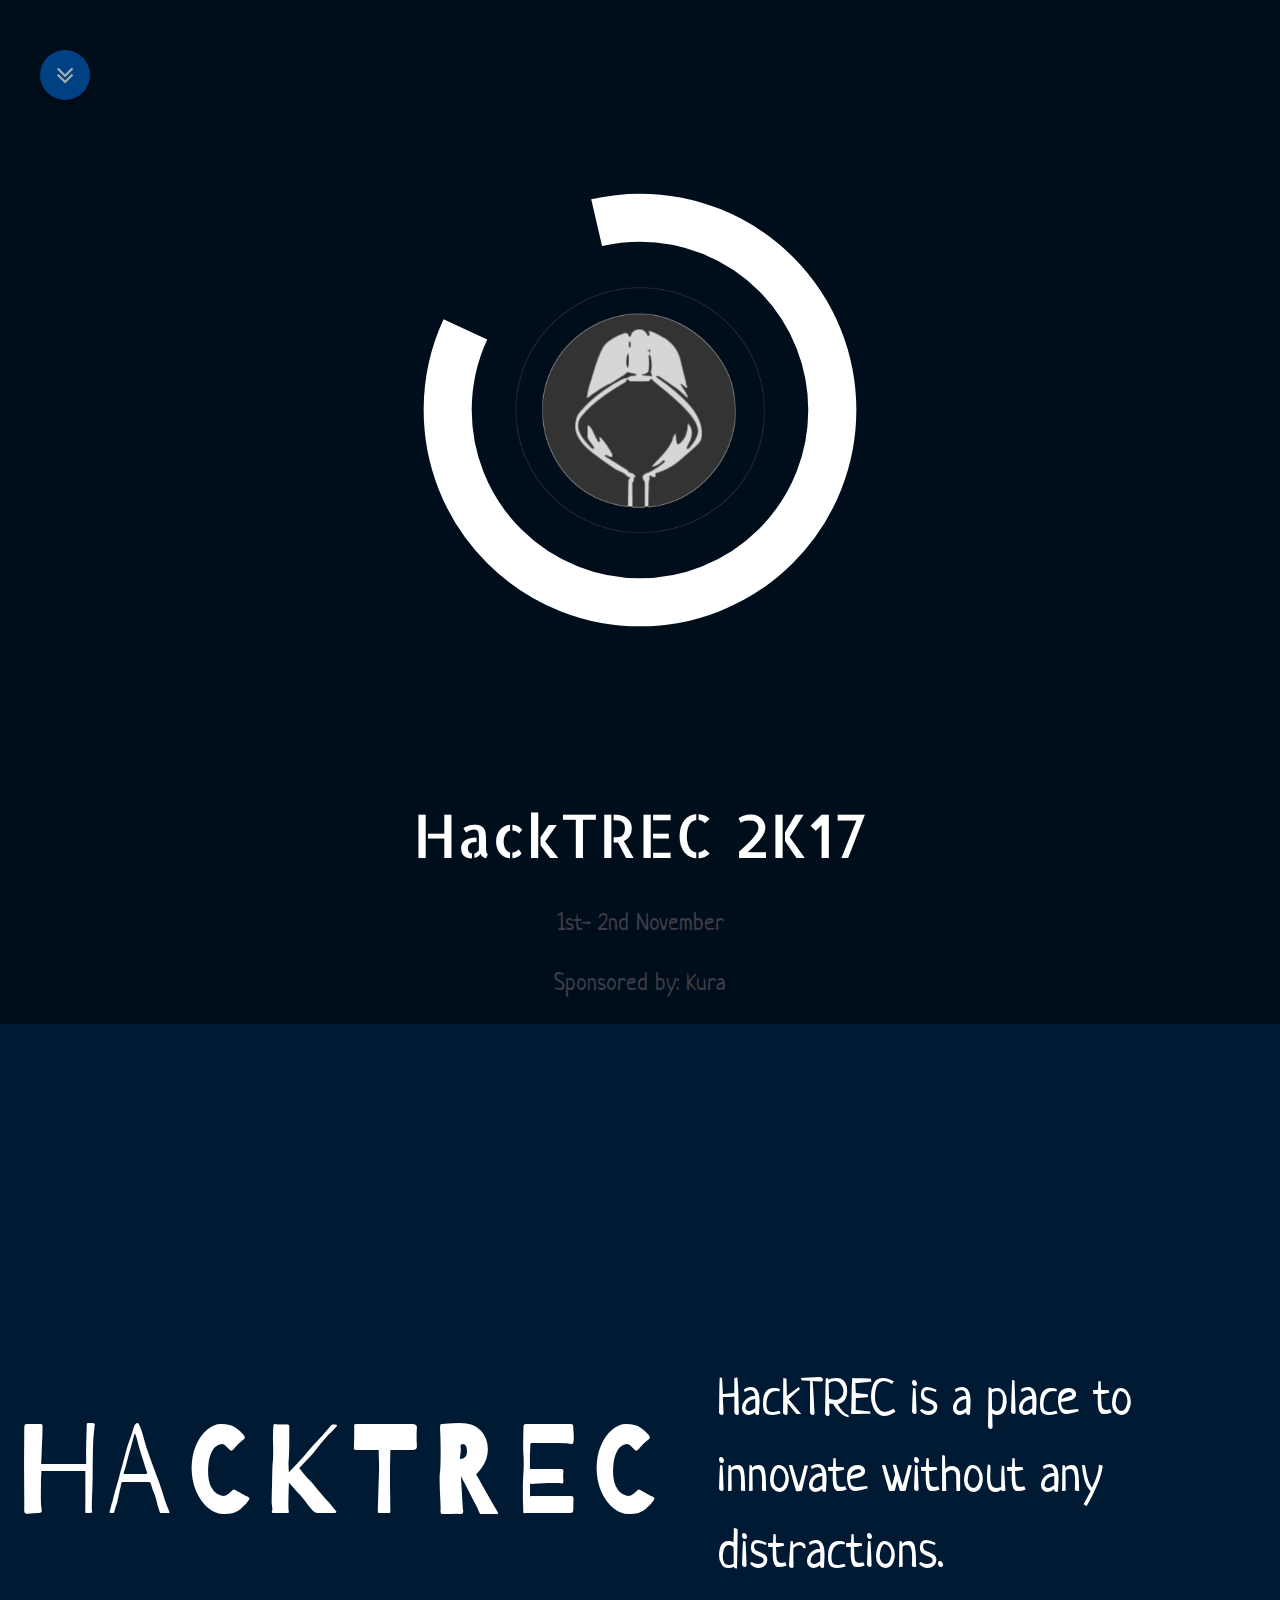
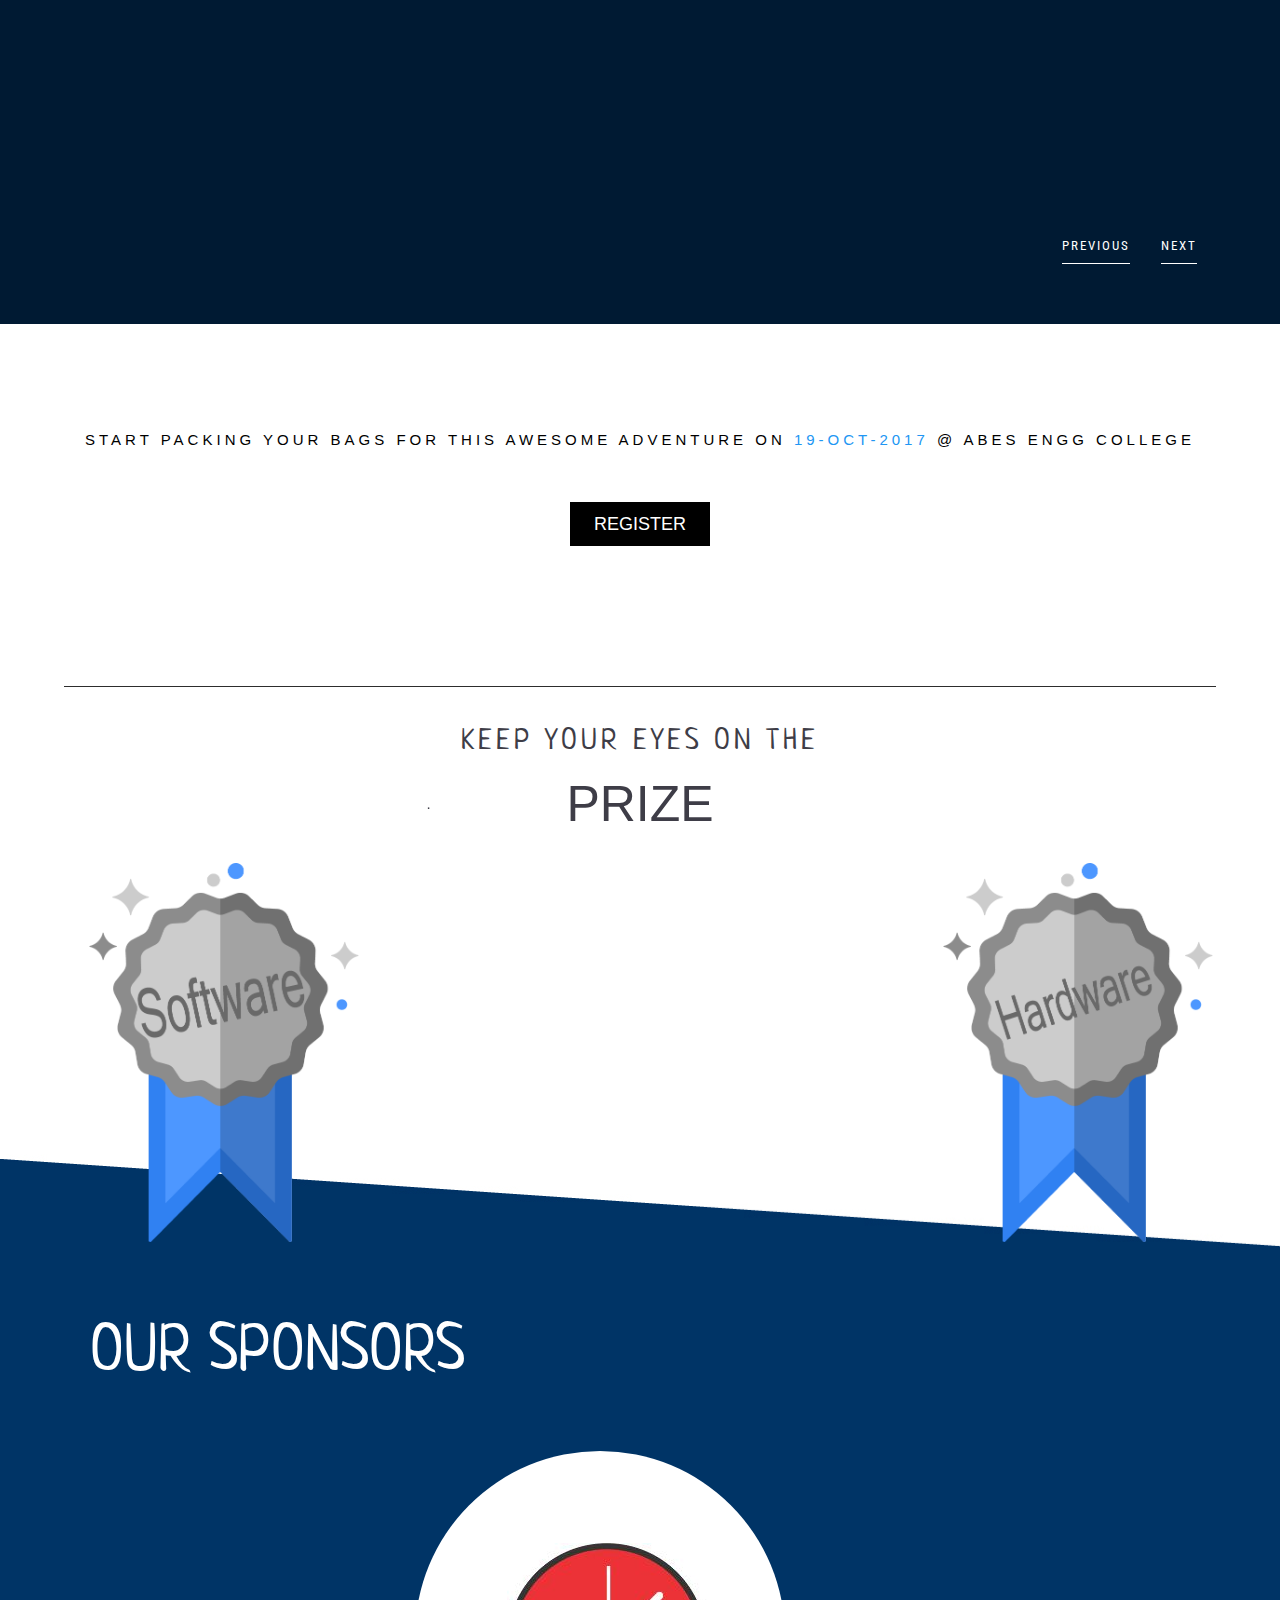
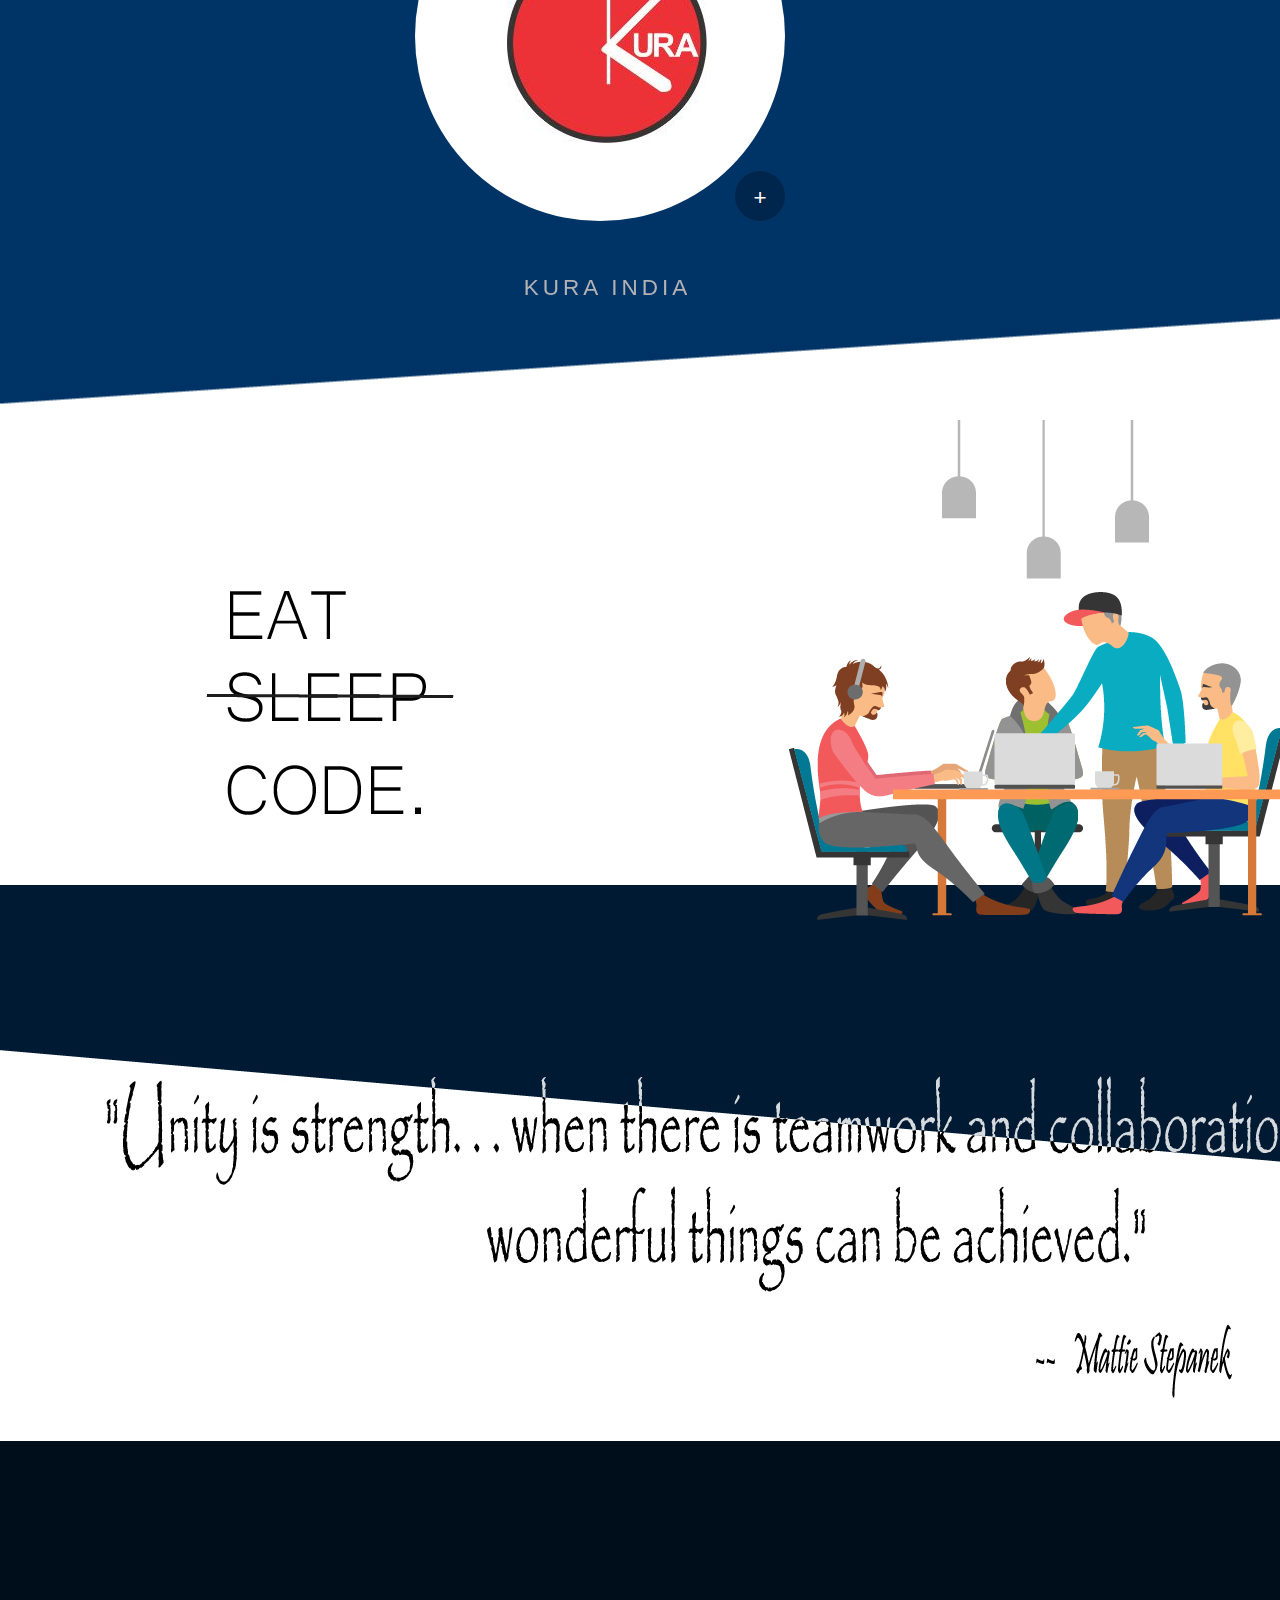
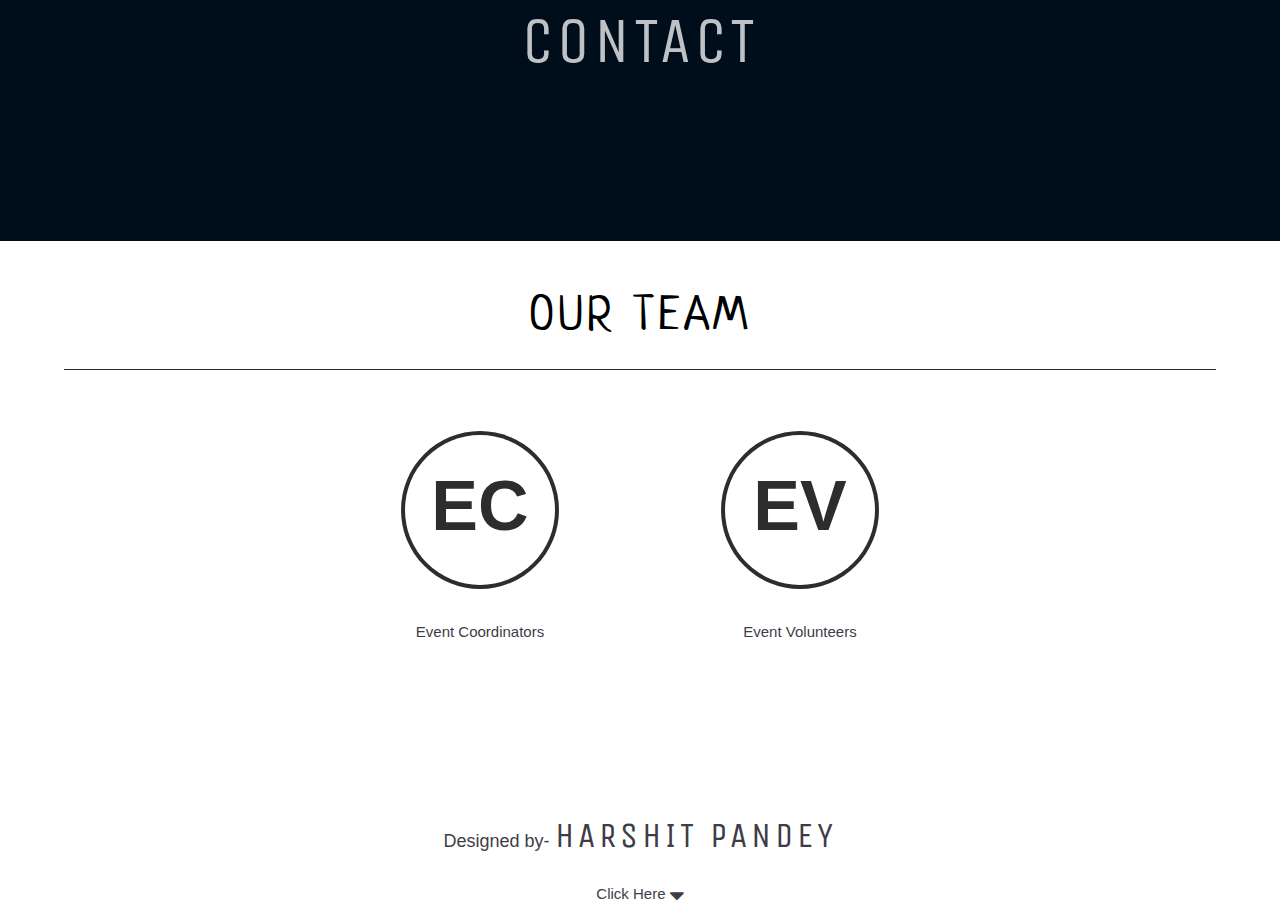
==== commit eaac58c4: "responsive web-design" ====
--- a/index.html
+++ b/index.html
@@ -521,7 +521,7 @@
           <hr style="margin-left: 5%;margin-right: 5%;">
 		  <p style="text-transform: uppercase;font-size: 30px;text-align:center;letter-spacing: 4px" class="neucha">Keep Your Eyes on the</p>
 		  <p style="text-transform: uppercase;font-size: 50px;text-align:center;margin-top: -2%;font-weight: 400;margin-bottom: -5% ;font-family: Avant Garde,Avantgarde,Century Gothic,CenturyGothic,AppleGothic,sans-serif;">Prize</p>
-			<div id="wrapper" class="wrapper sw-coll w3-hide-small" >
+			<div id="wrapper" class="wrapper sw-coll " >
 					<div class="front front-1">
 						<p class="p-1"><img style="cursor: pointer;" src="img/2nd-prize.png"/></p>
 					</div>
@@ -529,14 +529,7 @@
 						<p style="color: black">Prize for Software Winner</p>
 					</div>
 			</div>
-			<div id="wrapper" class="wrapper sw-coll w3-hide-large w3-hide-medium" style="margin-top: 40%;margin-bottom: -40%">
-					<div class="front front-1">
-						<p class="p-1"><img style="cursor: pointer;" src="img/2nd-prize.png"/></p>
-					</div>
-					<div class="text_onclick-1 text_onclick" >
-						<p style="color: black">Prize for Software Winner</p>
-					</div>
-			</div>
+			
 			<div id="wrapper-2" class="wrapper-2 sw-coll w3-hide-small">
 			   <p>.</p>
 				<!-- 	<div class="front-2">
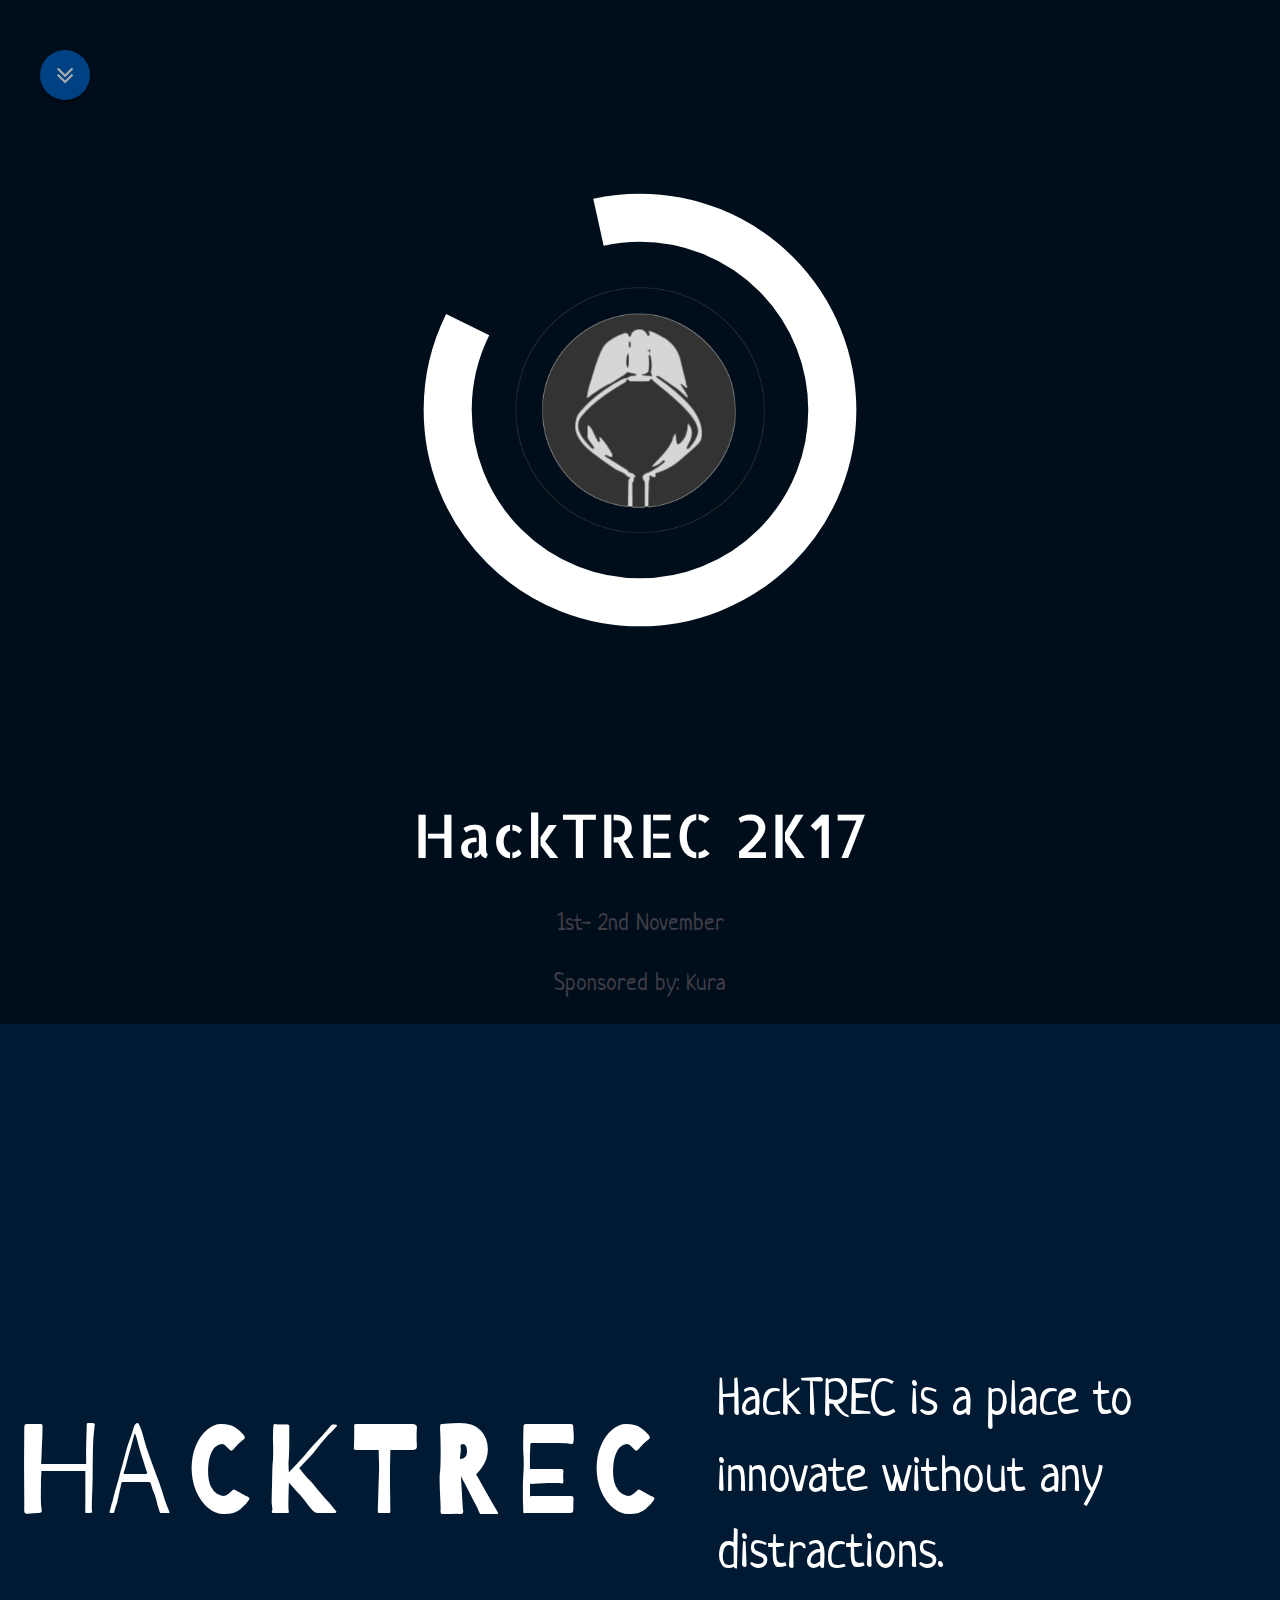
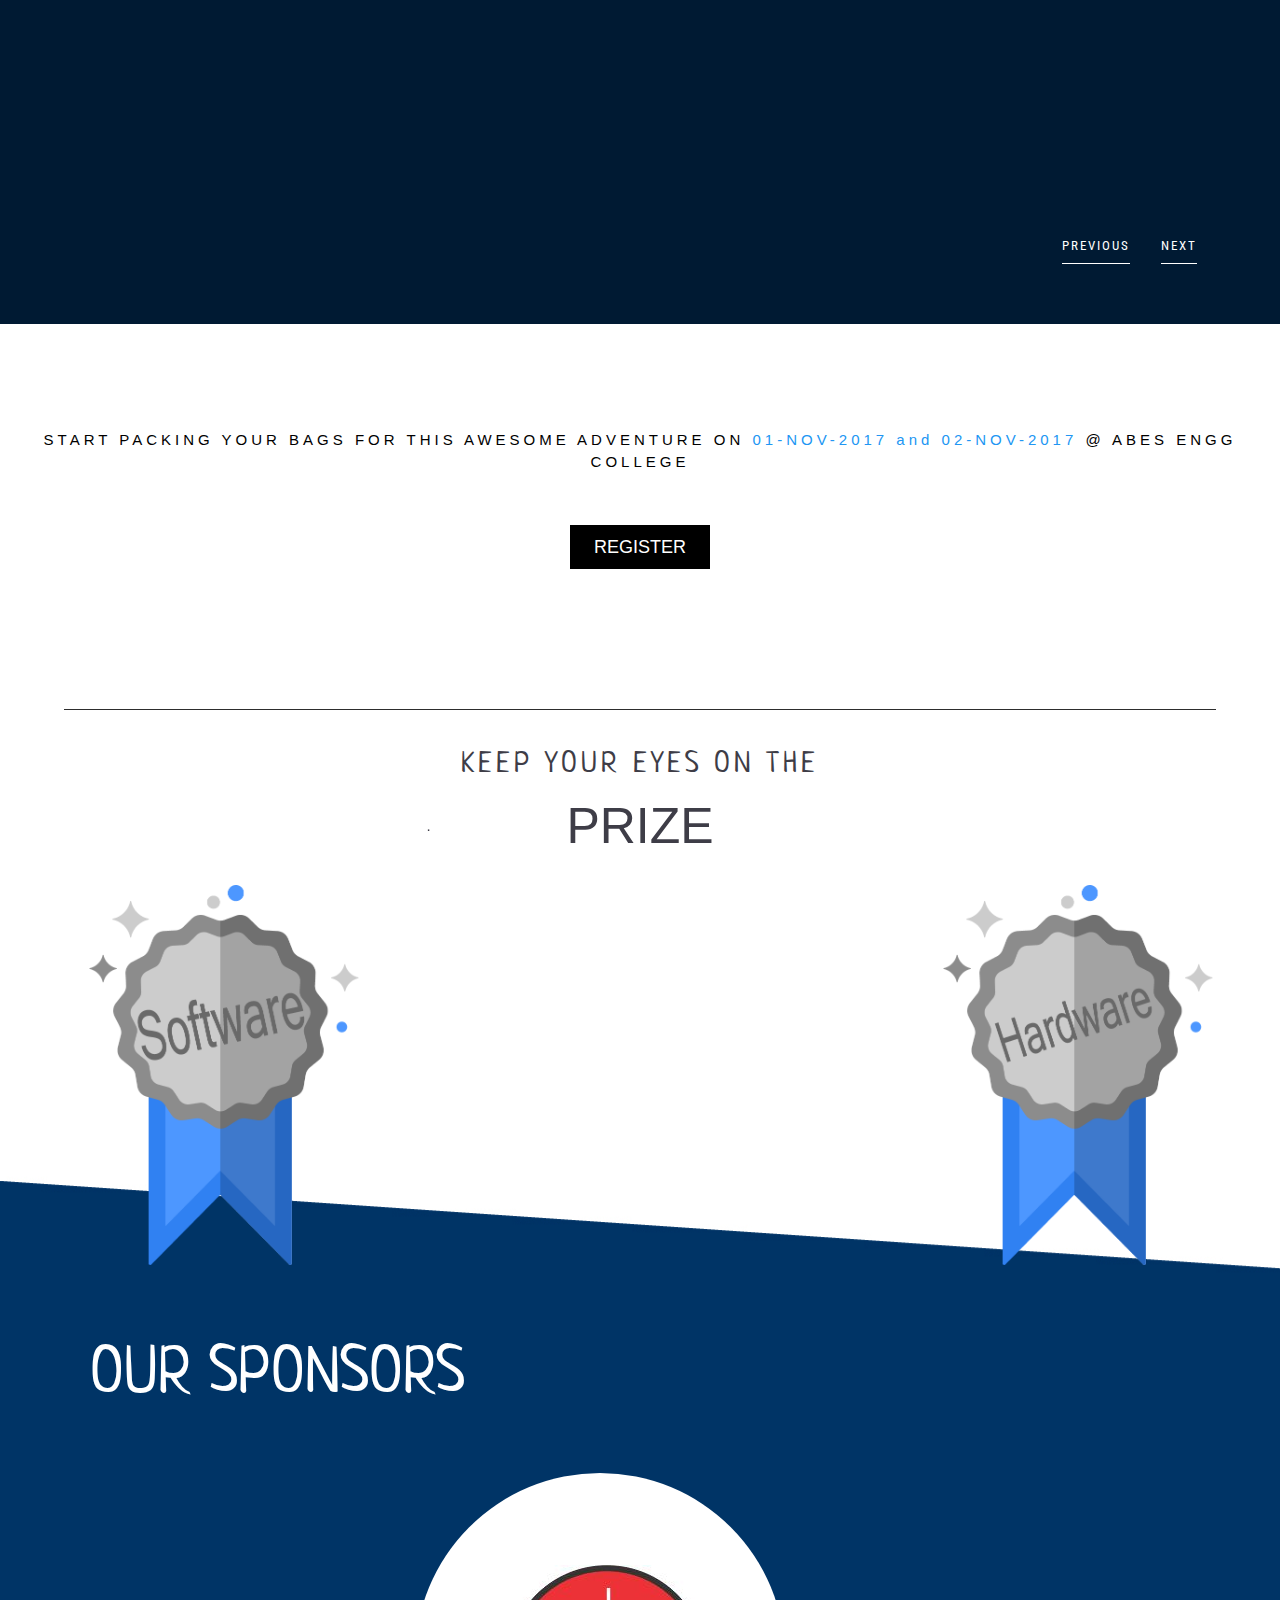
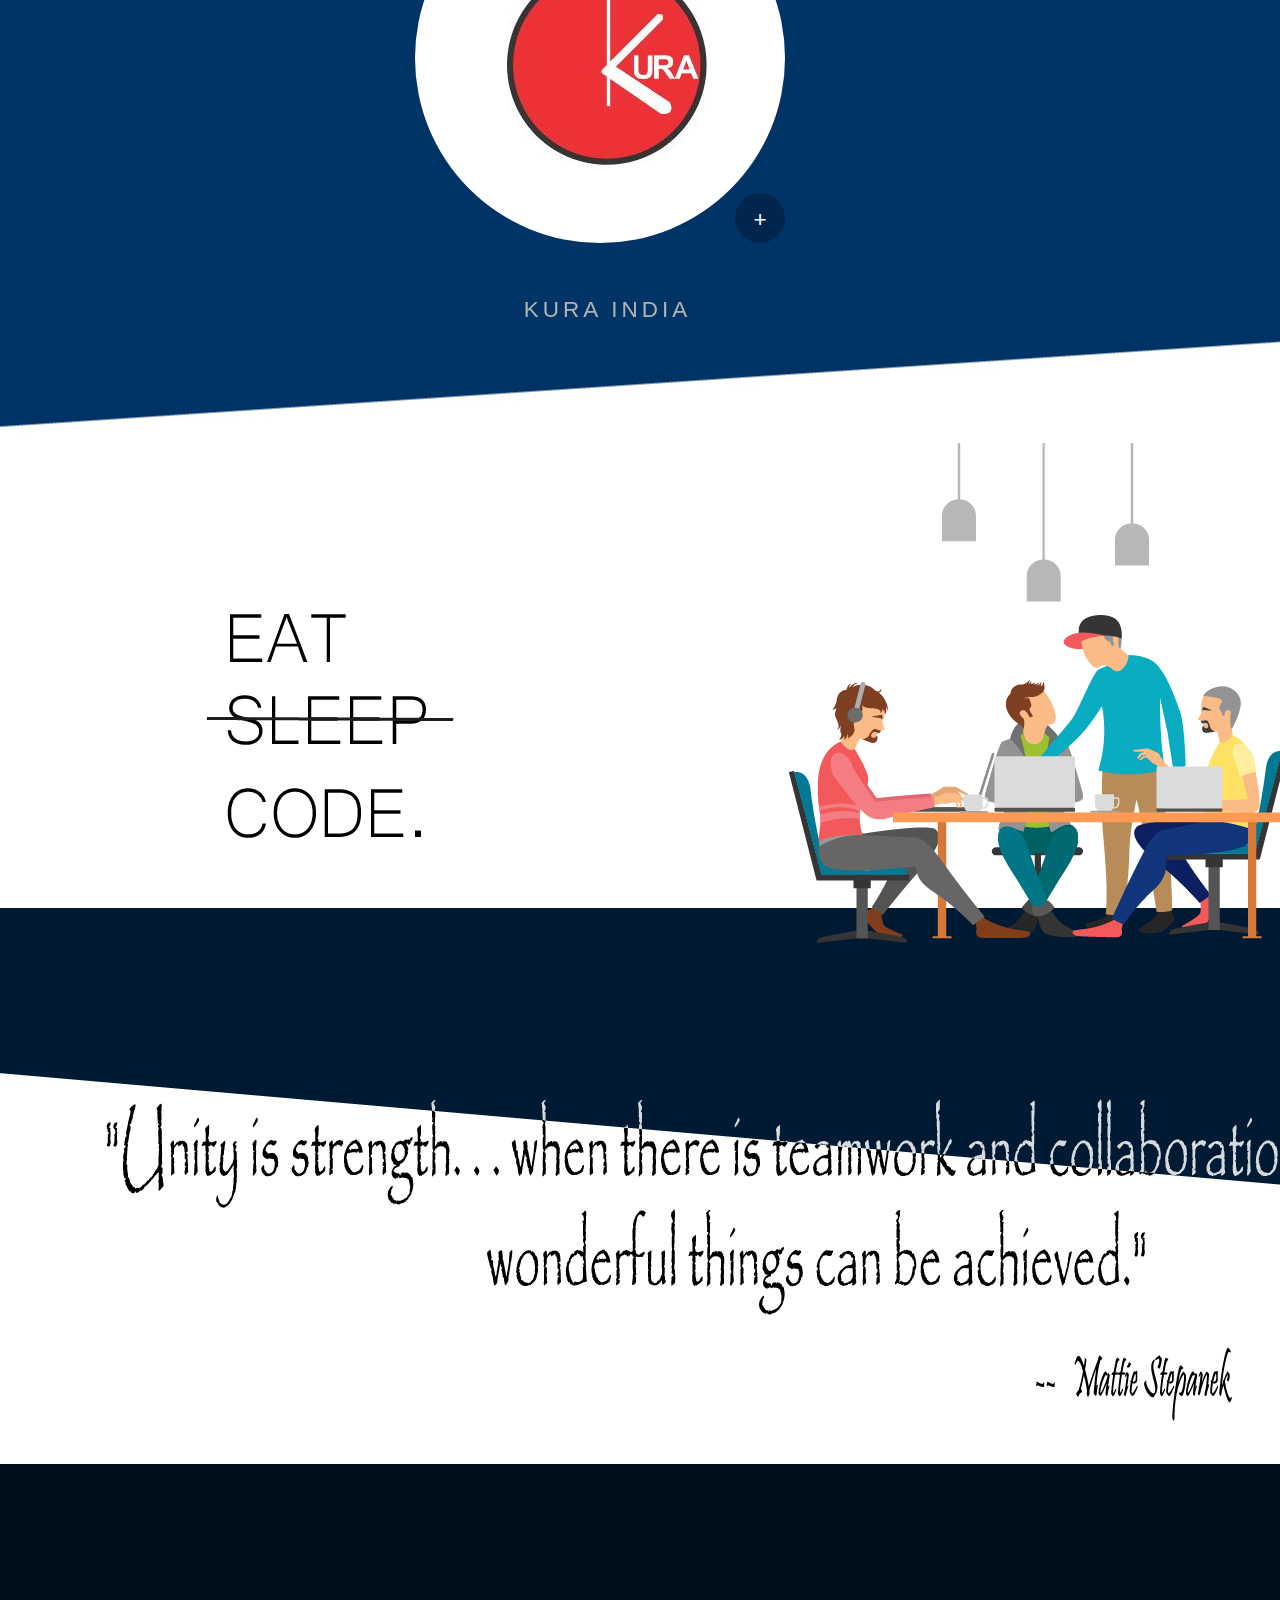
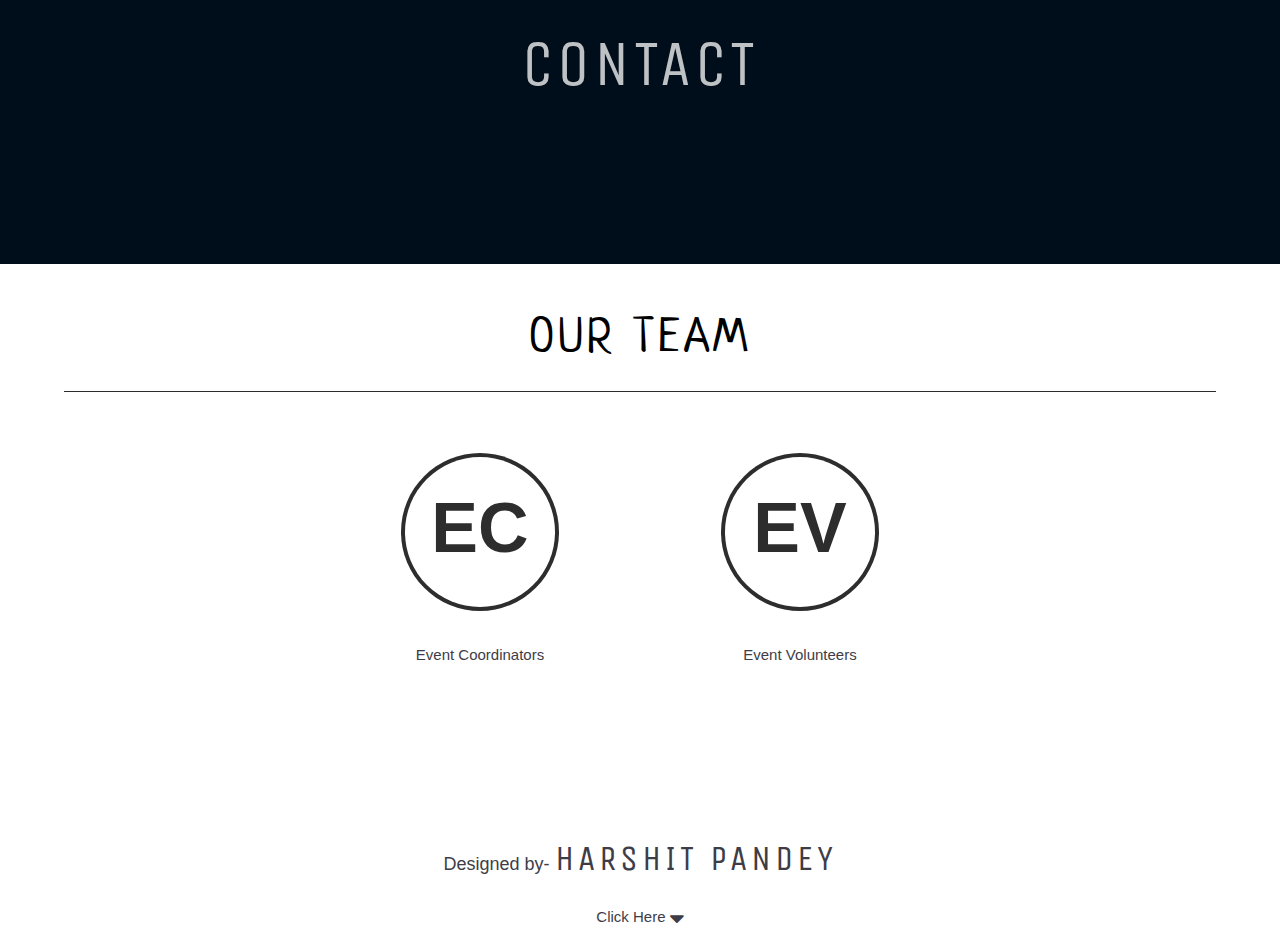
==== commit 8497787a: "edits" ====
--- a/index.html
+++ b/index.html
@@ -507,12 +507,12 @@
         <!-- get the app-->
         <div >
 		<div  class="w3-hide-large w3-hide-medium w3-center" style="margin-top: ; padding-top: 7%;padding-bottom: 27%;background-color: #fff ">
-		   <p class="w3-wide w3-text-black">START PACKING YOUR BAGS FOR THIS AWESOME ADVENTURE ON  <span class="w3-text-blue"> 19-OCT-2017 </span> @ ABES ENGG COLLEGE</p><br><br>
+		   <p class="w3-wide w3-text-black">START PACKING YOUR BAGS FOR THIS AWESOME ADVENTURE ON  <span class="w3-text-blue"> 01-NOV-2017 and 02-NOV-2017 </span> @ ABES ENGG COLLEGE</p><br><br>
 		   <a href="www.google.com" class="w3-large w3-black w3-hover-light-grey w3-white w3-text-light-grey w3-wide w3-padding-large" style="text-decoration: none;margin-top: 0px;"> REGISTER  </a>
 		</div>
 
 		<div  class="w3-hide-small w3-center" style=" padding-top: 7%;padding-bottom: 5%;background-color: #fff ">
-		   <p class="w3-wide w3-text-black">START PACKING YOUR BAGS FOR THIS AWESOME ADVENTURE ON  <span class="w3-text-blue"> 19-OCT-2017 </span> @ ABES ENGG COLLEGE</p><br><br>
+		   <p class="w3-wide w3-text-black">START PACKING YOUR BAGS FOR THIS AWESOME ADVENTURE ON  <span class="w3-text-blue"> 01-NOV-2017 and 02-NOV-2017 </span> @ ABES ENGG COLLEGE</p><br><br>
 		   <a href="www.google.com" class="w3-large w3-hover-grey w3-black w3-text-white w3-padding-large wow fadeInDown" data-wow-offset="300" style="text-decoration: none;margin-top: 0px;"> REGISTER  </a>
 		</div>
         </div>
@@ -622,8 +622,8 @@
 				      </header>
 				      <div class="w3-container">
 				        <p>Abhishek Vats: abhishek.15bcs1067@abes.ac.in</p>
-				        <p>Nanidni Tayal: nandini.15bcs1033@abes.ac.in(9411694314)</p>
-				        <p>Anuranjan Bose: anuranjan.15bcs1060@abes.ac.in</p>
+				        <p>Nandni Tayal: nandini.15bcs1033@abes.ac.in(9411694314)</p>
+				        <p>Anuranjan Bose: anuranjan.15bcs1060@abes.ac.in (8375075899)</p>
 				        <p>Harshit Pandey: harshitpandey678@gmail.com (9650959057)</p>
 				      </div>
 				    </div>
